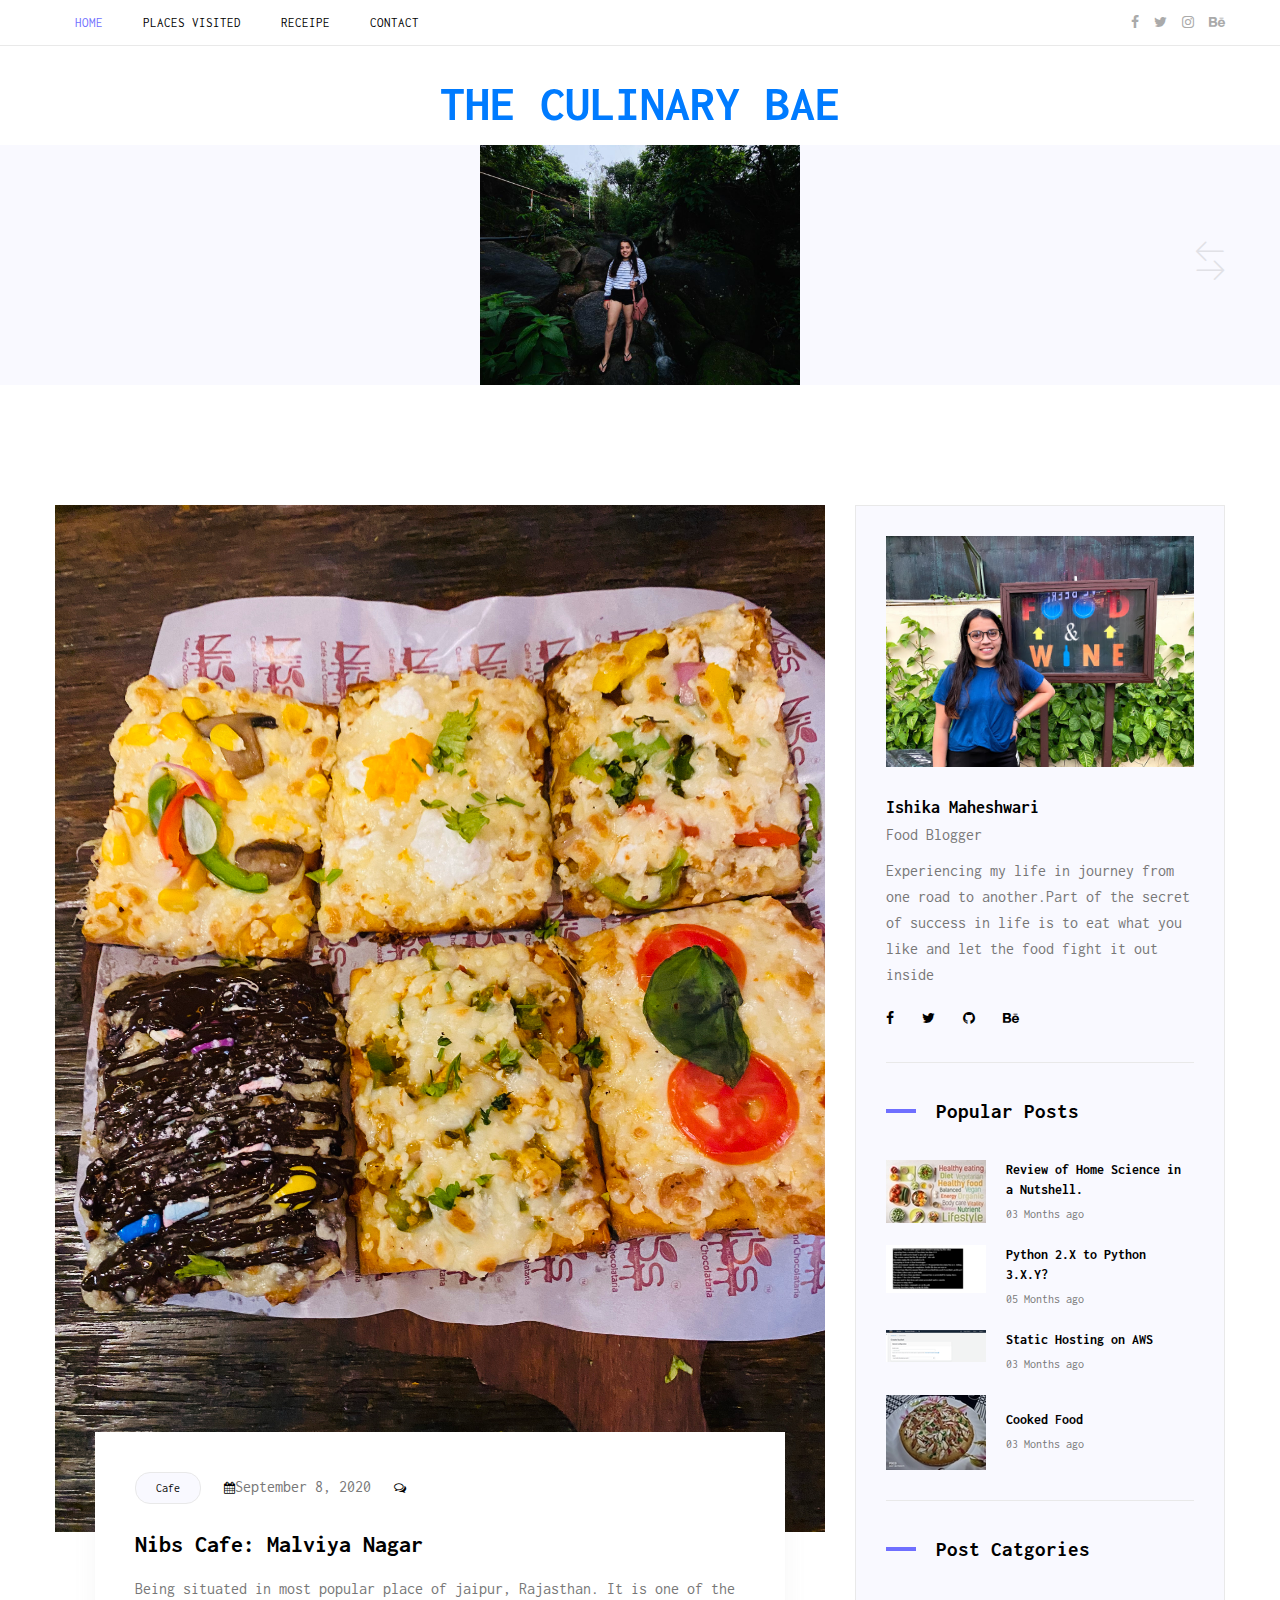
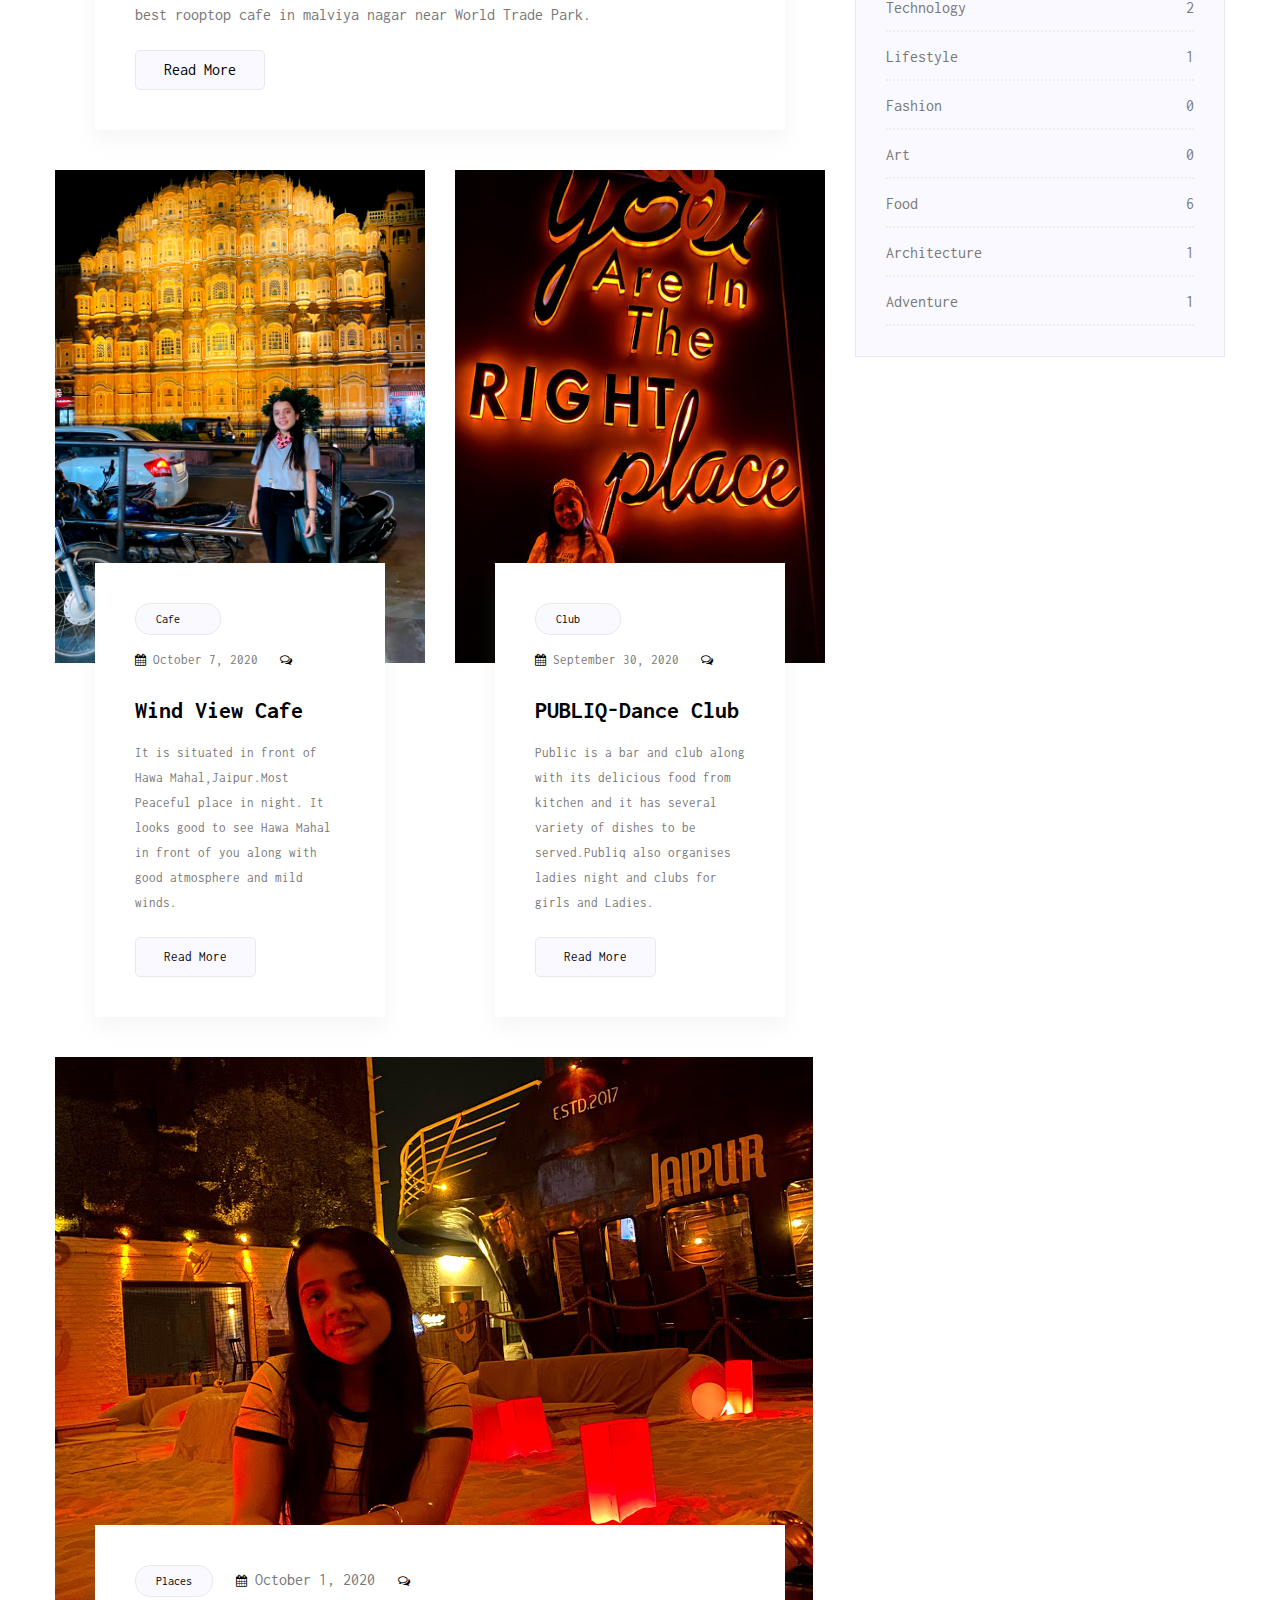
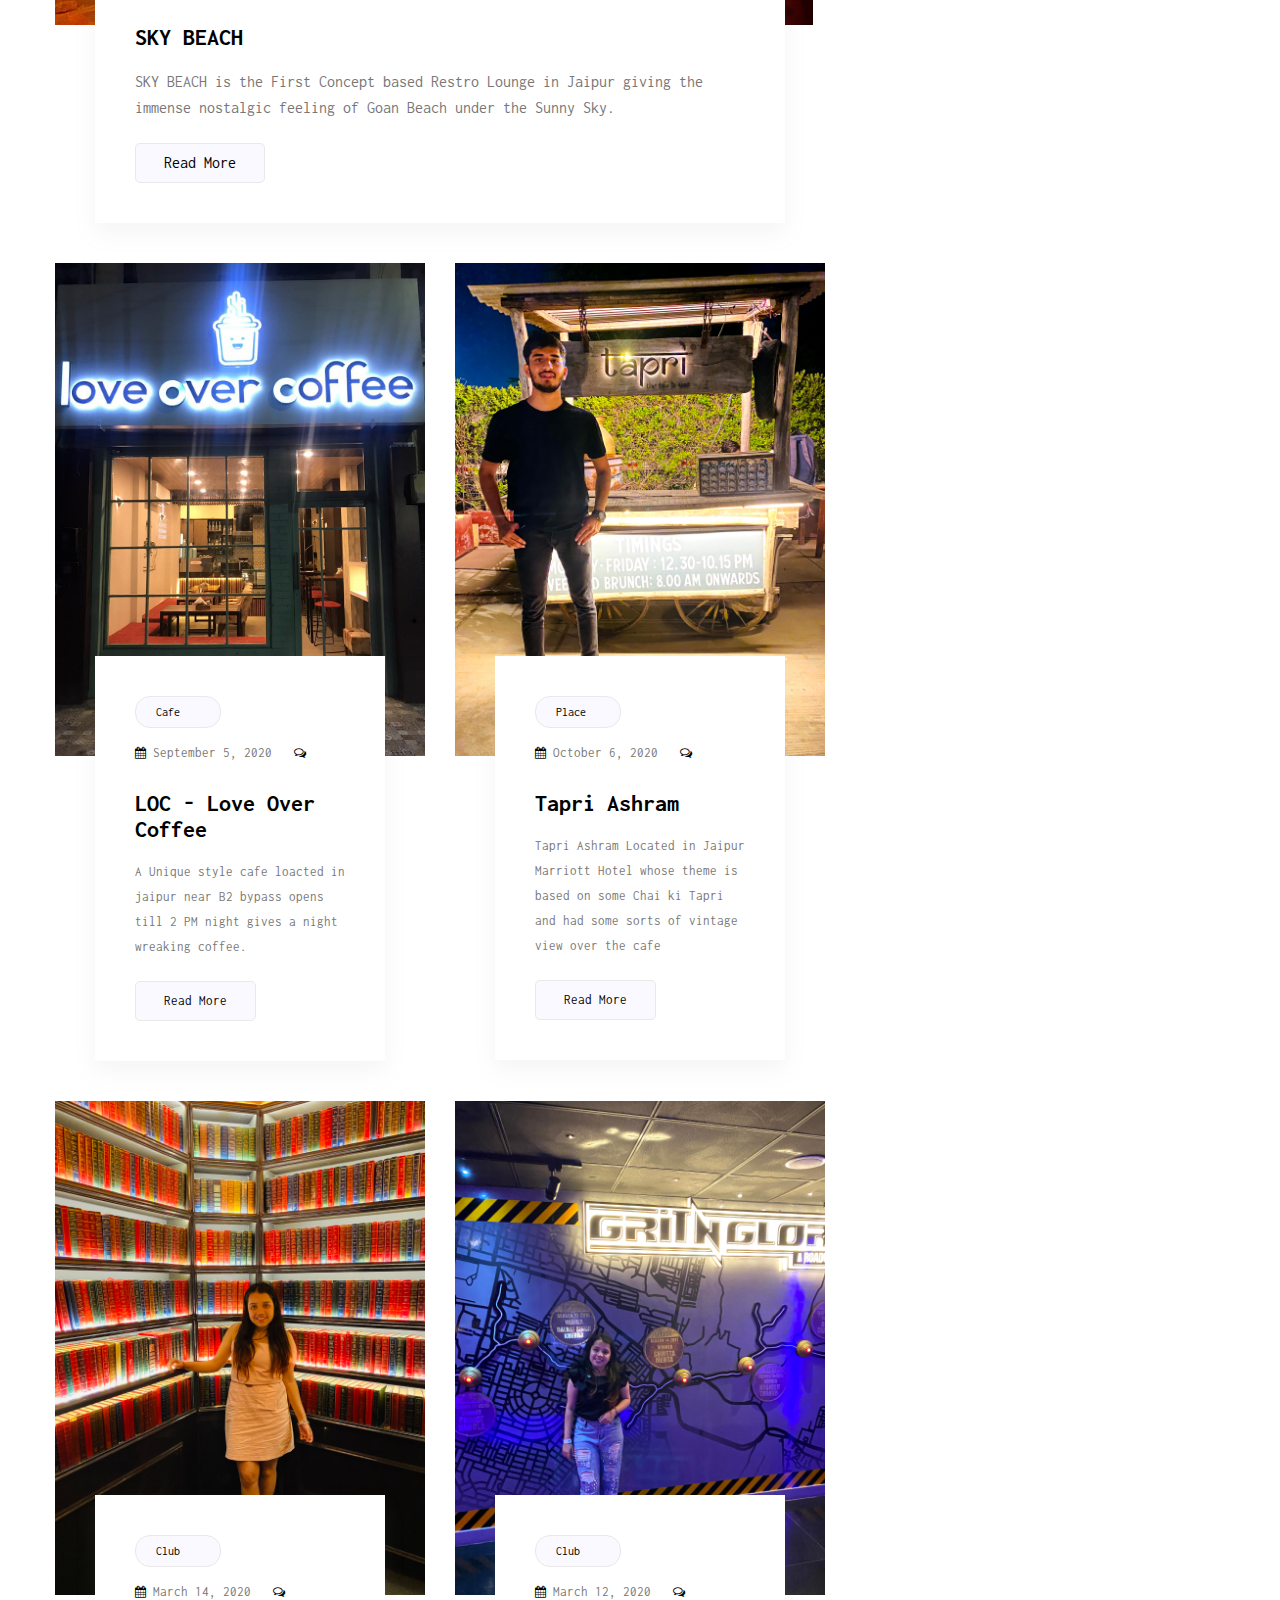
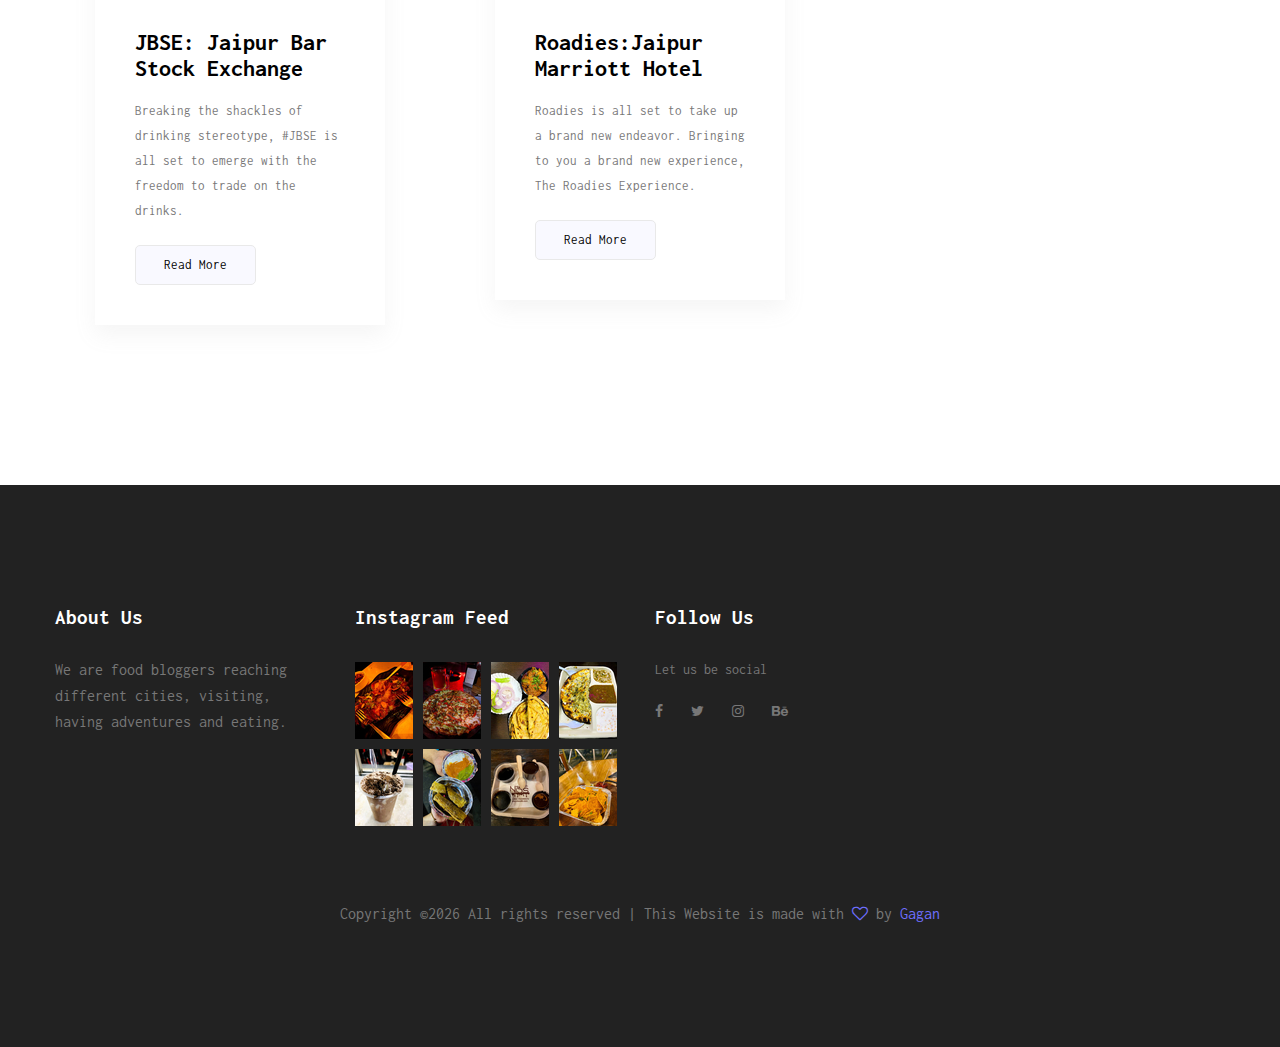
==== index.html @ 3cae285c "website added" ====
<!doctype html>
<html lang="en">
    <head>
        <!-- Required meta tags -->
        <meta charset="utf-8">
        <meta name="viewport" content="width=device-width, initial-scale=1, shrink-to-fit=no">
        <link rel="icon" href="img/favicon.ico" type="image/ico">
        <title>The Culinary Bae</title>
        <!-- Bootstrap CSS -->
        <link rel="stylesheet" href="css/bootstrap.css">
        <link rel="stylesheet" href="vendors/linericon/style.css">
        <link rel="stylesheet" href="css/font-awesome.min.css">
        <link rel="stylesheet" href="vendors/owl-carousel/owl.carousel.min.css">
        <link rel="stylesheet" href="vendors/lightbox/simpleLightbox.css">
        <link rel="stylesheet" href="vendors/nice-select/css/nice-select.css">
        <link rel="stylesheet" href="vendors/animate-css/animate.css">
        <link rel="stylesheet" href="vendors/jquery-ui/jquery-ui.css">
        <!-- main css -->
        <link rel="stylesheet" href="css/style.css">
        <link rel="stylesheet" href="css/responsive.css">
        <link rel="apple-touch-icon" sizes="57x57" href="/apple-icon-57x57.png">
<link rel="apple-touch-icon" sizes="60x60" href="/apple-icon-60x60.png">
<link rel="apple-touch-icon" sizes="72x72" href="/apple-icon-72x72.png">
<link rel="apple-touch-icon" sizes="76x76" href="/apple-icon-76x76.png">
<link rel="apple-touch-icon" sizes="114x114" href="/apple-icon-114x114.png">
<link rel="apple-touch-icon" sizes="120x120" href="/apple-icon-120x120.png">
<link rel="apple-touch-icon" sizes="144x144" href="/apple-icon-144x144.png">
<link rel="apple-touch-icon" sizes="152x152" href="/apple-icon-152x152.png">
<link rel="apple-touch-icon" sizes="180x180" href="/apple-icon-180x180.png">
<link rel="icon" type="image/png" sizes="192x192"  href="/android-icon-192x192.png">
<link rel="icon" type="image/png" sizes="32x32" href="/favicon-32x32.png">
<link rel="icon" type="image/png" sizes="96x96" href="/favicon-96x96.png">
<link rel="icon" type="image/png" sizes="16x16" href="/favicon-16x16.png">
<link rel="manifest" href="/manifest.json">
<meta name="msapplication-TileColor" content="#ffffff">
<meta name="msapplication-TileImage" content="/ms-icon-144x144.png">
<meta name="theme-color" content="#ffffff">
    </head>
    <body>
        
        <!--================Header Menu Area =================-->
        <header class="header_area">
			<div class="main_menu">
				<nav class="navbar navbar-expand-lg navbar-light">
					<div class="container box_1620">
						<!-- Brand and toggle get grouped for better mobile display -->
						<a class="navbar-brand logo_h" href="index.html"><img src="img/logo.png" alt=""></a>
						<button class="navbar-toggler" type="button" data-toggle="collapse" data-target="#navbarSupportedContent" aria-controls="navbarSupportedContent" aria-expanded="false" aria-label="Toggle navigation">
							<span class="icon-bar"></span>
							<span class="icon-bar"></span>
							<span class="icon-bar"></span>
						</button>
						<!-- Collect the nav links, forms, and other content for toggling -->
						<div class="collapse navbar-collapse offset" id="navbarSupportedContent">
							<ul class="nav navbar-nav menu_nav">
								<li class="nav-item active"><a class="nav-link" href="index.html">Home</a></li> 
								<li class="nav-item"><a class="nav-link" href="category.html">Places Visited</a></li>
								<li class="nav-item"><a class="nav-link" href="Receipe.html">Receipe</a></li>
							<!-- 	<li class="nav-item submenu dropdown">
									<a href="#" class="nav-link dropdown-toggle" data-toggle="dropdown" role="button" aria-haspopup="true" aria-expanded="false">Pages</a>
									<ul class="dropdown-menu">
										<li class="nav-item"><a class="nav-link" href="single-blog.html">Single Blog</a></li>
									
									</ul>
								</li>  -->
								<li class="nav-item"><a class="nav-link" href="contact.html">Contact</a></li>
							</ul>
							<ul class="nav navbar-nav navbar-right header_social ml-auto">
								<li class="nav-item"><a href="https://www.facebook.com/The-Culinary-Bae-111430020740034"><i class="fa fa-facebook"></i></a></li>
								<li class="nav-item"><a href="#"><i class="fa fa-twitter"></i></a></li>
								<li class="nav-item"><a href="https://www.instagram.com/theculinarybae/"><i class="fa fa-instagram"></i></a></li>
								<li class="nav-item"><a href="https://www.behance.net/theculinarybae"><i class="fa fa-behance"></i></a></li>
							</ul>
						</div> 
					</div>
				</nav>
			</div>
			<div class="logo_part">
				<div class="container">
					<a class="logo" href="https://www.instagram.com/theculinarybae/"><h1>THE CULINARY BAE</h1></a> 
				</div>
			</div>
        </header>
        <!--================Header Menu Area =================-->
        
        <!--================Home Banner Area =================-->
        <section class="home_banner_area">
        	<div class="container">
				<div class="row">
					<div class="col-lg-5"></div>
					<div class="col-lg-7">
						<div class="blog_text_slider owl-carousel">
							<!-- <div class="item">
								<div class="blog_text">
									<div class="cat">
										<a class="cat_btn" href="#">Places</a>
										<a href="#"><i class="fa fa-calendar" aria-hidden="true"></i> September 2, 2020</a>
										<a href="#"><i class="fa fa-comments-o" aria-hidden="true"></i> </a>
									</div>
									<a href="#"><h4>Rocks: Perfect Weather + Perfect Destination</h4></a>
									<p>Mountains</p>
									<a class="blog_btn" href="https://en.wikipedia.org/wiki/Mount_Abu">Read More</a> 
								</div>
							</div>
							<div class="item">
								<div class="blog_text">
									<div class="cat">
										<a class="cat_btn" href="#">Cafe</a>
										<a href="#"><i class="fa fa-calendar" aria-hidden="true"></i> September  9, 2020</a>
										<a href="#"><i class="fa fa-comments-o" aria-hidden="true"></i> </a>
									</div>
									<a href="#"><h4>Nibs Cafe: Malviya Nagar</h4></a>
									<p>Being situated in most popular place of jaipur, Rajasthan. It is one of the best rooptop cafe in malviya nagar near World Trade Park.</p>
									<a class="blog_btn" href="https://www.instagram.com/nibscafemalviyanagar/?hl=en">Read More</a>
								</div>
							</div>
							<div class="item">
								<div class="blog_text">
									<div class="cat">
										<a class="cat_btn" href="#">Cafe</a>
										<a href="#"><i class="fa fa-calendar" aria-hidden="true"></i> October 7, 2020</a>
										<a href="#"><i class="fa fa-comments-o" aria-hidden="true"></i></a>
									</div>
									<a href="#"><h4>Wind View Cafe</h4></a>
									<p>It is situated in front of Hawa Mahal,Jaipur.Most Peaceful place in night. It looks good to see Hawa Mahal in front of you along with good atmosphere and mild winds.</p>
									<a class="blog_btn" href="https://en.wikipedia.org/wiki/Hawa_Mahal">Read More</a>
								</div>
							</div> -->
						</div> 
					</div>
				</div>
        	</div>
        </section>
        <!--================End Home Banner Area =================-->
        
        <!--================Blog Area =================-->
        <section class="blog_area p_120">
            <div class="container">
                <div class="row">
                    <div class="col-lg-8">
                        <div class="blog_left_sidebar">
                            <article class="blog_style1">
                            	<div class="blog_img">
                            		<img class="img-fluid" src="img/home-blog/blog-1.jpg" alt="">
                            	</div>
                            	<div class="blog_text">
									<div class="blog_text_inner">
										<div class="cat">
											<a class="cat_btn" href="#">Cafe</a>
											<a href="#"><i class="fa fa-calendar" aria-hidden="true"></i>September 8, 2020</a>
											<a href="#"><i class="fa fa-comments-o" aria-hidden="true"></i> </a>
										</div>
										<a href="#"><h4>Nibs Cafe: Malviya Nagar</h4></a>
										<p>Being situated in most popular place of jaipur, Rajasthan. It is one of the best rooptop cafe in malviya nagar near World Trade Park.</p>
										<a class="blog_btn" href="#">Read More</a>
									</div>
								</div>
                            </article>
                            <div class="row">
                            	<div class="col-md-6">
                            		<article class="blog_style1 small">
										<div class="blog_img">
											<img class="img-fluid" src="img/home-blog/blog-small-1.jpg" alt="">
										</div>
										<div class="blog_text">
											<div class="blog_text_inner">
												<div class="cat">
													<a class="cat_btn" href="#">Cafe</a>
													<a href="#"><i class="fa fa-calendar" aria-hidden="true"></i> October 7, 2020</a>
													<a href="#"><i class="fa fa-comments-o" aria-hidden="true"></i></a>
												</div>
												<a href="single-blog.html"><h4>Wind View Cafe</h4></a>
												<p>It is situated in front of Hawa Mahal,Jaipur.Most Peaceful place in night. It looks good to see Hawa Mahal in front of you along with good atmosphere and mild winds.</p>
												<a class="blog_btn" href="https://www.zomato.com/jaipur/wind-view-cafe-pink-city">Read More</a>
											</div>
										</div>
									</article>
                            	</div>
                            	<div class="col-md-6">
                            		<article class="blog_style1 small">
										<div class="blog_img">
											<img class="img-fluid" src="img/home-blog/blog-small-2.jpg" alt="">
										</div>
										<div class="blog_text">
											<div class="blog_text_inner">
												<div class="cat">
													<a class="cat_btn" href="#">Club</a>
													<a href="#"><i class="fa fa-calendar" aria-hidden="true"></i> September 30, 2020</a>
													<a href="#"><i class="fa fa-comments-o" aria-hidden="true"></i></a>
												</div>
												<a href="single-blog.html"><h4>PUBLIQ-Dance Club</h4></a><p>Public is a bar and club along with its delicious food from kitchen and it has several variety of dishes to be served.Publiq also organises ladies night and clubs for girls and Ladies.</p>
												<a class="blog_btn" href="https://www.facebook.com/publiqclub/">Read More</a>	
											</div>
										</div>
									</article>
                            	</div>
                            </div>
                            <article class="blog_style1">
                            	<div class="blog_img">
                            		<img class="img-fluid" src="img/home-blog/blog-2.jpg" alt="">
                            	</div>
                            	<div class="blog_text">
									<div class="blog_text_inner">
										<div class="cat">
											<a class="cat_btn" href="#">Places</a>
											<a href="#"><i class="fa fa-calendar" aria-hidden="true"></i> October 1, 2020</a>
											<a href="#"><i class="fa fa-comments-o" aria-hidden="true"></i> </a>
										</div>
										<a href="single-blog.html"><h4>SKY BEACH</h4></a>
										<p>SKY BEACH is the First Concept based Restro Lounge in Jaipur giving the immense nostalgic feeling of Goan Beach under the Sunny Sky.</p>
										<a class="blog_btn" href="https://www.facebook.com/skybeachjaipur/">Read More</a>
									</div>
								</div>
                            </article>
                            <div class="row">
                            	<div class="col-md-6">
                            		<article class="blog_style1 small">
										<div class="blog_img">
											<img class="img-fluid" src="img/home-blog/blog-small-3.jpg" alt="">
										</div>
										<div class="blog_text">
											<div class="blog_text_inner">
												<div class="cat">
													<a class="cat_btn" href="#">Cafe</a>
													<a href="#"><i class="fa fa-calendar" aria-hidden="true"></i> September 5, 2020</a>
													<a href="#"><i class="fa fa-comments-o" aria-hidden="true"></i> </a>
												</div>
												<a href="single-blog.html"><h4>LOC - Love Over Coffee</h4></a>
												<p>A Unique style cafe loacted in jaipur near B2 bypass opens till 2 PM night gives a night wreaking coffee.</p>
												<a class="blog_btn" href="https://www.swiggy.com/restaurants/love-over-coffee-tonk-road-malviya-nagar-jaipur-68918">Read More</a>
											</div>
										</div>
									</article>
                            	</div>
                            	<div class="col-md-6">
                            		<article class="blog_style1 small">
										<div class="blog_img">
											<img class="img-fluid" src="img/home-blog/blog-small-4.jpg" alt="">
										</div>
										<div class="blog_text">
											<div class="blog_text_inner">
												<div class="cat">
													<a class="cat_btn" href="#">Place</a>
													<a href="#"><i class="fa fa-calendar" aria-hidden="true"></i> October 6, 2020</a>
													<a href="#"><i class="fa fa-comments-o" aria-hidden="true"></i> </a>
												</div>
												<a href="single-blog.html"><h4>Tapri Ashram</h4></a>
												<p>Tapri Ashram Located in Jaipur Marriott Hotel whose theme is based on some Chai ki Tapri and had some sorts of vintage view over the cafe</p>
												<a class="blog_btn" href="https://www.zomato.com/jaipur/tapri-ashram-durgapura">Read More</a>
											</div>
										</div>
									</article>
                            	</div>
                            </div>
                            <div class="row">
                            	<div class="col-md-6">
                            		<article class="blog_style1 small">
										<div class="blog_img">
											<img class="img-fluid" src="img/home-blog/blog-small-5.jpg" alt="">
										</div>
										<div class="blog_text">
											<div class="blog_text_inner">
												<div class="cat">
													<a class="cat_btn" href="#">Club</a>
													<a href="#"><i class="fa fa-calendar" aria-hidden="true"></i> March 14, 2020</a>
													<a href="#"><i class="fa fa-comments-o" aria-hidden="true"></i> </a>
												</div>
												<a href="single-blog.html"><h4>JBSE: Jaipur Bar Stock Exchange</h4></a>
												<p>Breaking the shackles of drinking stereotype, #JBSE is all set to emerge with the freedom to trade on the drinks.</p>
												<a class="blog_btn" href="https://www.facebook.com/JaipurBSE/">Read More</a>
											</div>
										</div>
									</article>
                            	</div>
                            	<div class="col-md-6">
                            		<article class="blog_style1 small">
										<div class="blog_img">
											<img class="img-fluid" src="img/home-blog/blog-small-6.jpg" alt="">
										</div>
										<div class="blog_text">
											<div class="blog_text_inner">
												<div class="cat">
													<a class="cat_btn" href="#">Club</a>
													<a href="#"><i class="fa fa-calendar" aria-hidden="true"></i> March 12, 2020</a>
													<a href="#"><i class="fa fa-comments-o" aria-hidden="true"></i> </a>
												</div>
												<a href="single-blog.html"><h4>Roadies:Jaipur Marriott Hotel</h4></a>
												<p>Roadies is all set to take up a brand new endeavor. Bringing to you a brand new experience, The Roadies Experience.</p>
												<a class="blog_btn" href="https://www.facebook.com/ClubRoadiesJaipur/">Read More</a>
											</div>
										</div>
									</article>
                            	</div>
                            </div>
                           <!--  <nav class="blog-pagination justify-content-center d-flex">
		                        <ul class="pagination">
		                            <li class="page-item">
		                                <a href="#" class="page-link" aria-label="Previous">
		                                    <span aria-hidden="true">
		                                        <span class="lnr lnr-chevron-left"></span>
		                                    </span>
		                                </a>
		                            </li>
		                            <li class="page-item"><a href="#" class="page-link">01</a></li>
		                            <li class="page-item active"><a href="#" class="page-link">02</a></li>
		                            <li class="page-item"><a href="#" class="page-link">03</a></li>
		                            <li class="page-item"><a href="#" class="page-link">04</a></li>
		                            <li class="page-item"><a href="#" class="page-link">09</a></li>
		                            <li class="page-item">
		                                <a href="#" class="page-link" aria-label="Next">
		                                    <span aria-hidden="true">
		                                        <span class="lnr lnr-chevron-right"></span>
		                                    </span>
		                                </a>
		                            </li>
		                        </ul>
		                    </nav> -->
                        </div>
                    </div>
                    <div class="col-lg-4">
                        <div class="blog_right_sidebar">
                            <!-- <aside class="single_sidebar_widget search_widget">
                                <div class="input-group">
                                    <input type="text" class="form-control" placeholder="Search Posts">
                                    <span class="input-group-btn">
                                        <button class="btn btn-default" type="button"><i class="lnr lnr-magnifier"></i></button>
                                    </span>
                                </div>
                                <div class="br"></div>
                            </aside> -->
                            <aside class="single_sidebar_widget author_widget">
                                <img class="author_img img-fluid" src="img/blog/author.jpg" alt="">
                                <h4>Ishika Maheshwari</h4>
                                <p>Food Blogger</p>
                                <p>Experiencing my life in journey from one road to another.Part of the secret of success in life is to eat what you like and let the food fight it out inside</p>
                                <div class="social_icon">
                                    <a href="https://www.facebook.com/ishika.maheshwari.77770"><i class="fa fa-facebook"></i></a>
                                    <a href="https://twitter.com/IshikaMaheshwa7"><i class="fa fa-twitter"></i></a>
                                    <a href="https://github.com/gaganbaheti2000"><i class="fa fa-github"></i></a>
                                    <a href=""><i class="fa fa-behance"></i></a>
                                </div>
                                <div class="br"></div>
                            </aside>
                            <aside class="single_sidebar_widget popular_post_widget">
                                <h3 class="widget_title">Popular Posts</h3>
                                <div class="media post_item">
                                    <img src="img/blog/popular-post/post1.jpg" alt="post">
                                    <div class="media-body">
                                        <a href="https://link.medium.com/LdnjlBvpwab"><h3>Review of Home Science in a Nutshell.</h3></a>
                                        <p>03 Months ago</p>
                                    </div>
                                </div>
                                <div class="media post_item">
                                    <img src="img/blog/popular-post/post2.jpg" alt="post">
                                    <div class="media-body">
                                        <a href="https://link.medium.com/r7Vv7vYpwab"><h3>Python 2.X to Python 3.X.Y?</h3></a>
                                        <p>05 Months ago</p>
                                    </div>
                                </div>
                                <div class="media post_item">
                                    <img src="img/blog/popular-post/post3.jpg" alt="post">
                                    <div class="media-body">
                                        <a href="https://link.medium.com/alN6cVsqwab"><h3>Static Hosting on AWS</h3></a>
                                        <p>03 Months ago</p>
                                    </div>
                                </div>
                                <div class="media post_item">
                                    <img src="img/blog/popular-post/post4.jpg" alt="post">
                                    <div class="media-body">
                                        <a href="https://qr.ae/pNMAi0"><h3>Cooked Food</h3></a>
                                        <p>03 Months ago</p>
                                    </div>
                                </div>
                                <div class="br"></div>
                            </aside>
                            <!-- <aside class="single-sidebar-widget newsletter_widget">
                                <h4 class="widget_title">Newsletter</h4>
                                <div class="form-group d-flex flex-row">
                                    <div class="input-group">
                                        <input type="text" class="form-control" id="inlineFormInputGroup" placeholder="Enter email" onfocus="this.placeholder = ''" onblur="this.placeholder = 'Enter email'">
                                    </div>
                                    <a href="#" class="bbtns"><i class="lnr lnr-arrow-right"></i></a>
                                </div>	
                                <div class="br"></div>							
                            </aside> -->
                            <aside class="single_sidebar_widget post_category_widget">
                                <h4 class="widget_title">Post Catgories</h4>
                                <ul class="list cat-list">
                                    <li>
                                        <a href="category.html" class="d-flex justify-content-between">
                                            <p>Technology</p>
                                            <p>2</p>
                                        </a>
                                    </li>
                                    <li>
                                        <a href="category.html" class="d-flex justify-content-between">
                                            <p>Lifestyle</p>
                                            <p>1</p>
                                        </a>
                                    </li>
                                    <li>
                                        <a href="category.html" class="d-flex justify-content-between">
                                            <p>Fashion</p>
                                            <p>0</p>
                                        </a>
                                    </li>
                                    <li>
                                        <a href="category.html" class="d-flex justify-content-between">
                                            <p>Art</p>
                                            <p>0</p>
                                        </a>
                                    </li>
                                    <li>
                                        <a href="category.html" class="d-flex justify-content-between">
                                            <p>Food</p>
                                            <p>6</p>
                                        </a>
                                    </li>
                                    <li>
                                        <a href="category.html" class="d-flex justify-content-between">
                                            <p>Architecture</p>
                                            <p>1</p>
                                        </a>
                                    </li>
                                    <li>
                                        <a href="category.html" class="d-flex justify-content-between">
                                            <p>Adventure</p>
                                            <p>1</p>
                                        </a>
                                    </li>															
                                </ul>
                            </aside>
                        </div>
                    </div>
                </div>
            </div>
        </section>
        <!--================Blog Area =================-->
        
        <!--================ start footer Area  =================-->	
        <footer class="footer-area p_120">
            <div class="container">
                <div class="row">
                    <div class="col-lg-3  col-md-6 col-sm-6">
                        <div class="single-footer-widget">
                            <h6 class="footer_title">About Us</h6>
                            <p>We are food bloggers reaching different cities, visiting, having adventures and eating.</p>
                        </div>
                    </div>
                   <!--  <div class="col-lg-4 col-md-6 col-sm-6">
                        <div class="single-footer-widget">
                            <h6 class="footer_title">Newsletter</h6>
                            <p>Stay updated with our latest trends</p>		
                            <div id="mc_embed_signup">
                                <form target="_blank" action="https://spondonit.us12.list-manage.com/subscribe/post?u=1462626880ade1ac87bd9c93a&amp;id=92a4423d01" method="get" class="subscribe_form relative">
                                    <div class="input-group d-flex flex-row">
                                        <input name="EMAIL" placeholder="Email Address" onfocus="this.placeholder = ''" onblur="this.placeholder = 'Email Address '" required="" type="email">
                                        <button class="btn sub-btn"><span class="lnr lnr-arrow-right"></span></button>		
                                    </div>									
                                    <div class="mt-10 info"></div>
                                </form>
                            </div>
                        </div>
                    </div> -->
                    <div class="col-lg-3 col-md-6 col-sm-6">
                        <div class="single-footer-widget instafeed">
                            <h6 class="footer_title">Instagram Feed</h6>
                            <ul class="list instafeed d-flex flex-wrap">
                                <li><img src="img/instagram/Image-01.jpg" alt=""></li>
                                <li><img src="img/instagram/Image-02.jpg" alt=""></li>
                                <li><img src="img/instagram/Image-03.jpg" alt=""></li>
                                <li><img src="img/instagram/Image-04.jpg" alt=""></li>
                                <li><img src="img/instagram/Image-05.jpg" alt=""></li>
                                <li><img src="img/instagram/Image-06.jpg" alt=""></li>
                                <li><img src="img/instagram/Image-07.jpg" alt=""></li>
                                <li><img src="img/instagram/Image-08.jpg" alt=""></li>
                            </ul>
                        </div>
                    </div>	
                    <div class="col-lg-2 col-md-6 col-sm-6">
                        <div class="single-footer-widget f_social_wd">
                            <h6 class="footer_title">Follow Us</h6>
                            <p>Let us be social</p>
                            <div class="f_social">
                            	<a href="https://www.facebook.com/The-Culinary-Bae-111430020740034"><i class="fa fa-facebook"></i></a>
								<a href="#"><i class="fa fa-twitter"></i></a>
								<a href="https://www.instagram.com/theculinarybae/"><i class="fa fa-instagram"></i></a>
								<a href="https://www.behance.net/theculinarybae"><i class="fa fa-behance"></i></a>
                            </div>
                        </div>
                    </div>						
                </div>
                <div class="row footer-bottom d-flex justify-content-between align-items-center">
                    <p class="col-lg-12 footer-text text-center">
Copyright &copy;<script>document.write(new Date().getFullYear());</script> All rights reserved | This Website is made with <i class="fa fa-heart-o" aria-hidden="true"></i> by <a href="https://www.gaganbaheti.me" target="_blank">Gagan</a>

</p>
                </div>
            </div>
        </footer>
		<!--================ End footer Area  =================-->
        
        
        
        
        <!-- Optional JavaScript -->
        <!-- jQuery first, then Popper.js, then Bootstrap JS -->
        <script src="js/jquery-3.2.1.min.js"></script>
        <script src="js/popper.js"></script>
        <script src="js/bootstrap.min.js"></script>
        <script src="js/stellar.js"></script>
        <script src="vendors/lightbox/simpleLightbox.min.js"></script>
        <script src="vendors/nice-select/js/jquery.nice-select.min.js"></script>
        <script src="vendors/isotope/imagesloaded.pkgd.min.js"></script>
        <script src="vendors/isotope/isotope-min.js"></script>
        <script src="vendors/owl-carousel/owl.carousel.min.js"></script>
        <script src="vendors/jquery-ui/jquery-ui.js"></script>
        <script src="js/jquery.ajaxchimp.min.js"></script>
        <script src="js/mail-script.js"></script>
        <script src="js/theme.js"></script>
    </body>
</html>
---- vendors/linericon/style.css ----
@font-face {
	font-family: 'Linearicons-Free';
	src:url('fonts/Linearicons-Free.eot?w118d');
	src:url('fonts/Linearicons-Free.eot?#iefixw118d') format('embedded-opentype'),
		url('fonts/Linearicons-Free.woff2?w118d') format('woff2'),
		url('fonts/Linearicons-Free.woff?w118d') format('woff'),
		url('fonts/Linearicons-Free.ttf?w118d') format('truetype'),
		url('fonts/Linearicons-Free.svg?w118d#Linearicons-Free') format('svg');
	font-weight: normal;
	font-style: normal;
}

.lnr {
	font-family: 'Linearicons-Free';
	speak: none;
	font-style: normal;
	font-weight: normal;
	font-variant: normal;
	text-transform: none;
	line-height: 1;

	/* Better Font Rendering =========== */
	-webkit-font-smoothing: antialiased;
	-moz-osx-font-smoothing: grayscale;
}

.lnr-home:before {
	content: "\e800";
}
.lnr-apartment:before {
	content: "\e801";
}
.lnr-pencil:before {
	content: "\e802";
}
.lnr-magic-wand:before {
	content: "\e803";
}
.lnr-drop:before {
	content: "\e804";
}
.lnr-lighter:before {
	content: "\e805";
}
.lnr-poop:before {
	content: "\e806";
}
.lnr-sun:before {
	content: "\e807";
}
.lnr-moon:before {
	content: "\e808";
}
.lnr-cloud:before {
	content: "\e809";
}
.lnr-cloud-upload:before {
	content: "\e80a";
}
.lnr-cloud-download:before {
	content: "\e80b";
}
.lnr-cloud-sync:before {
	content: "\e80c";
}
.lnr-cloud-check:before {
	content: "\e80d";
}
.lnr-database:before {
	content: "\e80e";
}
.lnr-lock:before {
	content: "\e80f";
}
.lnr-cog:before {
	content: "\e810";
}
.lnr-trash:before {
	content: "\e811";
}
.lnr-dice:before {
	content: "\e812";
}
.lnr-heart:before {
	content: "\e813";
}
.lnr-star:before {
	content: "\e814";
}
.lnr-star-half:before {
	content: "\e815";
}
.lnr-star-empty:before {
	content: "\e816";
}
.lnr-flag:before {
	content: "\e817";
}
.lnr-envelope:before {
	content: "\e818";
}
.lnr-paperclip:before {
	content: "\e819";
}
.lnr-inbox:before {
	content: "\e81a";
}
.lnr-eye:before {
	content: "\e81b";
}
.lnr-printer:before {
	content: "\e81c";
}
.lnr-file-empty:before {
	content: "\e81d";
}
.lnr-file-add:before {
	content: "\e81e";
}
.lnr-enter:before {
	content: "\e81f";
}
.lnr-exit:before {
	content: "\e820";
}
.lnr-graduation-hat:before {
	content: "\e821";
}
.lnr-license:before {
	content: "\e822";
}
.lnr-music-note:before {
	content: "\e823";
}
.lnr-film-play:before {
	content: "\e824";
}
.lnr-camera-video:before {
	content: "\e825";
}
.lnr-camera:before {
	content: "\e826";
}
.lnr-picture:before {
	content: "\e827";
}
.lnr-book:before {
	content: "\e828";
}
.lnr-bookmark:before {
	content: "\e829";
}
.lnr-user:before {
	content: "\e82a";
}
.lnr-users:before {
	content: "\e82b";
}
.lnr-shirt:before {
	content: "\e82c";
}
.lnr-store:before {
	content: "\e82d";
}
.lnr-cart:before {
	content: "\e82e";
}
.lnr-tag:before {
	content: "\e82f";
}
.lnr-phone-handset:before {
	content: "\e830";
}
.lnr-phone:before {
	content: "\e831";
}
.lnr-pushpin:before {
	content: "\e832";
}
.lnr-map-marker:before {
	content: "\e833";
}
.lnr-map:before {
	content: "\e834";
}
.lnr-location:before {
	content: "\e835";
}
.lnr-calendar-full:before {
	content: "\e836";
}
.lnr-keyboard:before {
	content: "\e837";
}
.lnr-spell-check:before {
	content: "\e838";
}
.lnr-screen:before {
	content: "\e839";
}
.lnr-smartphone:before {
	content: "\e83a";
}
.lnr-tablet:before {
	content: "\e83b";
}
.lnr-laptop:before {
	content: "\e83c";
}
.lnr-laptop-phone:before {
	content: "\e83d";
}
.lnr-power-switch:before {
	content: "\e83e";
}
.lnr-bubble:before {
	content: "\e83f";
}
.lnr-heart-pulse:before {
	content: "\e840";
}
.lnr-construction:before {
	content: "\e841";
}
.lnr-pie-chart:before {
	content: "\e842";
}
.lnr-chart-bars:before {
	content: "\e843";
}
.lnr-gift:before {
	content: "\e844";
}
.lnr-diamond:before {
	content: "\e845";
}
.lnr-linearicons:before {
	content: "\e846";
}
.lnr-dinner:before {
	content: "\e847";
}
.lnr-coffee-cup:before {
	content: "\e848";
}
.lnr-leaf:before {
	content: "\e849";
}
.lnr-paw:before {
	content: "\e84a";
}
.lnr-rocket:before {
	content: "\e84b";
}
.lnr-briefcase:before {
	content: "\e84c";
}
.lnr-bus:before {
	content: "\e84d";
}
.lnr-car:before {
	content: "\e84e";
}
.lnr-train:before {
	content: "\e84f";
}
.lnr-bicycle:before {
	content: "\e850";
}
.lnr-wheelchair:before {
	content: "\e851";
}
.lnr-select:before {
	content: "\e852";
}
.lnr-earth:before {
	content: "\e853";
}
.lnr-smile:before {
	content: "\e854";
}
.lnr-sad:before {
	content: "\e855";
}
.lnr-neutral:before {
	content: "\e856";
}
.lnr-mustache:before {
	content: "\e857";
}
.lnr-alarm:before {
	content: "\e858";
}
.lnr-bullhorn:before {
	content: "\e859";
}
.lnr-volume-high:before {
	content: "\e85a";
}
.lnr-volume-medium:before {
	content: "\e85b";
}
.lnr-volume-low:before {
	content: "\e85c";
}
.lnr-volume:before {
	content: "\e85d";
}
.lnr-mic:before {
	content: "\e85e";
}
.lnr-hourglass:before {
	content: "\e85f";
}
.lnr-undo:before {
	content: "\e860";
}
.lnr-redo:before {
	content: "\e861";
}
.lnr-sync:before {
	content: "\e862";
}
.lnr-history:before {
	content: "\e863";
}
.lnr-clock:before {
	content: "\e864";
}
.lnr-download:before {
	content: "\e865";
}
.lnr-upload:before {
	content: "\e866";
}
.lnr-enter-down:before {
	content: "\e867";
}
.lnr-exit-up:before {
	content: "\e868";
}
.lnr-bug:before {
	content: "\e869";
}
.lnr-code:before {
	content: "\e86a";
}
.lnr-link:before {
	content: "\e86b";
}
.lnr-unlink:before {
	content: "\e86c";
}
.lnr-thumbs-up:before {
	content: "\e86d";
}
.lnr-thumbs-down:before {
	content: "\e86e";
}
.lnr-magnifier:before {
	content: "\e86f";
}
.lnr-cross:before {
	content: "\e870";
}
.lnr-menu:before {
	content: "\e871";
}
.lnr-list:before {
	content: "\e872";
}
.lnr-chevron-up:before {
	content: "\e873";
}
.lnr-chevron-down:before {
	content: "\e874";
}
.lnr-chevron-left:before {
	content: "\e875";
}
.lnr-chevron-right:before {
	content: "\e876";
}
.lnr-arrow-up:before {
	content: "\e877";
}
.lnr-arrow-down:before {
	content: "\e878";
}
.lnr-arrow-left:before {
	content: "\e879";
}
.lnr-arrow-right:before {
	content: "\e87a";
}
.lnr-move:before {
	content: "\e87b";
}
.lnr-warning:before {
	content: "\e87c";
}
.lnr-question-circle:before {
	content: "\e87d";
}
.lnr-menu-circle:before {
	content: "\e87e";
}
.lnr-checkmark-circle:before {
	content: "\e87f";
}
.lnr-cross-circle:before {
	content: "\e880";
}
.lnr-plus-circle:before {
	content: "\e881";
}
.lnr-circle-minus:before {
	content: "\e882";
}
.lnr-arrow-up-circle:before {
	content: "\e883";
}
.lnr-arrow-down-circle:before {
	content: "\e884";
}
.lnr-arrow-left-circle:before {
	content: "\e885";
}
.lnr-arrow-right-circle:before {
	content: "\e886";
}
.lnr-chevron-up-circle:before {
	content: "\e887";
}
.lnr-chevron-down-circle:before {
	content: "\e888";
}
.lnr-chevron-left-circle:before {
	content: "\e889";
}
.lnr-chevron-right-circle:before {
	content: "\e88a";
}
.lnr-crop:before {
	content: "\e88b";
}
.lnr-frame-expand:before {
	content: "\e88c";
}
.lnr-frame-contract:before {
	content: "\e88d";
}
.lnr-layers:before {
	content: "\e88e";
}
.lnr-funnel:before {
	content: "\e88f";
}
.lnr-text-format:before {
	content: "\e890";
}
.lnr-text-format-remove:before {
	content: "\e891";
}
.lnr-text-size:before {
	content: "\e892";
}
.lnr-bold:before {
	content: "\e893";
}
.lnr-italic:before {
	content: "\e894";
}
.lnr-underline:before {
	content: "\e895";
}
.lnr-strikethrough:before {
	content: "\e896";
}
.lnr-highlight:before {
	content: "\e897";
}
.lnr-text-align-left:before {
	content: "\e898";
}
.lnr-text-align-center:before {
	content: "\e899";
}
.lnr-text-align-right:before {
	content: "\e89a";
}
.lnr-text-align-justify:before {
	content: "\e89b";
}
.lnr-line-spacing:before {
	content: "\e89c";
}
.lnr-indent-increase:before {
	content: "\e89d";
}
.lnr-indent-decrease:before {
	content: "\e89e";
}
.lnr-pilcrow:before {
	content: "\e89f";
}
.lnr-direction-ltr:before {
	content: "\e8a0";
}
.lnr-direction-rtl:before {
	content: "\e8a1";
}
.lnr-page-break:before {
	content: "\e8a2";
}
.lnr-sort-alpha-asc:before {
	content: "\e8a3";
}
.lnr-sort-amount-asc:before {
	content: "\e8a4";
}
.lnr-hand:before {
	content: "\e8a5";
}
.lnr-pointer-up:before {
	content: "\e8a6";
}
.lnr-pointer-right:before {
	content: "\e8a7";
}
.lnr-pointer-down:before {
	content: "\e8a8";
}
.lnr-pointer-left:before {
	content: "\e8a9";
}
---- vendors/lightbox/simpleLightbox.css ----
.slbOverlay, .slbWrapOuter, .slbWrap {
  position: fixed;
  top: 0;
  right: 0;
  bottom: 0;
  left: 0;
}

.slbOverlay {
  overflow: hidden;
  z-index: 2000;
  background-color: #000;
  opacity: 0.7;
  filter: alpha(opacity=70);
  -webkit-animation: slbOverlay 0.5s;
  -moz-animation: slbOverlay 0.5s;
  animation: slbOverlay 0.5s;
}

.slbWrapOuter {
  overflow-x: hidden;
  overflow-y: auto;
  z-index: 2010;
}

.slbWrap {
  position: absolute;
  text-align: center;
}

.slbWrap:before {
  content: "";
  display: inline-block;
  height: 100%;
  vertical-align: middle;
}

.slbContentOuter {
  display: inline-block;
  vertical-align: middle;
  margin: 0px auto;
  padding: 0 1em;
  box-sizing: border-box;
  z-index: 2020;
  text-align: left;
  max-width: 100%;
}

.slbContentEl .slbContentOuter {
  padding: 5em 1em;
}

.slbContent {
  position: relative;
}

.slbContentEl .slbContent {
  -webkit-animation: slbEnter 0.3s;
  -moz-animation: slbEnter 0.3s;
  animation: slbEnter 0.3s;
  background-color: #fff;
  box-shadow: 0 0.2em 1em rgba(0, 0, 0, 0.4);
}

.slbImageWrap {
  -webkit-animation: slbEnter 0.3s;
  -moz-animation: slbEnter 0.3s;
  animation: slbEnter 0.3s;
  position: relative;
}

.slbImageWrap:after {
  content: "";
  position: absolute;
  left: 0;
  right: 0;
  top: 5em;
  bottom: 5em;
  display: block;
  z-index: -1;
  box-shadow: 0 0.2em 1em rgba(0, 0, 0, 0.6);
  background-color: #FFF;
}

.slbImage {
  width: auto;
  max-width: 100%;
  height: auto;
  display: block;
  line-height: 0;
  box-sizing: border-box;
  padding: 5em 0;
  margin: 0 auto;
}

.slbCaption {
  display: inline-block;
  max-width: 100%;
  overflow: hidden;
  text-overflow: ellipsis;
  white-space: nowrap;
  word-wrap: normal;
  font-size: 1.4em;
  position: absolute;
  left: 0;
  right: 0;
  bottom: 0;
  padding: 0.71429em 0;
  color: #fff;
  color: rgba(255, 255, 255, 0.7);
  text-align: center;
}

.slbCloseBtn, .slbArrow {
  margin: 0;
  padding: 0;
  border: 0;
  cursor: pointer;
  background: none;
}

.slbCloseBtn::-moz-focus-inner, .slbArrow::-moz-focus-inner {
  padding: 0;
  border: 0;
}

.slbCloseBtn:hover, .slbArrow:hover {
  opacity: 0.5;
}

.slbCloseBtn:active, .slbArrow:active {
  opacity: 0.8;
}

.slbCloseBtn {
  -webkit-animation: slbEnter 0.3s;
  -moz-animation: slbEnter 0.3s;
  animation: slbEnter 0.3s;
  font-size: 3em;
  width: 1.66667em;
  height: 1.66667em;
  line-height: 1.66667em;
  position: absolute;
  right: -0.33333em;
  top: 0;
  color: #fff;
  color: rgba(255, 255, 255, 0.7);
  text-align: center;
    outline: none;
    box-shadow: none;
}

.slbLoading .slbCloseBtn {
  display: none;
}

.slbLoadingText {
  font-size: 1.4em;
  color: #fff;
  color: rgba(255, 255, 255, 0.9);
}

.slbArrows {
  position: fixed;
  top: 50%;
  left: 0;
  right: 0;
}

.slbLoading .slbArrows {
  display: none;
}

.slbArrow {
  position: absolute;
  top: 50%;
  margin-top: -5em;
  width: 5em;
  height: 10em;
  opacity: 0.7;
  text-indent: -999em;
  overflow: hidden;
    outline: none;
    box-shadow: none;
}

.slbArrow:before {
  content: "";
  position: absolute;
  top: 50%;
  left: 50%;
  margin: -0.8em 0 0 -0.8em;
  border: 0.8em solid transparent;
}

.slbArrow.next {
  right: 0;
}

.slbArrow.next:before {
  border-left-color: #fff;
}

.slbArrow.prev {
  left: 0;
}

.slbArrow.prev:before {
  border-right-color: #fff;
}

.slbIframeCont {
  width: 80em;
  height: 0;
  overflow: hidden;
  padding-top: 56.25%;
  margin: 5em 0;
}

.slbIframe {
  position: absolute;
  top: 0;
  left: 0;
  width: 100%;
  height: 100%;
  box-shadow: 0 0.2em 1em rgba(0, 0, 0, 0.6);
  background: #000;
}

@-webkit-keyframes slbOverlay {
  from {
    opacity: 0;
  }
  to {
    opacity: 0.7;
  }
}

@-moz-keyframes slbOverlay {
  from {
    opacity: 0;
  }
  to {
    opacity: 0.7;
  }
}

@keyframes slbOverlay {
  from {
    opacity: 0;
  }
  to {
    opacity: 0.7;
  }
}

@-webkit-keyframes slbEnter {
  from {
    opacity: 0;
    -webkit-transform: translate3d(0, -1em, 0);
  }
  to {
    opacity: 1;
    -webkit-transform: translate3d(0, 0, 0);
  }
}

@-moz-keyframes slbEnter {
  from {
    opacity: 0;
    -moz-transform: translate3d(0, -1em, 0);
  }
  to {
    opacity: 1;
    -moz-transform: translate3d(0, 0, 0);
  }
}

@keyframes slbEnter {
  from {
    opacity: 0;
    -webkit-transform: translate3d(0, -1em, 0);
    -moz-transform: translate3d(0, -1em, 0);
    -ms-transform: translate3d(0, -1em, 0);
    -o-transform: translate3d(0, -1em, 0);
    transform: translate3d(0, -1em, 0);
  }
  to {
    opacity: 1;
    -webkit-transform: translate3d(0, 0, 0);
    -moz-transform: translate3d(0, 0, 0);
    -ms-transform: translate3d(0, 0, 0);
    -o-transform: translate3d(0, 0, 0);
    transform: translate3d(0, 0, 0);
  }
}
---- vendors/nice-select/css/nice-select.css ----
.nice-select {
  -webkit-tap-highlight-color: transparent;
  background-color: #fff;
  border-radius: 5px;
  border: solid 1px #e8e8e8;
  box-sizing: border-box;
  clear: both;
  cursor: pointer;
  display: block;
  float: left;
  font-family: inherit;
  font-size: 14px;
  font-weight: normal;
  height: 42px;
  line-height: 40px;
  outline: none;
  padding-left: 18px;
  padding-right: 30px;
  position: relative;
  text-align: left !important;
  -webkit-transition: all 0.2s ease-in-out;
  transition: all 0.2s ease-in-out;
  -webkit-user-select: none;
     -moz-user-select: none;
      -ms-user-select: none;
          user-select: none;
  white-space: nowrap;
  width: auto; }
  .nice-select:hover {
    border-color: #dbdbdb; }
  .nice-select:active, .nice-select.open, .nice-select:focus {
    border-color: #999; }
  .nice-select:after {
    border-bottom: 2px solid #999;
    border-right: 2px solid #999;
    content: '';
    display: block;
    height: 5px;
    margin-top: -4px;
    pointer-events: none;
    position: absolute;
    right: 12px;
    top: 50%;
    -webkit-transform-origin: 66% 66%;
        -ms-transform-origin: 66% 66%;
            transform-origin: 66% 66%;
    -webkit-transform: rotate(45deg);
        -ms-transform: rotate(45deg);
            transform: rotate(45deg);
    -webkit-transition: all 0.15s ease-in-out;
    transition: all 0.15s ease-in-out;
    width: 5px; }
  .nice-select.open:after {
    -webkit-transform: rotate(-135deg);
        -ms-transform: rotate(-135deg);
            transform: rotate(-135deg); }
  .nice-select.open .list {
    opacity: 1;
    pointer-events: auto;
    -webkit-transform: scale(1) translateY(0);
        -ms-transform: scale(1) translateY(0);
            transform: scale(1) translateY(0); }
  .nice-select.disabled {
    border-color: #ededed;
    color: #999;
    pointer-events: none; }
    .nice-select.disabled:after {
      border-color: #cccccc; }
  .nice-select.wide {
    width: 100%; }
    .nice-select.wide .list {
      left: 0 !important;
      right: 0 !important; }
  .nice-select.right {
    float: right; }
    .nice-select.right .list {
      left: auto;
      right: 0; }
  .nice-select.small {
    font-size: 12px;
    height: 36px;
    line-height: 34px; }
    .nice-select.small:after {
      height: 4px;
      width: 4px; }
    .nice-select.small .option {
      line-height: 34px;
      min-height: 34px; }
  .nice-select .list {
    background-color: #fff;
    border-radius: 5px;
    box-shadow: 0 0 0 1px rgba(68, 68, 68, 0.11);
    box-sizing: border-box;
    margin-top: 4px;
    opacity: 0;
    overflow: hidden;
    padding: 0;
    pointer-events: none;
    position: absolute;
    top: 100%;
    left: 0;
    -webkit-transform-origin: 50% 0;
        -ms-transform-origin: 50% 0;
            transform-origin: 50% 0;
    -webkit-transform: scale(0.75) translateY(-21px);
        -ms-transform: scale(0.75) translateY(-21px);
            transform: scale(0.75) translateY(-21px);
    -webkit-transition: all 0.2s cubic-bezier(0.5, 0, 0, 1.25), opacity 0.15s ease-out;
    transition: all 0.2s cubic-bezier(0.5, 0, 0, 1.25), opacity 0.15s ease-out;
    z-index: 9; }
    .nice-select .list:hover .option:not(:hover) {
      background-color: transparent !important; }
  .nice-select .option {
    cursor: pointer;
    font-weight: 400;
    line-height: 40px;
    list-style: none;
    min-height: 40px;
    outline: none;
    padding-left: 18px;
    padding-right: 29px;
    text-align: left;
    -webkit-transition: all 0.2s;
    transition: all 0.2s; }
    .nice-select .option:hover, .nice-select .option.focus, .nice-select .option.selected.focus {
      background-color: #f6f6f6; }
    .nice-select .option.selected {
      font-weight: bold; }
    .nice-select .option.disabled {
      background-color: transparent;
      color: #999;
      cursor: default; }

.no-csspointerevents .nice-select .list {
  display: none; }

.no-csspointerevents .nice-select.open .list {
  display: block; }
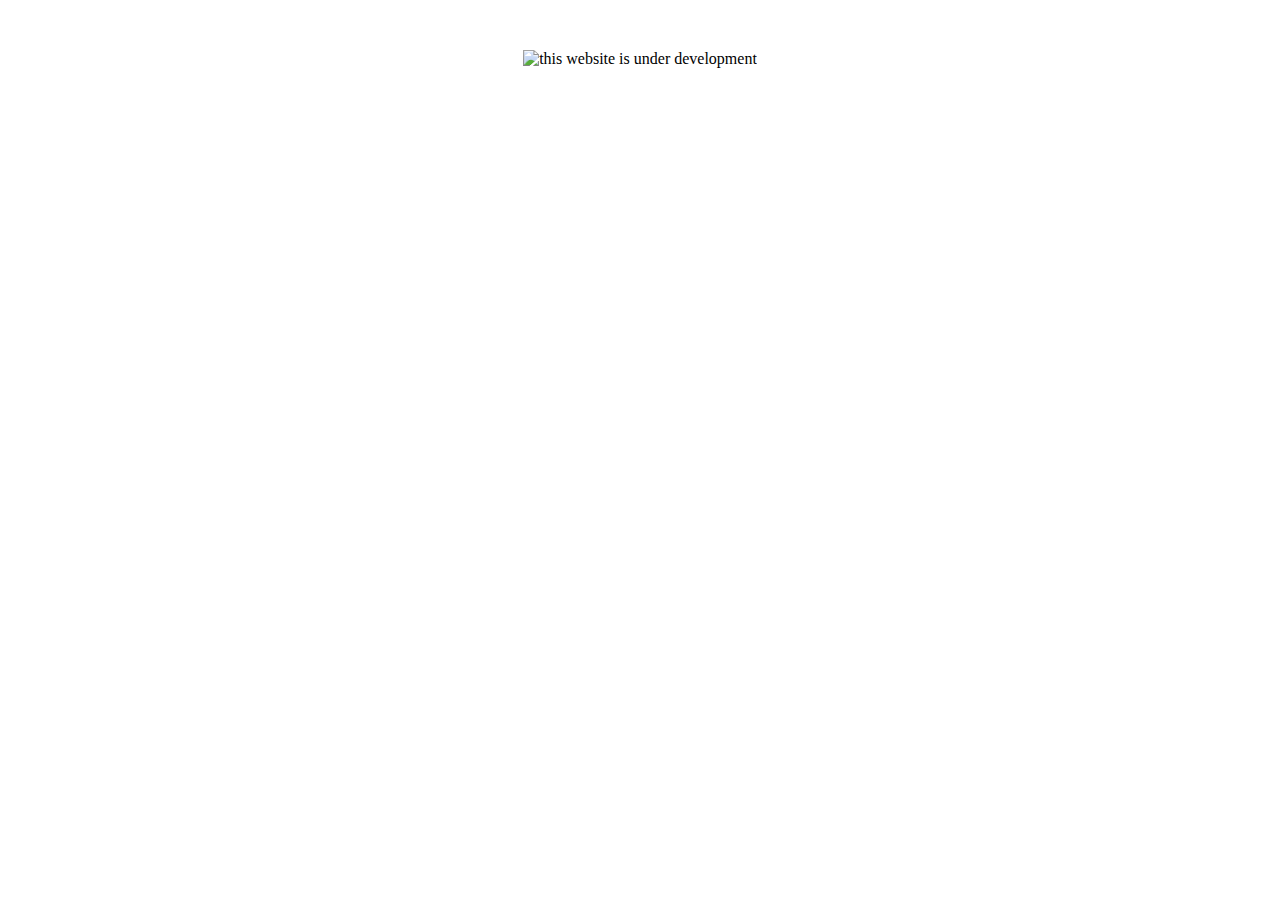
==== commit 76bbd644: "Rename idex.html to index.html" ====
--- a/index.html
+++ b/index.html
@@ -1,522 +1,14 @@
-<!doctype html>
-<html lang="en">
-    <head>
-        <!-- Required meta tags -->
-        <meta charset="utf-8">
-        <meta name="viewport" content="width=device-width, initial-scale=1, shrink-to-fit=no">
-        <link rel="icon" href="img/favicon.ico" type="image/ico">
-        <title>The Culinary Bae</title>
-        <!-- Bootstrap CSS -->
-        <link rel="stylesheet" href="css/bootstrap.css">
-        <link rel="stylesheet" href="vendors/linericon/style.css">
-        <link rel="stylesheet" href="css/font-awesome.min.css">
-        <link rel="stylesheet" href="vendors/owl-carousel/owl.carousel.min.css">
-        <link rel="stylesheet" href="vendors/lightbox/simpleLightbox.css">
-        <link rel="stylesheet" href="vendors/nice-select/css/nice-select.css">
-        <link rel="stylesheet" href="vendors/animate-css/animate.css">
-        <link rel="stylesheet" href="vendors/jquery-ui/jquery-ui.css">
-        <!-- main css -->
-        <link rel="stylesheet" href="css/style.css">
-        <link rel="stylesheet" href="css/responsive.css">
-        <link rel="apple-touch-icon" sizes="57x57" href="/apple-icon-57x57.png">
-<link rel="apple-touch-icon" sizes="60x60" href="/apple-icon-60x60.png">
-<link rel="apple-touch-icon" sizes="72x72" href="/apple-icon-72x72.png">
-<link rel="apple-touch-icon" sizes="76x76" href="/apple-icon-76x76.png">
-<link rel="apple-touch-icon" sizes="114x114" href="/apple-icon-114x114.png">
-<link rel="apple-touch-icon" sizes="120x120" href="/apple-icon-120x120.png">
-<link rel="apple-touch-icon" sizes="144x144" href="/apple-icon-144x144.png">
-<link rel="apple-touch-icon" sizes="152x152" href="/apple-icon-152x152.png">
-<link rel="apple-touch-icon" sizes="180x180" href="/apple-icon-180x180.png">
-<link rel="icon" type="image/png" sizes="192x192"  href="/android-icon-192x192.png">
-<link rel="icon" type="image/png" sizes="32x32" href="/favicon-32x32.png">
-<link rel="icon" type="image/png" sizes="96x96" href="/favicon-96x96.png">
-<link rel="icon" type="image/png" sizes="16x16" href="/favicon-16x16.png">
-<link rel="manifest" href="/manifest.json">
-<meta name="msapplication-TileColor" content="#ffffff">
-<meta name="msapplication-TileImage" content="/ms-icon-144x144.png">
-<meta name="theme-color" content="#ffffff">
-    </head>
-    <body>
-        
-        <!--================Header Menu Area =================-->
-        <header class="header_area">
-			<div class="main_menu">
-				<nav class="navbar navbar-expand-lg navbar-light">
-					<div class="container box_1620">
-						<!-- Brand and toggle get grouped for better mobile display -->
-						<a class="navbar-brand logo_h" href="index.html"><img src="img/logo.png" alt=""></a>
-						<button class="navbar-toggler" type="button" data-toggle="collapse" data-target="#navbarSupportedContent" aria-controls="navbarSupportedContent" aria-expanded="false" aria-label="Toggle navigation">
-							<span class="icon-bar"></span>
-							<span class="icon-bar"></span>
-							<span class="icon-bar"></span>
-						</button>
-						<!-- Collect the nav links, forms, and other content for toggling -->
-						<div class="collapse navbar-collapse offset" id="navbarSupportedContent">
-							<ul class="nav navbar-nav menu_nav">
-								<li class="nav-item active"><a class="nav-link" href="index.html">Home</a></li> 
-								<li class="nav-item"><a class="nav-link" href="category.html">Places Visited</a></li>
-								<li class="nav-item"><a class="nav-link" href="Receipe.html">Receipe</a></li>
-							<!-- 	<li class="nav-item submenu dropdown">
-									<a href="#" class="nav-link dropdown-toggle" data-toggle="dropdown" role="button" aria-haspopup="true" aria-expanded="false">Pages</a>
-									<ul class="dropdown-menu">
-										<li class="nav-item"><a class="nav-link" href="single-blog.html">Single Blog</a></li>
-									
-									</ul>
-								</li>  -->
-								<li class="nav-item"><a class="nav-link" href="contact.html">Contact</a></li>
-							</ul>
-							<ul class="nav navbar-nav navbar-right header_social ml-auto">
-								<li class="nav-item"><a href="https://www.facebook.com/The-Culinary-Bae-111430020740034"><i class="fa fa-facebook"></i></a></li>
-								<li class="nav-item"><a href="#"><i class="fa fa-twitter"></i></a></li>
-								<li class="nav-item"><a href="https://www.instagram.com/theculinarybae/"><i class="fa fa-instagram"></i></a></li>
-								<li class="nav-item"><a href="https://www.behance.net/theculinarybae"><i class="fa fa-behance"></i></a></li>
-							</ul>
-						</div> 
-					</div>
-				</nav>
-			</div>
-			<div class="logo_part">
-				<div class="container">
-					<a class="logo" href="https://www.instagram.com/theculinarybae/"><h1>THE CULINARY BAE</h1></a> 
-				</div>
-			</div>
-        </header>
-        <!--================Header Menu Area =================-->
-        
-        <!--================Home Banner Area =================-->
-        <section class="home_banner_area">
-        	<div class="container">
-				<div class="row">
-					<div class="col-lg-5"></div>
-					<div class="col-lg-7">
-						<div class="blog_text_slider owl-carousel">
-							<!-- <div class="item">
-								<div class="blog_text">
-									<div class="cat">
-										<a class="cat_btn" href="#">Places</a>
-										<a href="#"><i class="fa fa-calendar" aria-hidden="true"></i> September 2, 2020</a>
-										<a href="#"><i class="fa fa-comments-o" aria-hidden="true"></i> </a>
-									</div>
-									<a href="#"><h4>Rocks: Perfect Weather + Perfect Destination</h4></a>
-									<p>Mountains</p>
-									<a class="blog_btn" href="https://en.wikipedia.org/wiki/Mount_Abu">Read More</a> 
-								</div>
-							</div>
-							<div class="item">
-								<div class="blog_text">
-									<div class="cat">
-										<a class="cat_btn" href="#">Cafe</a>
-										<a href="#"><i class="fa fa-calendar" aria-hidden="true"></i> September  9, 2020</a>
-										<a href="#"><i class="fa fa-comments-o" aria-hidden="true"></i> </a>
-									</div>
-									<a href="#"><h4>Nibs Cafe: Malviya Nagar</h4></a>
-									<p>Being situated in most popular place of jaipur, Rajasthan. It is one of the best rooptop cafe in malviya nagar near World Trade Park.</p>
-									<a class="blog_btn" href="https://www.instagram.com/nibscafemalviyanagar/?hl=en">Read More</a>
-								</div>
-							</div>
-							<div class="item">
-								<div class="blog_text">
-									<div class="cat">
-										<a class="cat_btn" href="#">Cafe</a>
-										<a href="#"><i class="fa fa-calendar" aria-hidden="true"></i> October 7, 2020</a>
-										<a href="#"><i class="fa fa-comments-o" aria-hidden="true"></i></a>
-									</div>
-									<a href="#"><h4>Wind View Cafe</h4></a>
-									<p>It is situated in front of Hawa Mahal,Jaipur.Most Peaceful place in night. It looks good to see Hawa Mahal in front of you along with good atmosphere and mild winds.</p>
-									<a class="blog_btn" href="https://en.wikipedia.org/wiki/Hawa_Mahal">Read More</a>
-								</div>
-							</div> -->
-						</div> 
-					</div>
-				</div>
-        	</div>
-        </section>
-        <!--================End Home Banner Area =================-->
-        
-        <!--================Blog Area =================-->
-        <section class="blog_area p_120">
-            <div class="container">
-                <div class="row">
-                    <div class="col-lg-8">
-                        <div class="blog_left_sidebar">
-                            <article class="blog_style1">
-                            	<div class="blog_img">
-                            		<img class="img-fluid" src="img/home-blog/blog-1.jpg" alt="">
-                            	</div>
-                            	<div class="blog_text">
-									<div class="blog_text_inner">
-										<div class="cat">
-											<a class="cat_btn" href="#">Cafe</a>
-											<a href="#"><i class="fa fa-calendar" aria-hidden="true"></i>September 8, 2020</a>
-											<a href="#"><i class="fa fa-comments-o" aria-hidden="true"></i> </a>
-										</div>
-										<a href="#"><h4>Nibs Cafe: Malviya Nagar</h4></a>
-										<p>Being situated in most popular place of jaipur, Rajasthan. It is one of the best rooptop cafe in malviya nagar near World Trade Park.</p>
-										<a class="blog_btn" href="#">Read More</a>
-									</div>
-								</div>
-                            </article>
-                            <div class="row">
-                            	<div class="col-md-6">
-                            		<article class="blog_style1 small">
-										<div class="blog_img">
-											<img class="img-fluid" src="img/home-blog/blog-small-1.jpg" alt="">
-										</div>
-										<div class="blog_text">
-											<div class="blog_text_inner">
-												<div class="cat">
-													<a class="cat_btn" href="#">Cafe</a>
-													<a href="#"><i class="fa fa-calendar" aria-hidden="true"></i> October 7, 2020</a>
-													<a href="#"><i class="fa fa-comments-o" aria-hidden="true"></i></a>
-												</div>
-												<a href="single-blog.html"><h4>Wind View Cafe</h4></a>
-												<p>It is situated in front of Hawa Mahal,Jaipur.Most Peaceful place in night. It looks good to see Hawa Mahal in front of you along with good atmosphere and mild winds.</p>
-												<a class="blog_btn" href="https://www.zomato.com/jaipur/wind-view-cafe-pink-city">Read More</a>
-											</div>
-										</div>
-									</article>
-                            	</div>
-                            	<div class="col-md-6">
-                            		<article class="blog_style1 small">
-										<div class="blog_img">
-											<img class="img-fluid" src="img/home-blog/blog-small-2.jpg" alt="">
-										</div>
-										<div class="blog_text">
-											<div class="blog_text_inner">
-												<div class="cat">
-													<a class="cat_btn" href="#">Club</a>
-													<a href="#"><i class="fa fa-calendar" aria-hidden="true"></i> September 30, 2020</a>
-													<a href="#"><i class="fa fa-comments-o" aria-hidden="true"></i></a>
-												</div>
-												<a href="single-blog.html"><h4>PUBLIQ-Dance Club</h4></a><p>Public is a bar and club along with its delicious food from kitchen and it has several variety of dishes to be served.Publiq also organises ladies night and clubs for girls and Ladies.</p>
-												<a class="blog_btn" href="https://www.facebook.com/publiqclub/">Read More</a>	
-											</div>
-										</div>
-									</article>
-                            	</div>
-                            </div>
-                            <article class="blog_style1">
-                            	<div class="blog_img">
-                            		<img class="img-fluid" src="img/home-blog/blog-2.jpg" alt="">
-                            	</div>
-                            	<div class="blog_text">
-									<div class="blog_text_inner">
-										<div class="cat">
-											<a class="cat_btn" href="#">Places</a>
-											<a href="#"><i class="fa fa-calendar" aria-hidden="true"></i> October 1, 2020</a>
-											<a href="#"><i class="fa fa-comments-o" aria-hidden="true"></i> </a>
-										</div>
-										<a href="single-blog.html"><h4>SKY BEACH</h4></a>
-										<p>SKY BEACH is the First Concept based Restro Lounge in Jaipur giving the immense nostalgic feeling of Goan Beach under the Sunny Sky.</p>
-										<a class="blog_btn" href="https://www.facebook.com/skybeachjaipur/">Read More</a>
-									</div>
-								</div>
-                            </article>
-                            <div class="row">
-                            	<div class="col-md-6">
-                            		<article class="blog_style1 small">
-										<div class="blog_img">
-											<img class="img-fluid" src="img/home-blog/blog-small-3.jpg" alt="">
-										</div>
-										<div class="blog_text">
-											<div class="blog_text_inner">
-												<div class="cat">
-													<a class="cat_btn" href="#">Cafe</a>
-													<a href="#"><i class="fa fa-calendar" aria-hidden="true"></i> September 5, 2020</a>
-													<a href="#"><i class="fa fa-comments-o" aria-hidden="true"></i> </a>
-												</div>
-												<a href="single-blog.html"><h4>LOC - Love Over Coffee</h4></a>
-												<p>A Unique style cafe loacted in jaipur near B2 bypass opens till 2 PM night gives a night wreaking coffee.</p>
-												<a class="blog_btn" href="https://www.swiggy.com/restaurants/love-over-coffee-tonk-road-malviya-nagar-jaipur-68918">Read More</a>
-											</div>
-										</div>
-									</article>
-                            	</div>
-                            	<div class="col-md-6">
-                            		<article class="blog_style1 small">
-										<div class="blog_img">
-											<img class="img-fluid" src="img/home-blog/blog-small-4.jpg" alt="">
-										</div>
-										<div class="blog_text">
-											<div class="blog_text_inner">
-												<div class="cat">
-													<a class="cat_btn" href="#">Place</a>
-													<a href="#"><i class="fa fa-calendar" aria-hidden="true"></i> October 6, 2020</a>
-													<a href="#"><i class="fa fa-comments-o" aria-hidden="true"></i> </a>
-												</div>
-												<a href="single-blog.html"><h4>Tapri Ashram</h4></a>
-												<p>Tapri Ashram Located in Jaipur Marriott Hotel whose theme is based on some Chai ki Tapri and had some sorts of vintage view over the cafe</p>
-												<a class="blog_btn" href="https://www.zomato.com/jaipur/tapri-ashram-durgapura">Read More</a>
-											</div>
-										</div>
-									</article>
-                            	</div>
-                            </div>
-                            <div class="row">
-                            	<div class="col-md-6">
-                            		<article class="blog_style1 small">
-										<div class="blog_img">
-											<img class="img-fluid" src="img/home-blog/blog-small-5.jpg" alt="">
-										</div>
-										<div class="blog_text">
-											<div class="blog_text_inner">
-												<div class="cat">
-													<a class="cat_btn" href="#">Club</a>
-													<a href="#"><i class="fa fa-calendar" aria-hidden="true"></i> March 14, 2020</a>
-													<a href="#"><i class="fa fa-comments-o" aria-hidden="true"></i> </a>
-												</div>
-												<a href="single-blog.html"><h4>JBSE: Jaipur Bar Stock Exchange</h4></a>
-												<p>Breaking the shackles of drinking stereotype, #JBSE is all set to emerge with the freedom to trade on the drinks.</p>
-												<a class="blog_btn" href="https://www.facebook.com/JaipurBSE/">Read More</a>
-											</div>
-										</div>
-									</article>
-                            	</div>
-                            	<div class="col-md-6">
-                            		<article class="blog_style1 small">
-										<div class="blog_img">
-											<img class="img-fluid" src="img/home-blog/blog-small-6.jpg" alt="">
-										</div>
-										<div class="blog_text">
-											<div class="blog_text_inner">
-												<div class="cat">
-													<a class="cat_btn" href="#">Club</a>
-													<a href="#"><i class="fa fa-calendar" aria-hidden="true"></i> March 12, 2020</a>
-													<a href="#"><i class="fa fa-comments-o" aria-hidden="true"></i> </a>
-												</div>
-												<a href="single-blog.html"><h4>Roadies:Jaipur Marriott Hotel</h4></a>
-												<p>Roadies is all set to take up a brand new endeavor. Bringing to you a brand new experience, The Roadies Experience.</p>
-												<a class="blog_btn" href="https://www.facebook.com/ClubRoadiesJaipur/">Read More</a>
-											</div>
-										</div>
-									</article>
-                            	</div>
-                            </div>
-                           <!--  <nav class="blog-pagination justify-content-center d-flex">
-		                        <ul class="pagination">
-		                            <li class="page-item">
-		                                <a href="#" class="page-link" aria-label="Previous">
-		                                    <span aria-hidden="true">
-		                                        <span class="lnr lnr-chevron-left"></span>
-		                                    </span>
-		                                </a>
-		                            </li>
-		                            <li class="page-item"><a href="#" class="page-link">01</a></li>
-		                            <li class="page-item active"><a href="#" class="page-link">02</a></li>
-		                            <li class="page-item"><a href="#" class="page-link">03</a></li>
-		                            <li class="page-item"><a href="#" class="page-link">04</a></li>
-		                            <li class="page-item"><a href="#" class="page-link">09</a></li>
-		                            <li class="page-item">
-		                                <a href="#" class="page-link" aria-label="Next">
-		                                    <span aria-hidden="true">
-		                                        <span class="lnr lnr-chevron-right"></span>
-		                                    </span>
-		                                </a>
-		                            </li>
-		                        </ul>
-		                    </nav> -->
-                        </div>
-                    </div>
-                    <div class="col-lg-4">
-                        <div class="blog_right_sidebar">
-                            <!-- <aside class="single_sidebar_widget search_widget">
-                                <div class="input-group">
-                                    <input type="text" class="form-control" placeholder="Search Posts">
-                                    <span class="input-group-btn">
-                                        <button class="btn btn-default" type="button"><i class="lnr lnr-magnifier"></i></button>
-                                    </span>
-                                </div>
-                                <div class="br"></div>
-                            </aside> -->
-                            <aside class="single_sidebar_widget author_widget">
-                                <img class="author_img img-fluid" src="img/blog/author.jpg" alt="">
-                                <h4>Ishika Maheshwari</h4>
-                                <p>Food Blogger</p>
-                                <p>Experiencing my life in journey from one road to another.Part of the secret of success in life is to eat what you like and let the food fight it out inside</p>
-                                <div class="social_icon">
-                                    <a href="https://www.facebook.com/ishika.maheshwari.77770"><i class="fa fa-facebook"></i></a>
-                                    <a href="https://twitter.com/IshikaMaheshwa7"><i class="fa fa-twitter"></i></a>
-                                    <a href="https://github.com/gaganbaheti2000"><i class="fa fa-github"></i></a>
-                                    <a href=""><i class="fa fa-behance"></i></a>
-                                </div>
-                                <div class="br"></div>
-                            </aside>
-                            <aside class="single_sidebar_widget popular_post_widget">
-                                <h3 class="widget_title">Popular Posts</h3>
-                                <div class="media post_item">
-                                    <img src="img/blog/popular-post/post1.jpg" alt="post">
-                                    <div class="media-body">
-                                        <a href="https://link.medium.com/LdnjlBvpwab"><h3>Review of Home Science in a Nutshell.</h3></a>
-                                        <p>03 Months ago</p>
-                                    </div>
-                                </div>
-                                <div class="media post_item">
-                                    <img src="img/blog/popular-post/post2.jpg" alt="post">
-                                    <div class="media-body">
-                                        <a href="https://link.medium.com/r7Vv7vYpwab"><h3>Python 2.X to Python 3.X.Y?</h3></a>
-                                        <p>05 Months ago</p>
-                                    </div>
-                                </div>
-                                <div class="media post_item">
-                                    <img src="img/blog/popular-post/post3.jpg" alt="post">
-                                    <div class="media-body">
-                                        <a href="https://link.medium.com/alN6cVsqwab"><h3>Static Hosting on AWS</h3></a>
-                                        <p>03 Months ago</p>
-                                    </div>
-                                </div>
-                                <div class="media post_item">
-                                    <img src="img/blog/popular-post/post4.jpg" alt="post">
-                                    <div class="media-body">
-                                        <a href="https://qr.ae/pNMAi0"><h3>Cooked Food</h3></a>
-                                        <p>03 Months ago</p>
-                                    </div>
-                                </div>
-                                <div class="br"></div>
-                            </aside>
-                            <!-- <aside class="single-sidebar-widget newsletter_widget">
-                                <h4 class="widget_title">Newsletter</h4>
-                                <div class="form-group d-flex flex-row">
-                                    <div class="input-group">
-                                        <input type="text" class="form-control" id="inlineFormInputGroup" placeholder="Enter email" onfocus="this.placeholder = ''" onblur="this.placeholder = 'Enter email'">
-                                    </div>
-                                    <a href="#" class="bbtns"><i class="lnr lnr-arrow-right"></i></a>
-                                </div>	
-                                <div class="br"></div>							
-                            </aside> -->
-                            <aside class="single_sidebar_widget post_category_widget">
-                                <h4 class="widget_title">Post Catgories</h4>
-                                <ul class="list cat-list">
-                                    <li>
-                                        <a href="category.html" class="d-flex justify-content-between">
-                                            <p>Technology</p>
-                                            <p>2</p>
-                                        </a>
-                                    </li>
-                                    <li>
-                                        <a href="category.html" class="d-flex justify-content-between">
-                                            <p>Lifestyle</p>
-                                            <p>1</p>
-                                        </a>
-                                    </li>
-                                    <li>
-                                        <a href="category.html" class="d-flex justify-content-between">
-                                            <p>Fashion</p>
-                                            <p>0</p>
-                                        </a>
-                                    </li>
-                                    <li>
-                                        <a href="category.html" class="d-flex justify-content-between">
-                                            <p>Art</p>
-                                            <p>0</p>
-                                        </a>
-                                    </li>
-                                    <li>
-                                        <a href="category.html" class="d-flex justify-content-between">
-                                            <p>Food</p>
-                                            <p>6</p>
-                                        </a>
-                                    </li>
-                                    <li>
-                                        <a href="category.html" class="d-flex justify-content-between">
-                                            <p>Architecture</p>
-                                            <p>1</p>
-                                        </a>
-                                    </li>
-                                    <li>
-                                        <a href="category.html" class="d-flex justify-content-between">
-                                            <p>Adventure</p>
-                                            <p>1</p>
-                                        </a>
-                                    </li>															
-                                </ul>
-                            </aside>
-                        </div>
-                    </div>
-                </div>
-            </div>
-        </section>
-        <!--================Blog Area =================-->
-        
-        <!--================ start footer Area  =================-->	
-        <footer class="footer-area p_120">
-            <div class="container">
-                <div class="row">
-                    <div class="col-lg-3  col-md-6 col-sm-6">
-                        <div class="single-footer-widget">
-                            <h6 class="footer_title">About Us</h6>
-                            <p>We are food bloggers reaching different cities, visiting, having adventures and eating.</p>
-                        </div>
-                    </div>
-                   <!--  <div class="col-lg-4 col-md-6 col-sm-6">
-                        <div class="single-footer-widget">
-                            <h6 class="footer_title">Newsletter</h6>
-                            <p>Stay updated with our latest trends</p>		
-                            <div id="mc_embed_signup">
-                                <form target="_blank" action="https://spondonit.us12.list-manage.com/subscribe/post?u=1462626880ade1ac87bd9c93a&amp;id=92a4423d01" method="get" class="subscribe_form relative">
-                                    <div class="input-group d-flex flex-row">
-                                        <input name="EMAIL" placeholder="Email Address" onfocus="this.placeholder = ''" onblur="this.placeholder = 'Email Address '" required="" type="email">
-                                        <button class="btn sub-btn"><span class="lnr lnr-arrow-right"></span></button>		
-                                    </div>									
-                                    <div class="mt-10 info"></div>
-                                </form>
-                            </div>
-                        </div>
-                    </div> -->
-                    <div class="col-lg-3 col-md-6 col-sm-6">
-                        <div class="single-footer-widget instafeed">
-                            <h6 class="footer_title">Instagram Feed</h6>
-                            <ul class="list instafeed d-flex flex-wrap">
-                                <li><img src="img/instagram/Image-01.jpg" alt=""></li>
-                                <li><img src="img/instagram/Image-02.jpg" alt=""></li>
-                                <li><img src="img/instagram/Image-03.jpg" alt=""></li>
-                                <li><img src="img/instagram/Image-04.jpg" alt=""></li>
-                                <li><img src="img/instagram/Image-05.jpg" alt=""></li>
-                                <li><img src="img/instagram/Image-06.jpg" alt=""></li>
-                                <li><img src="img/instagram/Image-07.jpg" alt=""></li>
-                                <li><img src="img/instagram/Image-08.jpg" alt=""></li>
-                            </ul>
-                        </div>
-                    </div>	
-                    <div class="col-lg-2 col-md-6 col-sm-6">
-                        <div class="single-footer-widget f_social_wd">
-                            <h6 class="footer_title">Follow Us</h6>
-                            <p>Let us be social</p>
-                            <div class="f_social">
-                            	<a href="https://www.facebook.com/The-Culinary-Bae-111430020740034"><i class="fa fa-facebook"></i></a>
-								<a href="#"><i class="fa fa-twitter"></i></a>
-								<a href="https://www.instagram.com/theculinarybae/"><i class="fa fa-instagram"></i></a>
-								<a href="https://www.behance.net/theculinarybae"><i class="fa fa-behance"></i></a>
-                            </div>
-                        </div>
-                    </div>						
-                </div>
-                <div class="row footer-bottom d-flex justify-content-between align-items-center">
-                    <p class="col-lg-12 footer-text text-center">
-Copyright &copy;<script>document.write(new Date().getFullYear());</script> All rights reserved | This Website is made with <i class="fa fa-heart-o" aria-hidden="true"></i> by <a href="https://www.gaganbaheti.me" target="_blank">Gagan</a>
+<!DOCTYPE html PUBLIC "-//W3C//DTD XHTML 1.0 Transitional//EN" "http://www.w3.org/TR/xhtml1/DTD/xhtml1-transitional.dtd">
+<html xmlns="http://www.w3.org/1999/xhtml">
+<head>
+<meta http-equiv="Content-Type" content="text/html; charset=UTF-8" />
+<title>This Website Is Under Development</title>
+</head>
 
-</p>
-                </div>
-            </div>
-        </footer>
-		<!--================ End footer Area  =================-->
-        
-        
-        
-        
-        <!-- Optional JavaScript -->
-        <!-- jQuery first, then Popper.js, then Bootstrap JS -->
-        <script src="js/jquery-3.2.1.min.js"></script>
-        <script src="js/popper.js"></script>
-        <script src="js/bootstrap.min.js"></script>
-        <script src="js/stellar.js"></script>
-        <script src="vendors/lightbox/simpleLightbox.min.js"></script>
-        <script src="vendors/nice-select/js/jquery.nice-select.min.js"></script>
-        <script src="vendors/isotope/imagesloaded.pkgd.min.js"></script>
-        <script src="vendors/isotope/isotope-min.js"></script>
-        <script src="vendors/owl-carousel/owl.carousel.min.js"></script>
-        <script src="vendors/jquery-ui/jquery-ui.js"></script>
-        <script src="js/jquery.ajaxchimp.min.js"></script>
-        <script src="js/mail-script.js"></script>
-        <script src="js/theme.js"></script>
-    </body>
-</html>+<body>
+<div align="center">
+  <p>&nbsp;</p>
+  <p><img src="holdingpage.jpg" alt="this website is under development" width="397" height="370" /></p>
+</div>
+</body>
+</html>
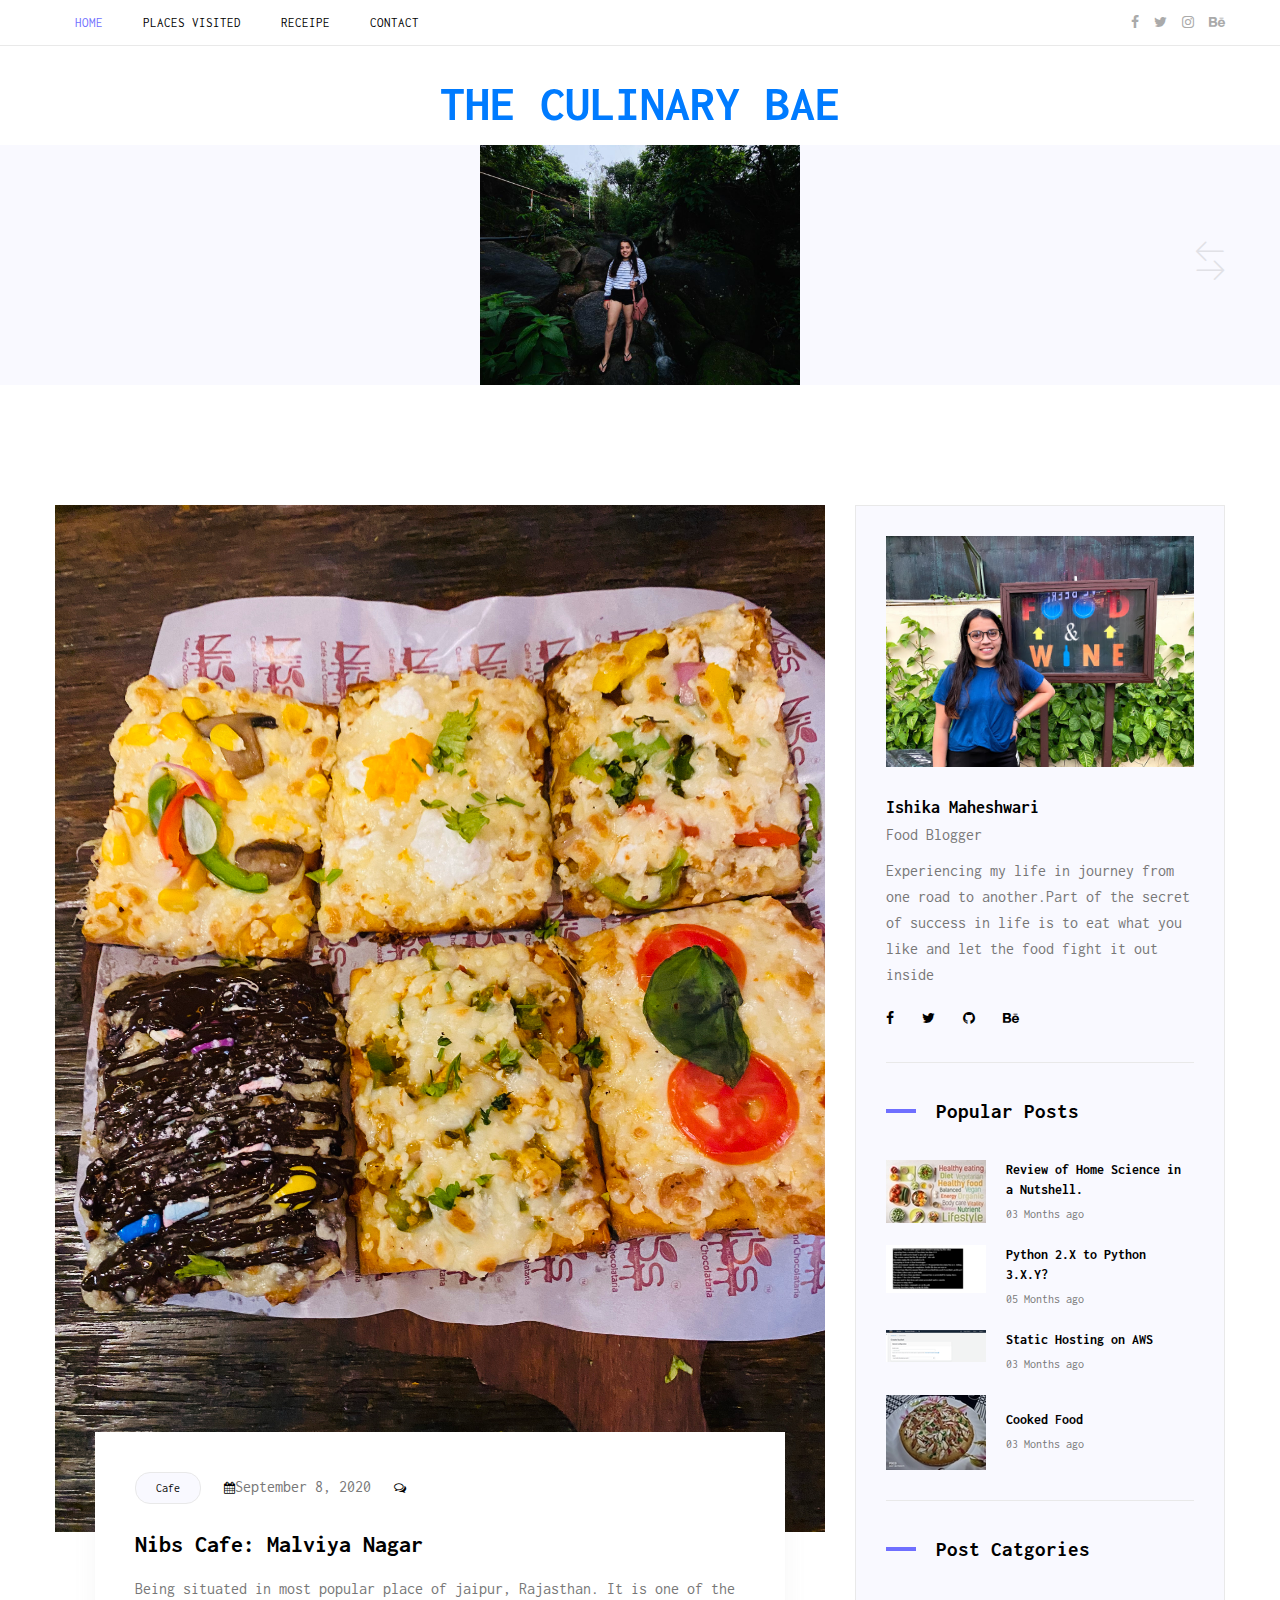
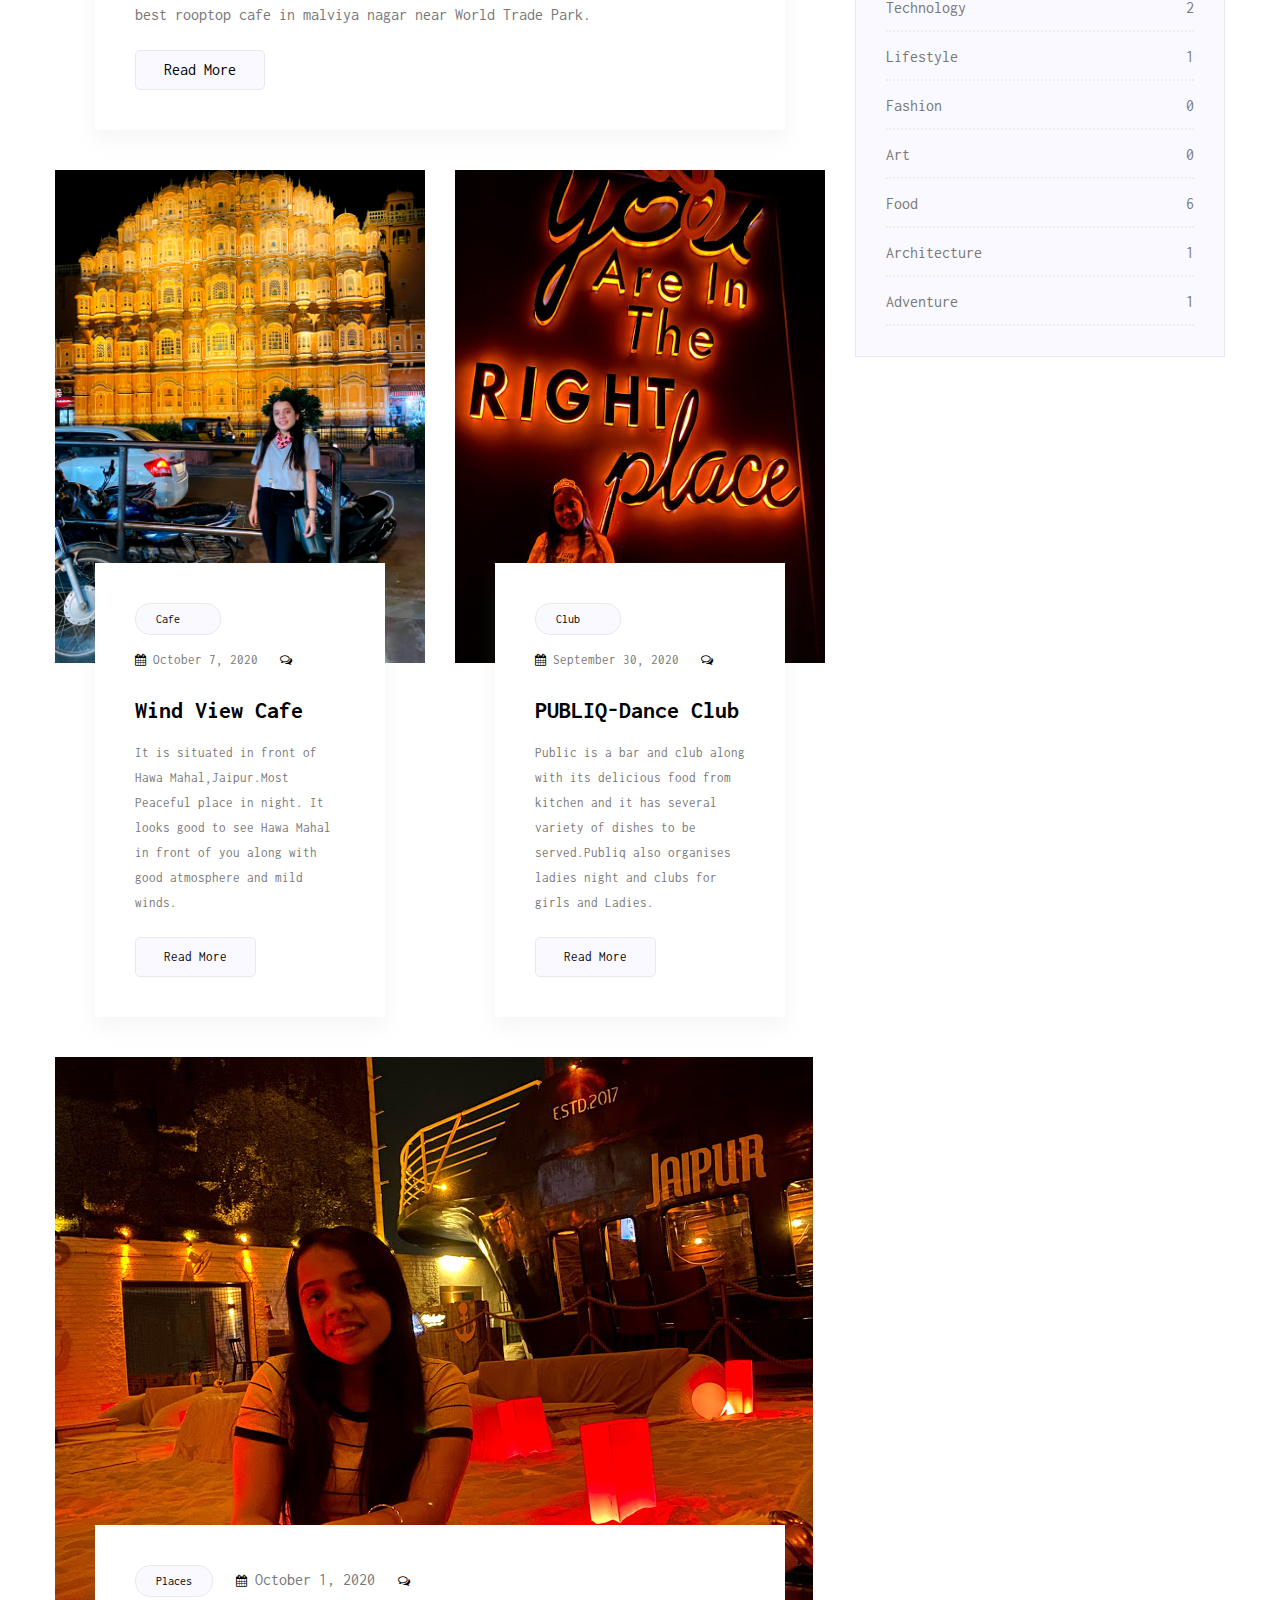
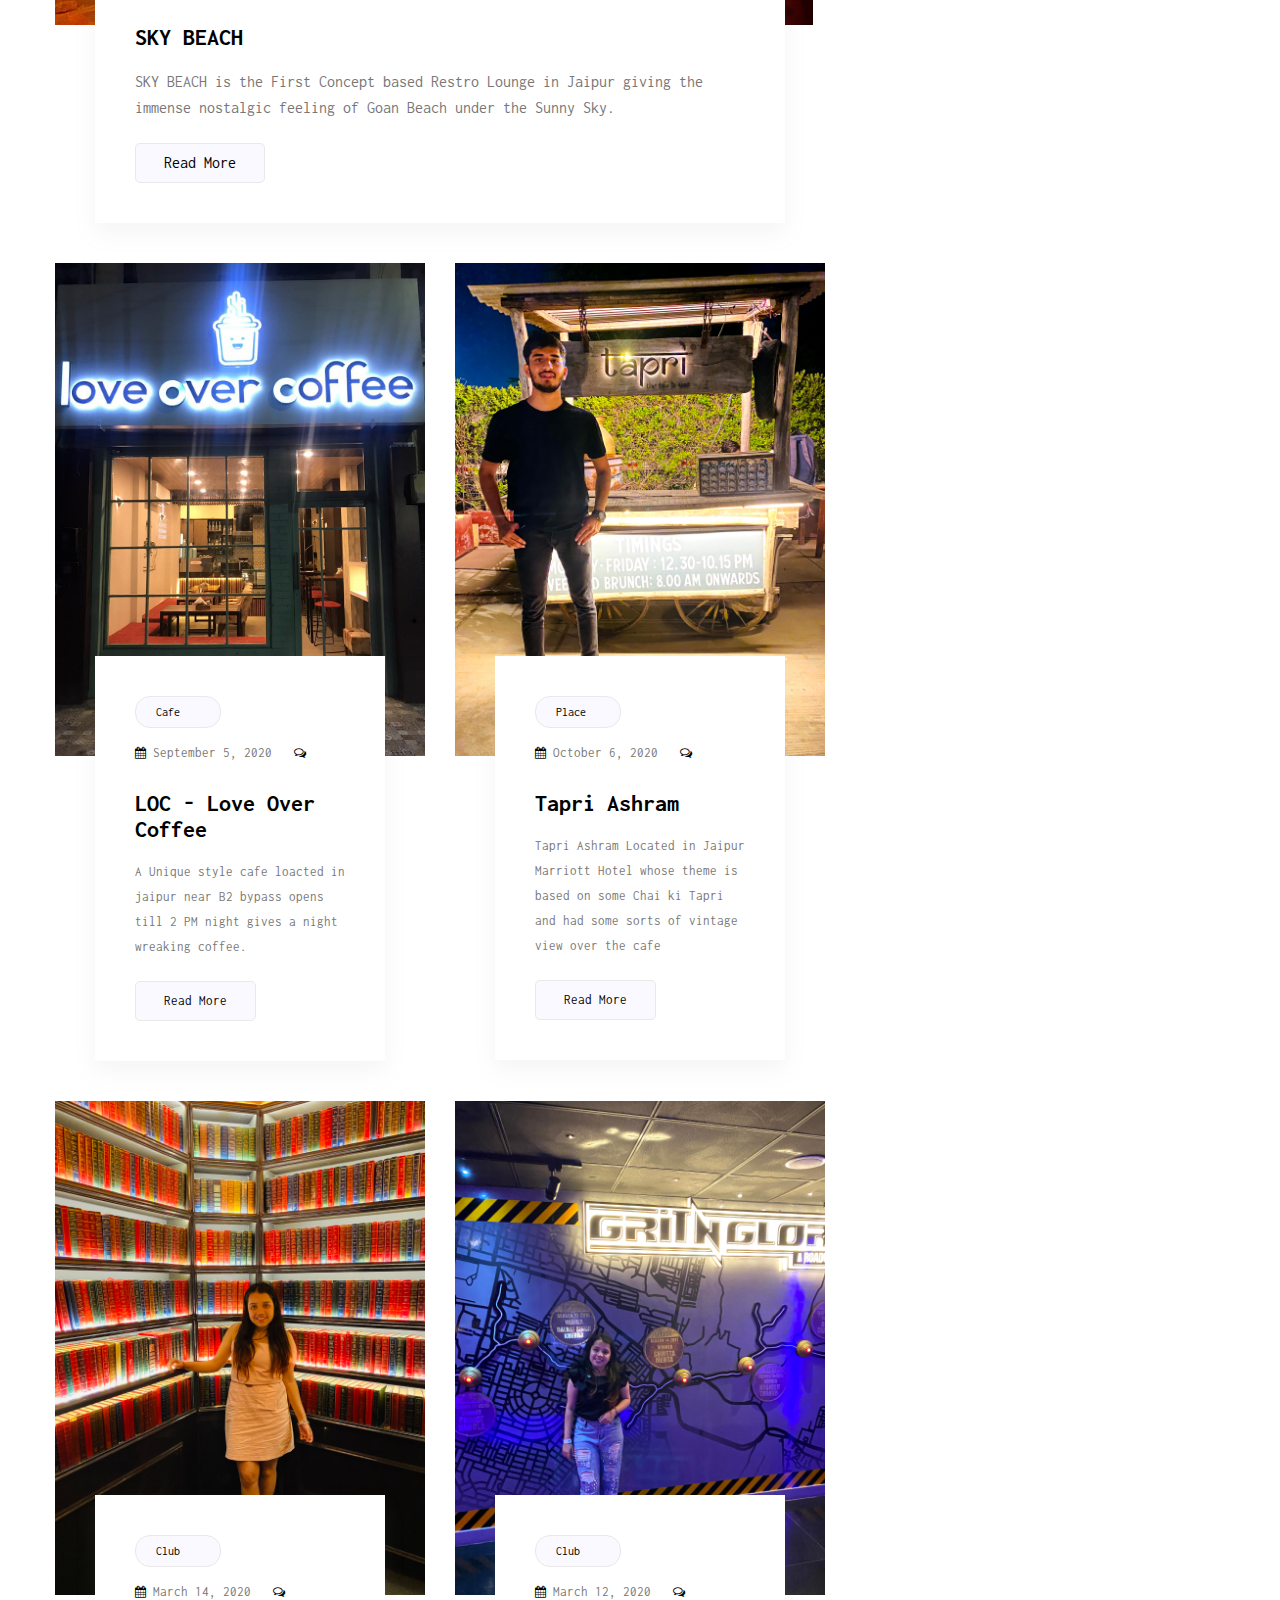
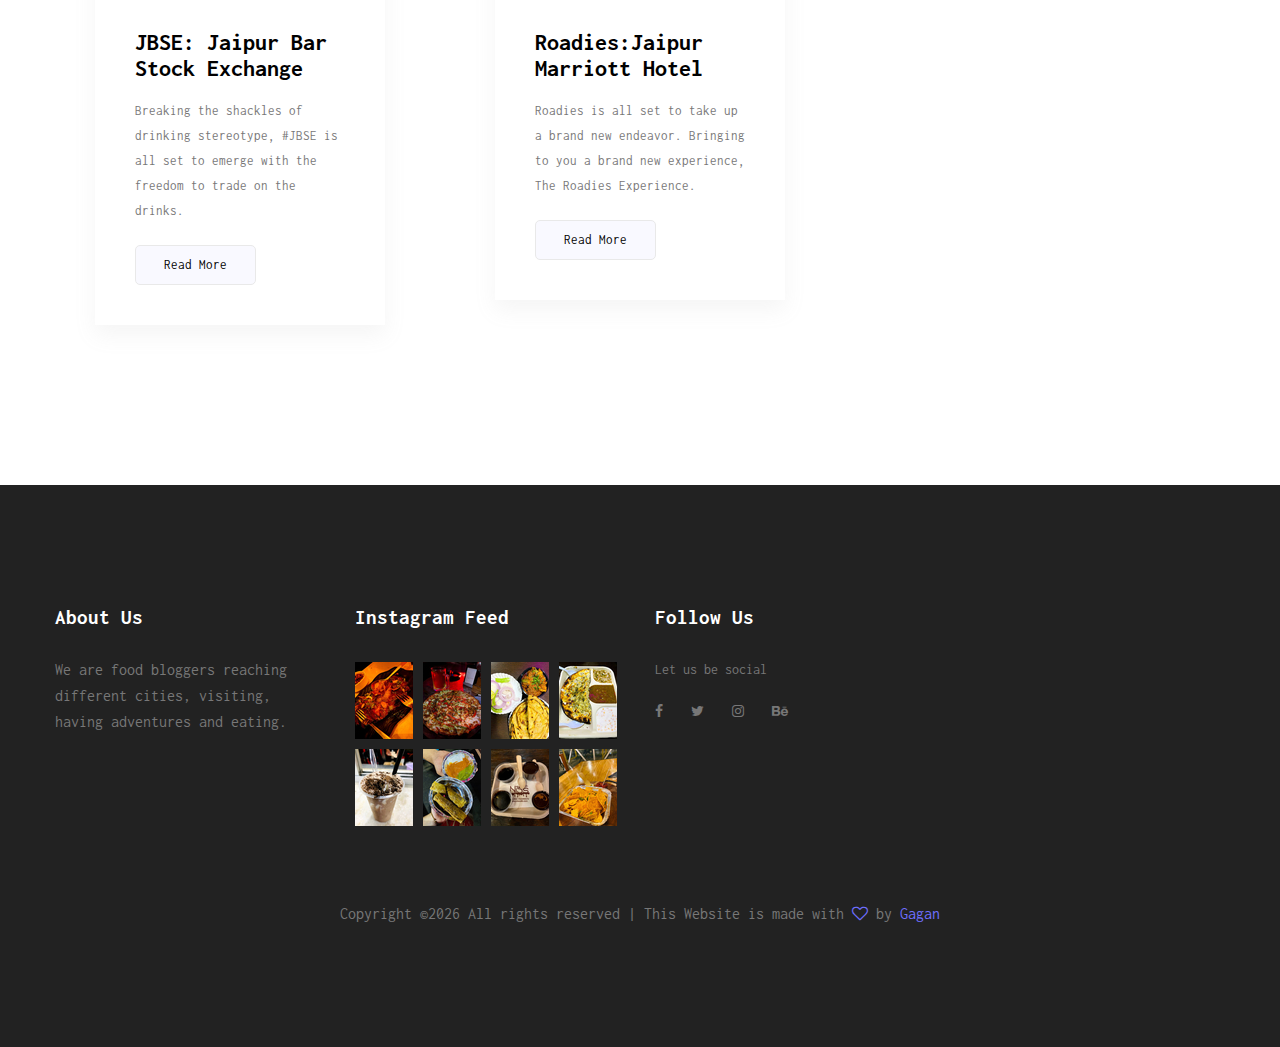
==== commit 5fda932d: "Rename iex.html to index.html" ====
--- a/index.html
+++ b/index.html
@@ -1,14 +1,522 @@
-<!DOCTYPE html PUBLIC "-//W3C//DTD XHTML 1.0 Transitional//EN" "http://www.w3.org/TR/xhtml1/DTD/xhtml1-transitional.dtd">
-<html xmlns="http://www.w3.org/1999/xhtml">
-<head>
-<meta http-equiv="Content-Type" content="text/html; charset=UTF-8" />
-<title>This Website Is Under Development</title>
-</head>
+<!doctype html>
+<html lang="en">
+    <head>
+        <!-- Required meta tags -->
+        <meta charset="utf-8">
+        <meta name="viewport" content="width=device-width, initial-scale=1, shrink-to-fit=no">
+        <link rel="icon" href="img/favicon.ico" type="image/ico">
+        <title>The Culinary Bae</title>
+        <!-- Bootstrap CSS -->
+        <link rel="stylesheet" href="css/bootstrap.css">
+        <link rel="stylesheet" href="vendors/linericon/style.css">
+        <link rel="stylesheet" href="css/font-awesome.min.css">
+        <link rel="stylesheet" href="vendors/owl-carousel/owl.carousel.min.css">
+        <link rel="stylesheet" href="vendors/lightbox/simpleLightbox.css">
+        <link rel="stylesheet" href="vendors/nice-select/css/nice-select.css">
+        <link rel="stylesheet" href="vendors/animate-css/animate.css">
+        <link rel="stylesheet" href="vendors/jquery-ui/jquery-ui.css">
+        <!-- main css -->
+        <link rel="stylesheet" href="css/style.css">
+        <link rel="stylesheet" href="css/responsive.css">
+        <link rel="apple-touch-icon" sizes="57x57" href="/apple-icon-57x57.png">
+<link rel="apple-touch-icon" sizes="60x60" href="/apple-icon-60x60.png">
+<link rel="apple-touch-icon" sizes="72x72" href="/apple-icon-72x72.png">
+<link rel="apple-touch-icon" sizes="76x76" href="/apple-icon-76x76.png">
+<link rel="apple-touch-icon" sizes="114x114" href="/apple-icon-114x114.png">
+<link rel="apple-touch-icon" sizes="120x120" href="/apple-icon-120x120.png">
+<link rel="apple-touch-icon" sizes="144x144" href="/apple-icon-144x144.png">
+<link rel="apple-touch-icon" sizes="152x152" href="/apple-icon-152x152.png">
+<link rel="apple-touch-icon" sizes="180x180" href="/apple-icon-180x180.png">
+<link rel="icon" type="image/png" sizes="192x192"  href="/android-icon-192x192.png">
+<link rel="icon" type="image/png" sizes="32x32" href="/favicon-32x32.png">
+<link rel="icon" type="image/png" sizes="96x96" href="/favicon-96x96.png">
+<link rel="icon" type="image/png" sizes="16x16" href="/favicon-16x16.png">
+<link rel="manifest" href="/manifest.json">
+<meta name="msapplication-TileColor" content="#ffffff">
+<meta name="msapplication-TileImage" content="/ms-icon-144x144.png">
+<meta name="theme-color" content="#ffffff">
+    </head>
+    <body>
+        
+        <!--================Header Menu Area =================-->
+        <header class="header_area">
+			<div class="main_menu">
+				<nav class="navbar navbar-expand-lg navbar-light">
+					<div class="container box_1620">
+						<!-- Brand and toggle get grouped for better mobile display -->
+						<a class="navbar-brand logo_h" href="index.html"><img src="img/logo.png" alt=""></a>
+						<button class="navbar-toggler" type="button" data-toggle="collapse" data-target="#navbarSupportedContent" aria-controls="navbarSupportedContent" aria-expanded="false" aria-label="Toggle navigation">
+							<span class="icon-bar"></span>
+							<span class="icon-bar"></span>
+							<span class="icon-bar"></span>
+						</button>
+						<!-- Collect the nav links, forms, and other content for toggling -->
+						<div class="collapse navbar-collapse offset" id="navbarSupportedContent">
+							<ul class="nav navbar-nav menu_nav">
+								<li class="nav-item active"><a class="nav-link" href="index.html">Home</a></li> 
+								<li class="nav-item"><a class="nav-link" href="category.html">Places Visited</a></li>
+								<li class="nav-item"><a class="nav-link" href="Receipe.html">Receipe</a></li>
+							<!-- 	<li class="nav-item submenu dropdown">
+									<a href="#" class="nav-link dropdown-toggle" data-toggle="dropdown" role="button" aria-haspopup="true" aria-expanded="false">Pages</a>
+									<ul class="dropdown-menu">
+										<li class="nav-item"><a class="nav-link" href="single-blog.html">Single Blog</a></li>
+									
+									</ul>
+								</li>  -->
+								<li class="nav-item"><a class="nav-link" href="contact.html">Contact</a></li>
+							</ul>
+							<ul class="nav navbar-nav navbar-right header_social ml-auto">
+								<li class="nav-item"><a href="https://www.facebook.com/The-Culinary-Bae-111430020740034"><i class="fa fa-facebook"></i></a></li>
+								<li class="nav-item"><a href="#"><i class="fa fa-twitter"></i></a></li>
+								<li class="nav-item"><a href="https://www.instagram.com/theculinarybae/"><i class="fa fa-instagram"></i></a></li>
+								<li class="nav-item"><a href="https://www.behance.net/theculinarybae"><i class="fa fa-behance"></i></a></li>
+							</ul>
+						</div> 
+					</div>
+				</nav>
+			</div>
+			<div class="logo_part">
+				<div class="container">
+					<a class="logo" href="https://www.instagram.com/theculinarybae/"><h1>THE CULINARY BAE</h1></a> 
+				</div>
+			</div>
+        </header>
+        <!--================Header Menu Area =================-->
+        
+        <!--================Home Banner Area =================-->
+        <section class="home_banner_area">
+        	<div class="container">
+				<div class="row">
+					<div class="col-lg-5"></div>
+					<div class="col-lg-7">
+						<div class="blog_text_slider owl-carousel">
+							<!-- <div class="item">
+								<div class="blog_text">
+									<div class="cat">
+										<a class="cat_btn" href="#">Places</a>
+										<a href="#"><i class="fa fa-calendar" aria-hidden="true"></i> September 2, 2020</a>
+										<a href="#"><i class="fa fa-comments-o" aria-hidden="true"></i> </a>
+									</div>
+									<a href="#"><h4>Rocks: Perfect Weather + Perfect Destination</h4></a>
+									<p>Mountains</p>
+									<a class="blog_btn" href="https://en.wikipedia.org/wiki/Mount_Abu">Read More</a> 
+								</div>
+							</div>
+							<div class="item">
+								<div class="blog_text">
+									<div class="cat">
+										<a class="cat_btn" href="#">Cafe</a>
+										<a href="#"><i class="fa fa-calendar" aria-hidden="true"></i> September  9, 2020</a>
+										<a href="#"><i class="fa fa-comments-o" aria-hidden="true"></i> </a>
+									</div>
+									<a href="#"><h4>Nibs Cafe: Malviya Nagar</h4></a>
+									<p>Being situated in most popular place of jaipur, Rajasthan. It is one of the best rooptop cafe in malviya nagar near World Trade Park.</p>
+									<a class="blog_btn" href="https://www.instagram.com/nibscafemalviyanagar/?hl=en">Read More</a>
+								</div>
+							</div>
+							<div class="item">
+								<div class="blog_text">
+									<div class="cat">
+										<a class="cat_btn" href="#">Cafe</a>
+										<a href="#"><i class="fa fa-calendar" aria-hidden="true"></i> October 7, 2020</a>
+										<a href="#"><i class="fa fa-comments-o" aria-hidden="true"></i></a>
+									</div>
+									<a href="#"><h4>Wind View Cafe</h4></a>
+									<p>It is situated in front of Hawa Mahal,Jaipur.Most Peaceful place in night. It looks good to see Hawa Mahal in front of you along with good atmosphere and mild winds.</p>
+									<a class="blog_btn" href="https://en.wikipedia.org/wiki/Hawa_Mahal">Read More</a>
+								</div>
+							</div> -->
+						</div> 
+					</div>
+				</div>
+        	</div>
+        </section>
+        <!--================End Home Banner Area =================-->
+        
+        <!--================Blog Area =================-->
+        <section class="blog_area p_120">
+            <div class="container">
+                <div class="row">
+                    <div class="col-lg-8">
+                        <div class="blog_left_sidebar">
+                            <article class="blog_style1">
+                            	<div class="blog_img">
+                            		<img class="img-fluid" src="img/home-blog/blog-1.jpg" alt="">
+                            	</div>
+                            	<div class="blog_text">
+									<div class="blog_text_inner">
+										<div class="cat">
+											<a class="cat_btn" href="#">Cafe</a>
+											<a href="#"><i class="fa fa-calendar" aria-hidden="true"></i>September 8, 2020</a>
+											<a href="#"><i class="fa fa-comments-o" aria-hidden="true"></i> </a>
+										</div>
+										<a href="#"><h4>Nibs Cafe: Malviya Nagar</h4></a>
+										<p>Being situated in most popular place of jaipur, Rajasthan. It is one of the best rooptop cafe in malviya nagar near World Trade Park.</p>
+										<a class="blog_btn" href="#">Read More</a>
+									</div>
+								</div>
+                            </article>
+                            <div class="row">
+                            	<div class="col-md-6">
+                            		<article class="blog_style1 small">
+										<div class="blog_img">
+											<img class="img-fluid" src="img/home-blog/blog-small-1.jpg" alt="">
+										</div>
+										<div class="blog_text">
+											<div class="blog_text_inner">
+												<div class="cat">
+													<a class="cat_btn" href="#">Cafe</a>
+													<a href="#"><i class="fa fa-calendar" aria-hidden="true"></i> October 7, 2020</a>
+													<a href="#"><i class="fa fa-comments-o" aria-hidden="true"></i></a>
+												</div>
+												<a href="single-blog.html"><h4>Wind View Cafe</h4></a>
+												<p>It is situated in front of Hawa Mahal,Jaipur.Most Peaceful place in night. It looks good to see Hawa Mahal in front of you along with good atmosphere and mild winds.</p>
+												<a class="blog_btn" href="https://www.zomato.com/jaipur/wind-view-cafe-pink-city">Read More</a>
+											</div>
+										</div>
+									</article>
+                            	</div>
+                            	<div class="col-md-6">
+                            		<article class="blog_style1 small">
+										<div class="blog_img">
+											<img class="img-fluid" src="img/home-blog/blog-small-2.jpg" alt="">
+										</div>
+										<div class="blog_text">
+											<div class="blog_text_inner">
+												<div class="cat">
+													<a class="cat_btn" href="#">Club</a>
+													<a href="#"><i class="fa fa-calendar" aria-hidden="true"></i> September 30, 2020</a>
+													<a href="#"><i class="fa fa-comments-o" aria-hidden="true"></i></a>
+												</div>
+												<a href="single-blog.html"><h4>PUBLIQ-Dance Club</h4></a><p>Public is a bar and club along with its delicious food from kitchen and it has several variety of dishes to be served.Publiq also organises ladies night and clubs for girls and Ladies.</p>
+												<a class="blog_btn" href="https://www.facebook.com/publiqclub/">Read More</a>	
+											</div>
+										</div>
+									</article>
+                            	</div>
+                            </div>
+                            <article class="blog_style1">
+                            	<div class="blog_img">
+                            		<img class="img-fluid" src="img/home-blog/blog-2.jpg" alt="">
+                            	</div>
+                            	<div class="blog_text">
+									<div class="blog_text_inner">
+										<div class="cat">
+											<a class="cat_btn" href="#">Places</a>
+											<a href="#"><i class="fa fa-calendar" aria-hidden="true"></i> October 1, 2020</a>
+											<a href="#"><i class="fa fa-comments-o" aria-hidden="true"></i> </a>
+										</div>
+										<a href="single-blog.html"><h4>SKY BEACH</h4></a>
+										<p>SKY BEACH is the First Concept based Restro Lounge in Jaipur giving the immense nostalgic feeling of Goan Beach under the Sunny Sky.</p>
+										<a class="blog_btn" href="https://www.facebook.com/skybeachjaipur/">Read More</a>
+									</div>
+								</div>
+                            </article>
+                            <div class="row">
+                            	<div class="col-md-6">
+                            		<article class="blog_style1 small">
+										<div class="blog_img">
+											<img class="img-fluid" src="img/home-blog/blog-small-3.jpg" alt="">
+										</div>
+										<div class="blog_text">
+											<div class="blog_text_inner">
+												<div class="cat">
+													<a class="cat_btn" href="#">Cafe</a>
+													<a href="#"><i class="fa fa-calendar" aria-hidden="true"></i> September 5, 2020</a>
+													<a href="#"><i class="fa fa-comments-o" aria-hidden="true"></i> </a>
+												</div>
+												<a href="single-blog.html"><h4>LOC - Love Over Coffee</h4></a>
+												<p>A Unique style cafe loacted in jaipur near B2 bypass opens till 2 PM night gives a night wreaking coffee.</p>
+												<a class="blog_btn" href="https://www.swiggy.com/restaurants/love-over-coffee-tonk-road-malviya-nagar-jaipur-68918">Read More</a>
+											</div>
+										</div>
+									</article>
+                            	</div>
+                            	<div class="col-md-6">
+                            		<article class="blog_style1 small">
+										<div class="blog_img">
+											<img class="img-fluid" src="img/home-blog/blog-small-4.jpg" alt="">
+										</div>
+										<div class="blog_text">
+											<div class="blog_text_inner">
+												<div class="cat">
+													<a class="cat_btn" href="#">Place</a>
+													<a href="#"><i class="fa fa-calendar" aria-hidden="true"></i> October 6, 2020</a>
+													<a href="#"><i class="fa fa-comments-o" aria-hidden="true"></i> </a>
+												</div>
+												<a href="single-blog.html"><h4>Tapri Ashram</h4></a>
+												<p>Tapri Ashram Located in Jaipur Marriott Hotel whose theme is based on some Chai ki Tapri and had some sorts of vintage view over the cafe</p>
+												<a class="blog_btn" href="https://www.zomato.com/jaipur/tapri-ashram-durgapura">Read More</a>
+											</div>
+										</div>
+									</article>
+                            	</div>
+                            </div>
+                            <div class="row">
+                            	<div class="col-md-6">
+                            		<article class="blog_style1 small">
+										<div class="blog_img">
+											<img class="img-fluid" src="img/home-blog/blog-small-5.jpg" alt="">
+										</div>
+										<div class="blog_text">
+											<div class="blog_text_inner">
+												<div class="cat">
+													<a class="cat_btn" href="#">Club</a>
+													<a href="#"><i class="fa fa-calendar" aria-hidden="true"></i> March 14, 2020</a>
+													<a href="#"><i class="fa fa-comments-o" aria-hidden="true"></i> </a>
+												</div>
+												<a href="single-blog.html"><h4>JBSE: Jaipur Bar Stock Exchange</h4></a>
+												<p>Breaking the shackles of drinking stereotype, #JBSE is all set to emerge with the freedom to trade on the drinks.</p>
+												<a class="blog_btn" href="https://www.facebook.com/JaipurBSE/">Read More</a>
+											</div>
+										</div>
+									</article>
+                            	</div>
+                            	<div class="col-md-6">
+                            		<article class="blog_style1 small">
+										<div class="blog_img">
+											<img class="img-fluid" src="img/home-blog/blog-small-6.jpg" alt="">
+										</div>
+										<div class="blog_text">
+											<div class="blog_text_inner">
+												<div class="cat">
+													<a class="cat_btn" href="#">Club</a>
+													<a href="#"><i class="fa fa-calendar" aria-hidden="true"></i> March 12, 2020</a>
+													<a href="#"><i class="fa fa-comments-o" aria-hidden="true"></i> </a>
+												</div>
+												<a href="single-blog.html"><h4>Roadies:Jaipur Marriott Hotel</h4></a>
+												<p>Roadies is all set to take up a brand new endeavor. Bringing to you a brand new experience, The Roadies Experience.</p>
+												<a class="blog_btn" href="https://www.facebook.com/ClubRoadiesJaipur/">Read More</a>
+											</div>
+										</div>
+									</article>
+                            	</div>
+                            </div>
+                           <!--  <nav class="blog-pagination justify-content-center d-flex">
+		                        <ul class="pagination">
+		                            <li class="page-item">
+		                                <a href="#" class="page-link" aria-label="Previous">
+		                                    <span aria-hidden="true">
+		                                        <span class="lnr lnr-chevron-left"></span>
+		                                    </span>
+		                                </a>
+		                            </li>
+		                            <li class="page-item"><a href="#" class="page-link">01</a></li>
+		                            <li class="page-item active"><a href="#" class="page-link">02</a></li>
+		                            <li class="page-item"><a href="#" class="page-link">03</a></li>
+		                            <li class="page-item"><a href="#" class="page-link">04</a></li>
+		                            <li class="page-item"><a href="#" class="page-link">09</a></li>
+		                            <li class="page-item">
+		                                <a href="#" class="page-link" aria-label="Next">
+		                                    <span aria-hidden="true">
+		                                        <span class="lnr lnr-chevron-right"></span>
+		                                    </span>
+		                                </a>
+		                            </li>
+		                        </ul>
+		                    </nav> -->
+                        </div>
+                    </div>
+                    <div class="col-lg-4">
+                        <div class="blog_right_sidebar">
+                            <!-- <aside class="single_sidebar_widget search_widget">
+                                <div class="input-group">
+                                    <input type="text" class="form-control" placeholder="Search Posts">
+                                    <span class="input-group-btn">
+                                        <button class="btn btn-default" type="button"><i class="lnr lnr-magnifier"></i></button>
+                                    </span>
+                                </div>
+                                <div class="br"></div>
+                            </aside> -->
+                            <aside class="single_sidebar_widget author_widget">
+                                <img class="author_img img-fluid" src="img/blog/author.jpg" alt="">
+                                <h4>Ishika Maheshwari</h4>
+                                <p>Food Blogger</p>
+                                <p>Experiencing my life in journey from one road to another.Part of the secret of success in life is to eat what you like and let the food fight it out inside</p>
+                                <div class="social_icon">
+                                    <a href="https://www.facebook.com/ishika.maheshwari.77770"><i class="fa fa-facebook"></i></a>
+                                    <a href="https://twitter.com/IshikaMaheshwa7"><i class="fa fa-twitter"></i></a>
+                                    <a href="https://github.com/gaganbaheti2000"><i class="fa fa-github"></i></a>
+                                    <a href=""><i class="fa fa-behance"></i></a>
+                                </div>
+                                <div class="br"></div>
+                            </aside>
+                            <aside class="single_sidebar_widget popular_post_widget">
+                                <h3 class="widget_title">Popular Posts</h3>
+                                <div class="media post_item">
+                                    <img src="img/blog/popular-post/post1.jpg" alt="post">
+                                    <div class="media-body">
+                                        <a href="https://link.medium.com/LdnjlBvpwab"><h3>Review of Home Science in a Nutshell.</h3></a>
+                                        <p>03 Months ago</p>
+                                    </div>
+                                </div>
+                                <div class="media post_item">
+                                    <img src="img/blog/popular-post/post2.jpg" alt="post">
+                                    <div class="media-body">
+                                        <a href="https://link.medium.com/r7Vv7vYpwab"><h3>Python 2.X to Python 3.X.Y?</h3></a>
+                                        <p>05 Months ago</p>
+                                    </div>
+                                </div>
+                                <div class="media post_item">
+                                    <img src="img/blog/popular-post/post3.jpg" alt="post">
+                                    <div class="media-body">
+                                        <a href="https://link.medium.com/alN6cVsqwab"><h3>Static Hosting on AWS</h3></a>
+                                        <p>03 Months ago</p>
+                                    </div>
+                                </div>
+                                <div class="media post_item">
+                                    <img src="img/blog/popular-post/post4.jpg" alt="post">
+                                    <div class="media-body">
+                                        <a href="https://qr.ae/pNMAi0"><h3>Cooked Food</h3></a>
+                                        <p>03 Months ago</p>
+                                    </div>
+                                </div>
+                                <div class="br"></div>
+                            </aside>
+                            <!-- <aside class="single-sidebar-widget newsletter_widget">
+                                <h4 class="widget_title">Newsletter</h4>
+                                <div class="form-group d-flex flex-row">
+                                    <div class="input-group">
+                                        <input type="text" class="form-control" id="inlineFormInputGroup" placeholder="Enter email" onfocus="this.placeholder = ''" onblur="this.placeholder = 'Enter email'">
+                                    </div>
+                                    <a href="#" class="bbtns"><i class="lnr lnr-arrow-right"></i></a>
+                                </div>	
+                                <div class="br"></div>							
+                            </aside> -->
+                            <aside class="single_sidebar_widget post_category_widget">
+                                <h4 class="widget_title">Post Catgories</h4>
+                                <ul class="list cat-list">
+                                    <li>
+                                        <a href="category.html" class="d-flex justify-content-between">
+                                            <p>Technology</p>
+                                            <p>2</p>
+                                        </a>
+                                    </li>
+                                    <li>
+                                        <a href="category.html" class="d-flex justify-content-between">
+                                            <p>Lifestyle</p>
+                                            <p>1</p>
+                                        </a>
+                                    </li>
+                                    <li>
+                                        <a href="category.html" class="d-flex justify-content-between">
+                                            <p>Fashion</p>
+                                            <p>0</p>
+                                        </a>
+                                    </li>
+                                    <li>
+                                        <a href="category.html" class="d-flex justify-content-between">
+                                            <p>Art</p>
+                                            <p>0</p>
+                                        </a>
+                                    </li>
+                                    <li>
+                                        <a href="category.html" class="d-flex justify-content-between">
+                                            <p>Food</p>
+                                            <p>6</p>
+                                        </a>
+                                    </li>
+                                    <li>
+                                        <a href="category.html" class="d-flex justify-content-between">
+                                            <p>Architecture</p>
+                                            <p>1</p>
+                                        </a>
+                                    </li>
+                                    <li>
+                                        <a href="category.html" class="d-flex justify-content-between">
+                                            <p>Adventure</p>
+                                            <p>1</p>
+                                        </a>
+                                    </li>															
+                                </ul>
+                            </aside>
+                        </div>
+                    </div>
+                </div>
+            </div>
+        </section>
+        <!--================Blog Area =================-->
+        
+        <!--================ start footer Area  =================-->	
+        <footer class="footer-area p_120">
+            <div class="container">
+                <div class="row">
+                    <div class="col-lg-3  col-md-6 col-sm-6">
+                        <div class="single-footer-widget">
+                            <h6 class="footer_title">About Us</h6>
+                            <p>We are food bloggers reaching different cities, visiting, having adventures and eating.</p>
+                        </div>
+                    </div>
+                   <!--  <div class="col-lg-4 col-md-6 col-sm-6">
+                        <div class="single-footer-widget">
+                            <h6 class="footer_title">Newsletter</h6>
+                            <p>Stay updated with our latest trends</p>		
+                            <div id="mc_embed_signup">
+                                <form target="_blank" action="https://spondonit.us12.list-manage.com/subscribe/post?u=1462626880ade1ac87bd9c93a&amp;id=92a4423d01" method="get" class="subscribe_form relative">
+                                    <div class="input-group d-flex flex-row">
+                                        <input name="EMAIL" placeholder="Email Address" onfocus="this.placeholder = ''" onblur="this.placeholder = 'Email Address '" required="" type="email">
+                                        <button class="btn sub-btn"><span class="lnr lnr-arrow-right"></span></button>		
+                                    </div>									
+                                    <div class="mt-10 info"></div>
+                                </form>
+                            </div>
+                        </div>
+                    </div> -->
+                    <div class="col-lg-3 col-md-6 col-sm-6">
+                        <div class="single-footer-widget instafeed">
+                            <h6 class="footer_title">Instagram Feed</h6>
+                            <ul class="list instafeed d-flex flex-wrap">
+                                <li><img src="img/instagram/Image-01.jpg" alt=""></li>
+                                <li><img src="img/instagram/Image-02.jpg" alt=""></li>
+                                <li><img src="img/instagram/Image-03.jpg" alt=""></li>
+                                <li><img src="img/instagram/Image-04.jpg" alt=""></li>
+                                <li><img src="img/instagram/Image-05.jpg" alt=""></li>
+                                <li><img src="img/instagram/Image-06.jpg" alt=""></li>
+                                <li><img src="img/instagram/Image-07.jpg" alt=""></li>
+                                <li><img src="img/instagram/Image-08.jpg" alt=""></li>
+                            </ul>
+                        </div>
+                    </div>	
+                    <div class="col-lg-2 col-md-6 col-sm-6">
+                        <div class="single-footer-widget f_social_wd">
+                            <h6 class="footer_title">Follow Us</h6>
+                            <p>Let us be social</p>
+                            <div class="f_social">
+                            	<a href="https://www.facebook.com/The-Culinary-Bae-111430020740034"><i class="fa fa-facebook"></i></a>
+								<a href="#"><i class="fa fa-twitter"></i></a>
+								<a href="https://www.instagram.com/theculinarybae/"><i class="fa fa-instagram"></i></a>
+								<a href="https://www.behance.net/theculinarybae"><i class="fa fa-behance"></i></a>
+                            </div>
+                        </div>
+                    </div>						
+                </div>
+                <div class="row footer-bottom d-flex justify-content-between align-items-center">
+                    <p class="col-lg-12 footer-text text-center">
+Copyright &copy;<script>document.write(new Date().getFullYear());</script> All rights reserved | This Website is made with <i class="fa fa-heart-o" aria-hidden="true"></i> by <a href="https://www.gaganbaheti.me" target="_blank">Gagan</a>
 
-<body>
-<div align="center">
-  <p>&nbsp;</p>
-  <p><img src="holdingpage.jpg" alt="this website is under development" width="397" height="370" /></p>
-</div>
-</body>
+</p>
+                </div>
+            </div>
+        </footer>
+		<!--================ End footer Area  =================-->
+        
+        
+        
+        
+        <!-- Optional JavaScript -->
+        <!-- jQuery first, then Popper.js, then Bootstrap JS -->
+        <script src="js/jquery-3.2.1.min.js"></script>
+        <script src="js/popper.js"></script>
+        <script src="js/bootstrap.min.js"></script>
+        <script src="js/stellar.js"></script>
+        <script src="vendors/lightbox/simpleLightbox.min.js"></script>
+        <script src="vendors/nice-select/js/jquery.nice-select.min.js"></script>
+        <script src="vendors/isotope/imagesloaded.pkgd.min.js"></script>
+        <script src="vendors/isotope/isotope-min.js"></script>
+        <script src="vendors/owl-carousel/owl.carousel.min.js"></script>
+        <script src="vendors/jquery-ui/jquery-ui.js"></script>
+        <script src="js/jquery.ajaxchimp.min.js"></script>
+        <script src="js/mail-script.js"></script>
+        <script src="js/theme.js"></script>
+    </body>
 </html>
--- a/vendors/linericon/style.css
+++ b/vendors/linericon/style.css
@@ -0,0 +1,536 @@
+@font-face {
+	font-family: 'Linearicons-Free';
+	src:url('fonts/Linearicons-Free.eot?w118d');
+	src:url('fonts/Linearicons-Free.eot?#iefixw118d') format('embedded-opentype'),
+		url('fonts/Linearicons-Free.woff2?w118d') format('woff2'),
+		url('fonts/Linearicons-Free.woff?w118d') format('woff'),
+		url('fonts/Linearicons-Free.ttf?w118d') format('truetype'),
+		url('fonts/Linearicons-Free.svg?w118d#Linearicons-Free') format('svg');
+	font-weight: normal;
+	font-style: normal;
+}
+
+.lnr {
+	font-family: 'Linearicons-Free';
+	speak: none;
+	font-style: normal;
+	font-weight: normal;
+	font-variant: normal;
+	text-transform: none;
+	line-height: 1;
+
+	/* Better Font Rendering =========== */
+	-webkit-font-smoothing: antialiased;
+	-moz-osx-font-smoothing: grayscale;
+}
+
+.lnr-home:before {
+	content: "\e800";
+}
+.lnr-apartment:before {
+	content: "\e801";
+}
+.lnr-pencil:before {
+	content: "\e802";
+}
+.lnr-magic-wand:before {
+	content: "\e803";
+}
+.lnr-drop:before {
+	content: "\e804";
+}
+.lnr-lighter:before {
+	content: "\e805";
+}
+.lnr-poop:before {
+	content: "\e806";
+}
+.lnr-sun:before {
+	content: "\e807";
+}
+.lnr-moon:before {
+	content: "\e808";
+}
+.lnr-cloud:before {
+	content: "\e809";
+}
+.lnr-cloud-upload:before {
+	content: "\e80a";
+}
+.lnr-cloud-download:before {
+	content: "\e80b";
+}
+.lnr-cloud-sync:before {
+	content: "\e80c";
+}
+.lnr-cloud-check:before {
+	content: "\e80d";
+}
+.lnr-database:before {
+	content: "\e80e";
+}
+.lnr-lock:before {
+	content: "\e80f";
+}
+.lnr-cog:before {
+	content: "\e810";
+}
+.lnr-trash:before {
+	content: "\e811";
+}
+.lnr-dice:before {
+	content: "\e812";
+}
+.lnr-heart:before {
+	content: "\e813";
+}
+.lnr-star:before {
+	content: "\e814";
+}
+.lnr-star-half:before {
+	content: "\e815";
+}
+.lnr-star-empty:before {
+	content: "\e816";
+}
+.lnr-flag:before {
+	content: "\e817";
+}
+.lnr-envelope:before {
+	content: "\e818";
+}
+.lnr-paperclip:before {
+	content: "\e819";
+}
+.lnr-inbox:before {
+	content: "\e81a";
+}
+.lnr-eye:before {
+	content: "\e81b";
+}
+.lnr-printer:before {
+	content: "\e81c";
+}
+.lnr-file-empty:before {
+	content: "\e81d";
+}
+.lnr-file-add:before {
+	content: "\e81e";
+}
+.lnr-enter:before {
+	content: "\e81f";
+}
+.lnr-exit:before {
+	content: "\e820";
+}
+.lnr-graduation-hat:before {
+	content: "\e821";
+}
+.lnr-license:before {
+	content: "\e822";
+}
+.lnr-music-note:before {
+	content: "\e823";
+}
+.lnr-film-play:before {
+	content: "\e824";
+}
+.lnr-camera-video:before {
+	content: "\e825";
+}
+.lnr-camera:before {
+	content: "\e826";
+}
+.lnr-picture:before {
+	content: "\e827";
+}
+.lnr-book:before {
+	content: "\e828";
+}
+.lnr-bookmark:before {
+	content: "\e829";
+}
+.lnr-user:before {
+	content: "\e82a";
+}
+.lnr-users:before {
+	content: "\e82b";
+}
+.lnr-shirt:before {
+	content: "\e82c";
+}
+.lnr-store:before {
+	content: "\e82d";
+}
+.lnr-cart:before {
+	content: "\e82e";
+}
+.lnr-tag:before {
+	content: "\e82f";
+}
+.lnr-phone-handset:before {
+	content: "\e830";
+}
+.lnr-phone:before {
+	content: "\e831";
+}
+.lnr-pushpin:before {
+	content: "\e832";
+}
+.lnr-map-marker:before {
+	content: "\e833";
+}
+.lnr-map:before {
+	content: "\e834";
+}
+.lnr-location:before {
+	content: "\e835";
+}
+.lnr-calendar-full:before {
+	content: "\e836";
+}
+.lnr-keyboard:before {
+	content: "\e837";
+}
+.lnr-spell-check:before {
+	content: "\e838";
+}
+.lnr-screen:before {
+	content: "\e839";
+}
+.lnr-smartphone:before {
+	content: "\e83a";
+}
+.lnr-tablet:before {
+	content: "\e83b";
+}
+.lnr-laptop:before {
+	content: "\e83c";
+}
+.lnr-laptop-phone:before {
+	content: "\e83d";
+}
+.lnr-power-switch:before {
+	content: "\e83e";
+}
+.lnr-bubble:before {
+	content: "\e83f";
+}
+.lnr-heart-pulse:before {
+	content: "\e840";
+}
+.lnr-construction:before {
+	content: "\e841";
+}
+.lnr-pie-chart:before {
+	content: "\e842";
+}
+.lnr-chart-bars:before {
+	content: "\e843";
+}
+.lnr-gift:before {
+	content: "\e844";
+}
+.lnr-diamond:before {
+	content: "\e845";
+}
+.lnr-linearicons:before {
+	content: "\e846";
+}
+.lnr-dinner:before {
+	content: "\e847";
+}
+.lnr-coffee-cup:before {
+	content: "\e848";
+}
+.lnr-leaf:before {
+	content: "\e849";
+}
+.lnr-paw:before {
+	content: "\e84a";
+}
+.lnr-rocket:before {
+	content: "\e84b";
+}
+.lnr-briefcase:before {
+	content: "\e84c";
+}
+.lnr-bus:before {
+	content: "\e84d";
+}
+.lnr-car:before {
+	content: "\e84e";
+}
+.lnr-train:before {
+	content: "\e84f";
+}
+.lnr-bicycle:before {
+	content: "\e850";
+}
+.lnr-wheelchair:before {
+	content: "\e851";
+}
+.lnr-select:before {
+	content: "\e852";
+}
+.lnr-earth:before {
+	content: "\e853";
+}
+.lnr-smile:before {
+	content: "\e854";
+}
+.lnr-sad:before {
+	content: "\e855";
+}
+.lnr-neutral:before {
+	content: "\e856";
+}
+.lnr-mustache:before {
+	content: "\e857";
+}
+.lnr-alarm:before {
+	content: "\e858";
+}
+.lnr-bullhorn:before {
+	content: "\e859";
+}
+.lnr-volume-high:before {
+	content: "\e85a";
+}
+.lnr-volume-medium:before {
+	content: "\e85b";
+}
+.lnr-volume-low:before {
+	content: "\e85c";
+}
+.lnr-volume:before {
+	content: "\e85d";
+}
+.lnr-mic:before {
+	content: "\e85e";
+}
+.lnr-hourglass:before {
+	content: "\e85f";
+}
+.lnr-undo:before {
+	content: "\e860";
+}
+.lnr-redo:before {
+	content: "\e861";
+}
+.lnr-sync:before {
+	content: "\e862";
+}
+.lnr-history:before {
+	content: "\e863";
+}
+.lnr-clock:before {
+	content: "\e864";
+}
+.lnr-download:before {
+	content: "\e865";
+}
+.lnr-upload:before {
+	content: "\e866";
+}
+.lnr-enter-down:before {
+	content: "\e867";
+}
+.lnr-exit-up:before {
+	content: "\e868";
+}
+.lnr-bug:before {
+	content: "\e869";
+}
+.lnr-code:before {
+	content: "\e86a";
+}
+.lnr-link:before {
+	content: "\e86b";
+}
+.lnr-unlink:before {
+	content: "\e86c";
+}
+.lnr-thumbs-up:before {
+	content: "\e86d";
+}
+.lnr-thumbs-down:before {
+	content: "\e86e";
+}
+.lnr-magnifier:before {
+	content: "\e86f";
+}
+.lnr-cross:before {
+	content: "\e870";
+}
+.lnr-menu:before {
+	content: "\e871";
+}
+.lnr-list:before {
+	content: "\e872";
+}
+.lnr-chevron-up:before {
+	content: "\e873";
+}
+.lnr-chevron-down:before {
+	content: "\e874";
+}
+.lnr-chevron-left:before {
+	content: "\e875";
+}
+.lnr-chevron-right:before {
+	content: "\e876";
+}
+.lnr-arrow-up:before {
+	content: "\e877";
+}
+.lnr-arrow-down:before {
+	content: "\e878";
+}
+.lnr-arrow-left:before {
+	content: "\e879";
+}
+.lnr-arrow-right:before {
+	content: "\e87a";
+}
+.lnr-move:before {
+	content: "\e87b";
+}
+.lnr-warning:before {
+	content: "\e87c";
+}
+.lnr-question-circle:before {
+	content: "\e87d";
+}
+.lnr-menu-circle:before {
+	content: "\e87e";
+}
+.lnr-checkmark-circle:before {
+	content: "\e87f";
+}
+.lnr-cross-circle:before {
+	content: "\e880";
+}
+.lnr-plus-circle:before {
+	content: "\e881";
+}
+.lnr-circle-minus:before {
+	content: "\e882";
+}
+.lnr-arrow-up-circle:before {
+	content: "\e883";
+}
+.lnr-arrow-down-circle:before {
+	content: "\e884";
+}
+.lnr-arrow-left-circle:before {
+	content: "\e885";
+}
+.lnr-arrow-right-circle:before {
+	content: "\e886";
+}
+.lnr-chevron-up-circle:before {
+	content: "\e887";
+}
+.lnr-chevron-down-circle:before {
+	content: "\e888";
+}
+.lnr-chevron-left-circle:before {
+	content: "\e889";
+}
+.lnr-chevron-right-circle:before {
+	content: "\e88a";
+}
+.lnr-crop:before {
+	content: "\e88b";
+}
+.lnr-frame-expand:before {
+	content: "\e88c";
+}
+.lnr-frame-contract:before {
+	content: "\e88d";
+}
+.lnr-layers:before {
+	content: "\e88e";
+}
+.lnr-funnel:before {
+	content: "\e88f";
+}
+.lnr-text-format:before {
+	content: "\e890";
+}
+.lnr-text-format-remove:before {
+	content: "\e891";
+}
+.lnr-text-size:before {
+	content: "\e892";
+}
+.lnr-bold:before {
+	content: "\e893";
+}
+.lnr-italic:before {
+	content: "\e894";
+}
+.lnr-underline:before {
+	content: "\e895";
+}
+.lnr-strikethrough:before {
+	content: "\e896";
+}
+.lnr-highlight:before {
+	content: "\e897";
+}
+.lnr-text-align-left:before {
+	content: "\e898";
+}
+.lnr-text-align-center:before {
+	content: "\e899";
+}
+.lnr-text-align-right:before {
+	content: "\e89a";
+}
+.lnr-text-align-justify:before {
+	content: "\e89b";
+}
+.lnr-line-spacing:before {
+	content: "\e89c";
+}
+.lnr-indent-increase:before {
+	content: "\e89d";
+}
+.lnr-indent-decrease:before {
+	content: "\e89e";
+}
+.lnr-pilcrow:before {
+	content: "\e89f";
+}
+.lnr-direction-ltr:before {
+	content: "\e8a0";
+}
+.lnr-direction-rtl:before {
+	content: "\e8a1";
+}
+.lnr-page-break:before {
+	content: "\e8a2";
+}
+.lnr-sort-alpha-asc:before {
+	content: "\e8a3";
+}
+.lnr-sort-amount-asc:before {
+	content: "\e8a4";
+}
+.lnr-hand:before {
+	content: "\e8a5";
+}
+.lnr-pointer-up:before {
+	content: "\e8a6";
+}
+.lnr-pointer-right:before {
+	content: "\e8a7";
+}
+.lnr-pointer-down:before {
+	content: "\e8a8";
+}
+.lnr-pointer-left:before {
+	content: "\e8a9";
+}
--- a/vendors/lightbox/simpleLightbox.css
+++ b/vendors/lightbox/simpleLightbox.css
@@ -0,0 +1,296 @@
+.slbOverlay, .slbWrapOuter, .slbWrap {
+  position: fixed;
+  top: 0;
+  right: 0;
+  bottom: 0;
+  left: 0;
+}
+
+.slbOverlay {
+  overflow: hidden;
+  z-index: 2000;
+  background-color: #000;
+  opacity: 0.7;
+  filter: alpha(opacity=70);
+  -webkit-animation: slbOverlay 0.5s;
+  -moz-animation: slbOverlay 0.5s;
+  animation: slbOverlay 0.5s;
+}
+
+.slbWrapOuter {
+  overflow-x: hidden;
+  overflow-y: auto;
+  z-index: 2010;
+}
+
+.slbWrap {
+  position: absolute;
+  text-align: center;
+}
+
+.slbWrap:before {
+  content: "";
+  display: inline-block;
+  height: 100%;
+  vertical-align: middle;
+}
+
+.slbContentOuter {
+  display: inline-block;
+  vertical-align: middle;
+  margin: 0px auto;
+  padding: 0 1em;
+  box-sizing: border-box;
+  z-index: 2020;
+  text-align: left;
+  max-width: 100%;
+}
+
+.slbContentEl .slbContentOuter {
+  padding: 5em 1em;
+}
+
+.slbContent {
+  position: relative;
+}
+
+.slbContentEl .slbContent {
+  -webkit-animation: slbEnter 0.3s;
+  -moz-animation: slbEnter 0.3s;
+  animation: slbEnter 0.3s;
+  background-color: #fff;
+  box-shadow: 0 0.2em 1em rgba(0, 0, 0, 0.4);
+}
+
+.slbImageWrap {
+  -webkit-animation: slbEnter 0.3s;
+  -moz-animation: slbEnter 0.3s;
+  animation: slbEnter 0.3s;
+  position: relative;
+}
+
+.slbImageWrap:after {
+  content: "";
+  position: absolute;
+  left: 0;
+  right: 0;
+  top: 5em;
+  bottom: 5em;
+  display: block;
+  z-index: -1;
+  box-shadow: 0 0.2em 1em rgba(0, 0, 0, 0.6);
+  background-color: #FFF;
+}
+
+.slbImage {
+  width: auto;
+  max-width: 100%;
+  height: auto;
+  display: block;
+  line-height: 0;
+  box-sizing: border-box;
+  padding: 5em 0;
+  margin: 0 auto;
+}
+
+.slbCaption {
+  display: inline-block;
+  max-width: 100%;
+  overflow: hidden;
+  text-overflow: ellipsis;
+  white-space: nowrap;
+  word-wrap: normal;
+  font-size: 1.4em;
+  position: absolute;
+  left: 0;
+  right: 0;
+  bottom: 0;
+  padding: 0.71429em 0;
+  color: #fff;
+  color: rgba(255, 255, 255, 0.7);
+  text-align: center;
+}
+
+.slbCloseBtn, .slbArrow {
+  margin: 0;
+  padding: 0;
+  border: 0;
+  cursor: pointer;
+  background: none;
+}
+
+.slbCloseBtn::-moz-focus-inner, .slbArrow::-moz-focus-inner {
+  padding: 0;
+  border: 0;
+}
+
+.slbCloseBtn:hover, .slbArrow:hover {
+  opacity: 0.5;
+}
+
+.slbCloseBtn:active, .slbArrow:active {
+  opacity: 0.8;
+}
+
+.slbCloseBtn {
+  -webkit-animation: slbEnter 0.3s;
+  -moz-animation: slbEnter 0.3s;
+  animation: slbEnter 0.3s;
+  font-size: 3em;
+  width: 1.66667em;
+  height: 1.66667em;
+  line-height: 1.66667em;
+  position: absolute;
+  right: -0.33333em;
+  top: 0;
+  color: #fff;
+  color: rgba(255, 255, 255, 0.7);
+  text-align: center;
+    outline: none;
+    box-shadow: none;
+}
+
+.slbLoading .slbCloseBtn {
+  display: none;
+}
+
+.slbLoadingText {
+  font-size: 1.4em;
+  color: #fff;
+  color: rgba(255, 255, 255, 0.9);
+}
+
+.slbArrows {
+  position: fixed;
+  top: 50%;
+  left: 0;
+  right: 0;
+}
+
+.slbLoading .slbArrows {
+  display: none;
+}
+
+.slbArrow {
+  position: absolute;
+  top: 50%;
+  margin-top: -5em;
+  width: 5em;
+  height: 10em;
+  opacity: 0.7;
+  text-indent: -999em;
+  overflow: hidden;
+    outline: none;
+    box-shadow: none;
+}
+
+.slbArrow:before {
+  content: "";
+  position: absolute;
+  top: 50%;
+  left: 50%;
+  margin: -0.8em 0 0 -0.8em;
+  border: 0.8em solid transparent;
+}
+
+.slbArrow.next {
+  right: 0;
+}
+
+.slbArrow.next:before {
+  border-left-color: #fff;
+}
+
+.slbArrow.prev {
+  left: 0;
+}
+
+.slbArrow.prev:before {
+  border-right-color: #fff;
+}
+
+.slbIframeCont {
+  width: 80em;
+  height: 0;
+  overflow: hidden;
+  padding-top: 56.25%;
+  margin: 5em 0;
+}
+
+.slbIframe {
+  position: absolute;
+  top: 0;
+  left: 0;
+  width: 100%;
+  height: 100%;
+  box-shadow: 0 0.2em 1em rgba(0, 0, 0, 0.6);
+  background: #000;
+}
+
+@-webkit-keyframes slbOverlay {
+  from {
+    opacity: 0;
+  }
+  to {
+    opacity: 0.7;
+  }
+}
+
+@-moz-keyframes slbOverlay {
+  from {
+    opacity: 0;
+  }
+  to {
+    opacity: 0.7;
+  }
+}
+
+@keyframes slbOverlay {
+  from {
+    opacity: 0;
+  }
+  to {
+    opacity: 0.7;
+  }
+}
+
+@-webkit-keyframes slbEnter {
+  from {
+    opacity: 0;
+    -webkit-transform: translate3d(0, -1em, 0);
+  }
+  to {
+    opacity: 1;
+    -webkit-transform: translate3d(0, 0, 0);
+  }
+}
+
+@-moz-keyframes slbEnter {
+  from {
+    opacity: 0;
+    -moz-transform: translate3d(0, -1em, 0);
+  }
+  to {
+    opacity: 1;
+    -moz-transform: translate3d(0, 0, 0);
+  }
+}
+
+@keyframes slbEnter {
+  from {
+    opacity: 0;
+    -webkit-transform: translate3d(0, -1em, 0);
+    -moz-transform: translate3d(0, -1em, 0);
+    -ms-transform: translate3d(0, -1em, 0);
+    -o-transform: translate3d(0, -1em, 0);
+    transform: translate3d(0, -1em, 0);
+  }
+  to {
+    opacity: 1;
+    -webkit-transform: translate3d(0, 0, 0);
+    -moz-transform: translate3d(0, 0, 0);
+    -ms-transform: translate3d(0, 0, 0);
+    -o-transform: translate3d(0, 0, 0);
+    transform: translate3d(0, 0, 0);
+  }
+}
--- a/vendors/nice-select/css/nice-select.css
+++ b/vendors/nice-select/css/nice-select.css
@@ -0,0 +1,138 @@
+.nice-select {
+  -webkit-tap-highlight-color: transparent;
+  background-color: #fff;
+  border-radius: 5px;
+  border: solid 1px #e8e8e8;
+  box-sizing: border-box;
+  clear: both;
+  cursor: pointer;
+  display: block;
+  float: left;
+  font-family: inherit;
+  font-size: 14px;
+  font-weight: normal;
+  height: 42px;
+  line-height: 40px;
+  outline: none;
+  padding-left: 18px;
+  padding-right: 30px;
+  position: relative;
+  text-align: left !important;
+  -webkit-transition: all 0.2s ease-in-out;
+  transition: all 0.2s ease-in-out;
+  -webkit-user-select: none;
+     -moz-user-select: none;
+      -ms-user-select: none;
+          user-select: none;
+  white-space: nowrap;
+  width: auto; }
+  .nice-select:hover {
+    border-color: #dbdbdb; }
+  .nice-select:active, .nice-select.open, .nice-select:focus {
+    border-color: #999; }
+  .nice-select:after {
+    border-bottom: 2px solid #999;
+    border-right: 2px solid #999;
+    content: '';
+    display: block;
+    height: 5px;
+    margin-top: -4px;
+    pointer-events: none;
+    position: absolute;
+    right: 12px;
+    top: 50%;
+    -webkit-transform-origin: 66% 66%;
+        -ms-transform-origin: 66% 66%;
+            transform-origin: 66% 66%;
+    -webkit-transform: rotate(45deg);
+        -ms-transform: rotate(45deg);
+            transform: rotate(45deg);
+    -webkit-transition: all 0.15s ease-in-out;
+    transition: all 0.15s ease-in-out;
+    width: 5px; }
+  .nice-select.open:after {
+    -webkit-transform: rotate(-135deg);
+        -ms-transform: rotate(-135deg);
+            transform: rotate(-135deg); }
+  .nice-select.open .list {
+    opacity: 1;
+    pointer-events: auto;
+    -webkit-transform: scale(1) translateY(0);
+        -ms-transform: scale(1) translateY(0);
+            transform: scale(1) translateY(0); }
+  .nice-select.disabled {
+    border-color: #ededed;
+    color: #999;
+    pointer-events: none; }
+    .nice-select.disabled:after {
+      border-color: #cccccc; }
+  .nice-select.wide {
+    width: 100%; }
+    .nice-select.wide .list {
+      left: 0 !important;
+      right: 0 !important; }
+  .nice-select.right {
+    float: right; }
+    .nice-select.right .list {
+      left: auto;
+      right: 0; }
+  .nice-select.small {
+    font-size: 12px;
+    height: 36px;
+    line-height: 34px; }
+    .nice-select.small:after {
+      height: 4px;
+      width: 4px; }
+    .nice-select.small .option {
+      line-height: 34px;
+      min-height: 34px; }
+  .nice-select .list {
+    background-color: #fff;
+    border-radius: 5px;
+    box-shadow: 0 0 0 1px rgba(68, 68, 68, 0.11);
+    box-sizing: border-box;
+    margin-top: 4px;
+    opacity: 0;
+    overflow: hidden;
+    padding: 0;
+    pointer-events: none;
+    position: absolute;
+    top: 100%;
+    left: 0;
+    -webkit-transform-origin: 50% 0;
+        -ms-transform-origin: 50% 0;
+            transform-origin: 50% 0;
+    -webkit-transform: scale(0.75) translateY(-21px);
+        -ms-transform: scale(0.75) translateY(-21px);
+            transform: scale(0.75) translateY(-21px);
+    -webkit-transition: all 0.2s cubic-bezier(0.5, 0, 0, 1.25), opacity 0.15s ease-out;
+    transition: all 0.2s cubic-bezier(0.5, 0, 0, 1.25), opacity 0.15s ease-out;
+    z-index: 9; }
+    .nice-select .list:hover .option:not(:hover) {
+      background-color: transparent !important; }
+  .nice-select .option {
+    cursor: pointer;
+    font-weight: 400;
+    line-height: 40px;
+    list-style: none;
+    min-height: 40px;
+    outline: none;
+    padding-left: 18px;
+    padding-right: 29px;
+    text-align: left;
+    -webkit-transition: all 0.2s;
+    transition: all 0.2s; }
+    .nice-select .option:hover, .nice-select .option.focus, .nice-select .option.selected.focus {
+      background-color: #f6f6f6; }
+    .nice-select .option.selected {
+      font-weight: bold; }
+    .nice-select .option.disabled {
+      background-color: transparent;
+      color: #999;
+      cursor: default; }
+
+.no-csspointerevents .nice-select .list {
+  display: none; }
+
+.no-csspointerevents .nice-select.open .list {
+  display: block; }
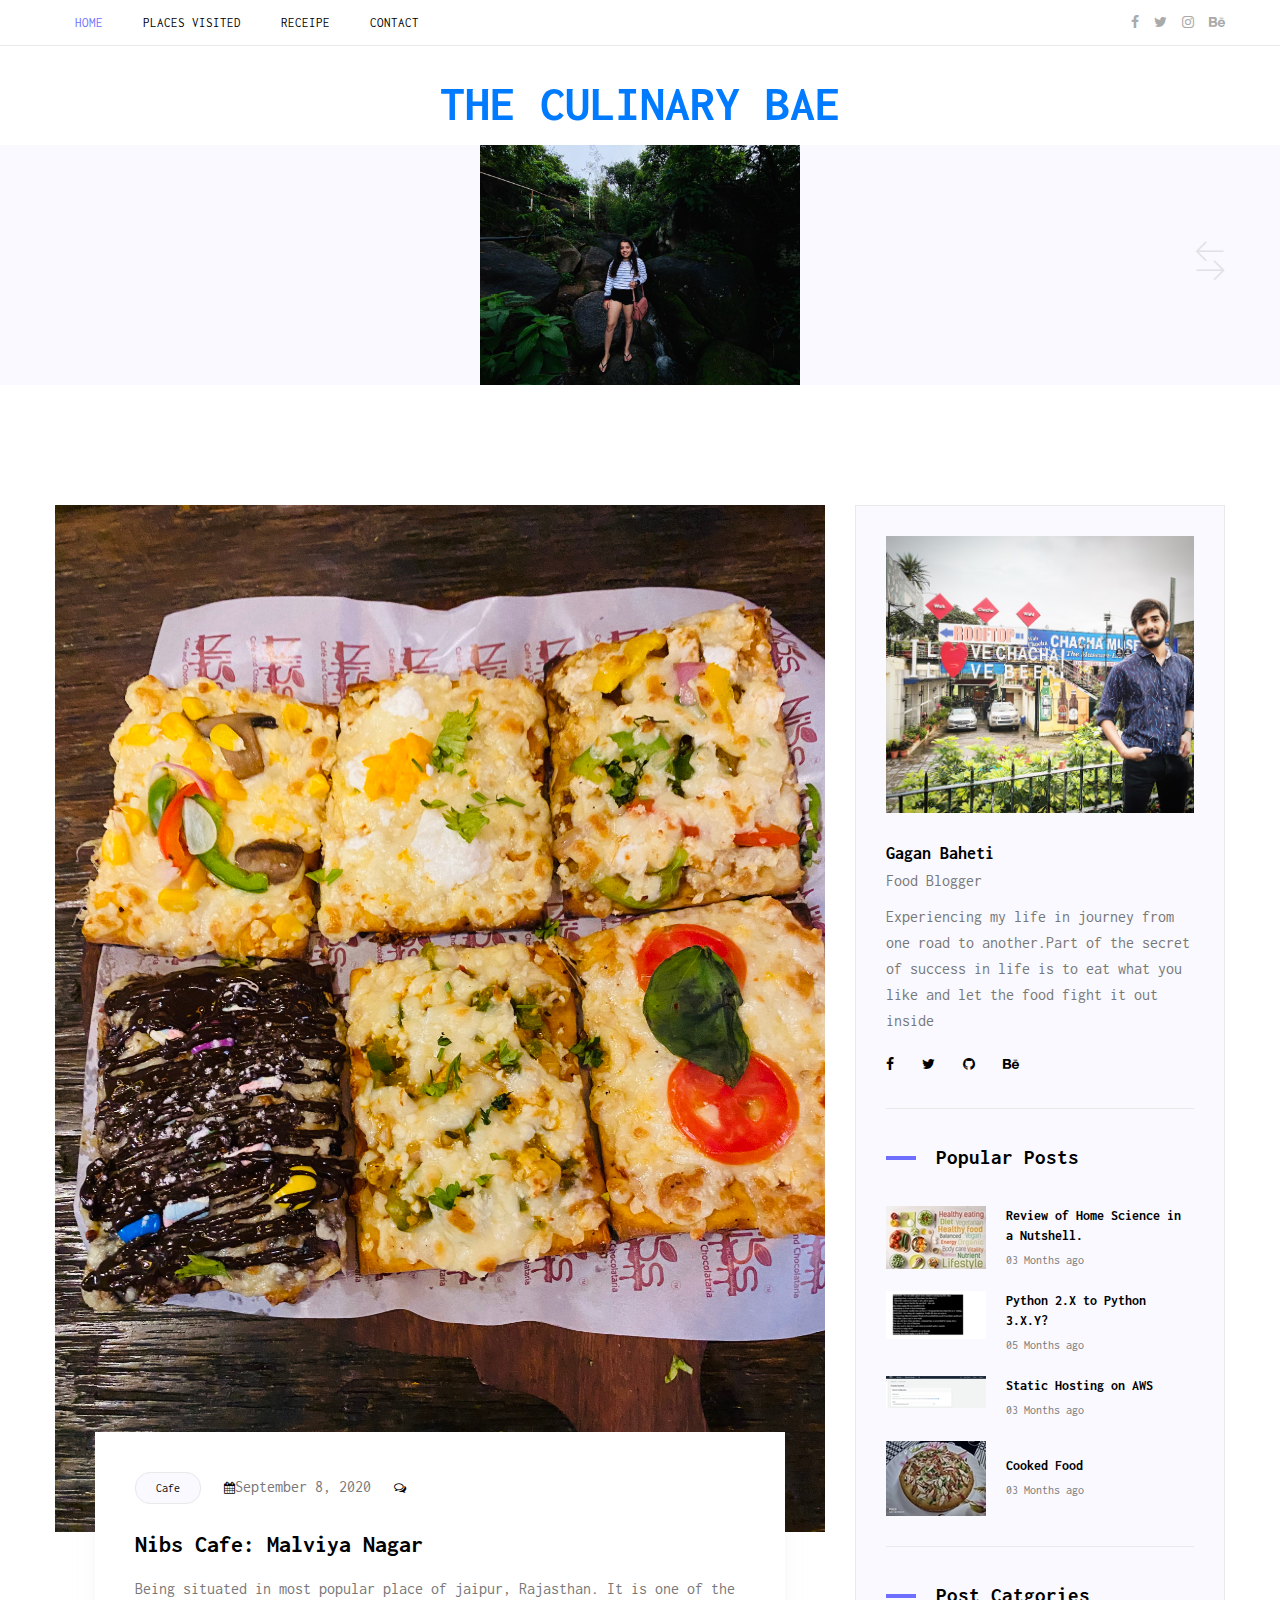
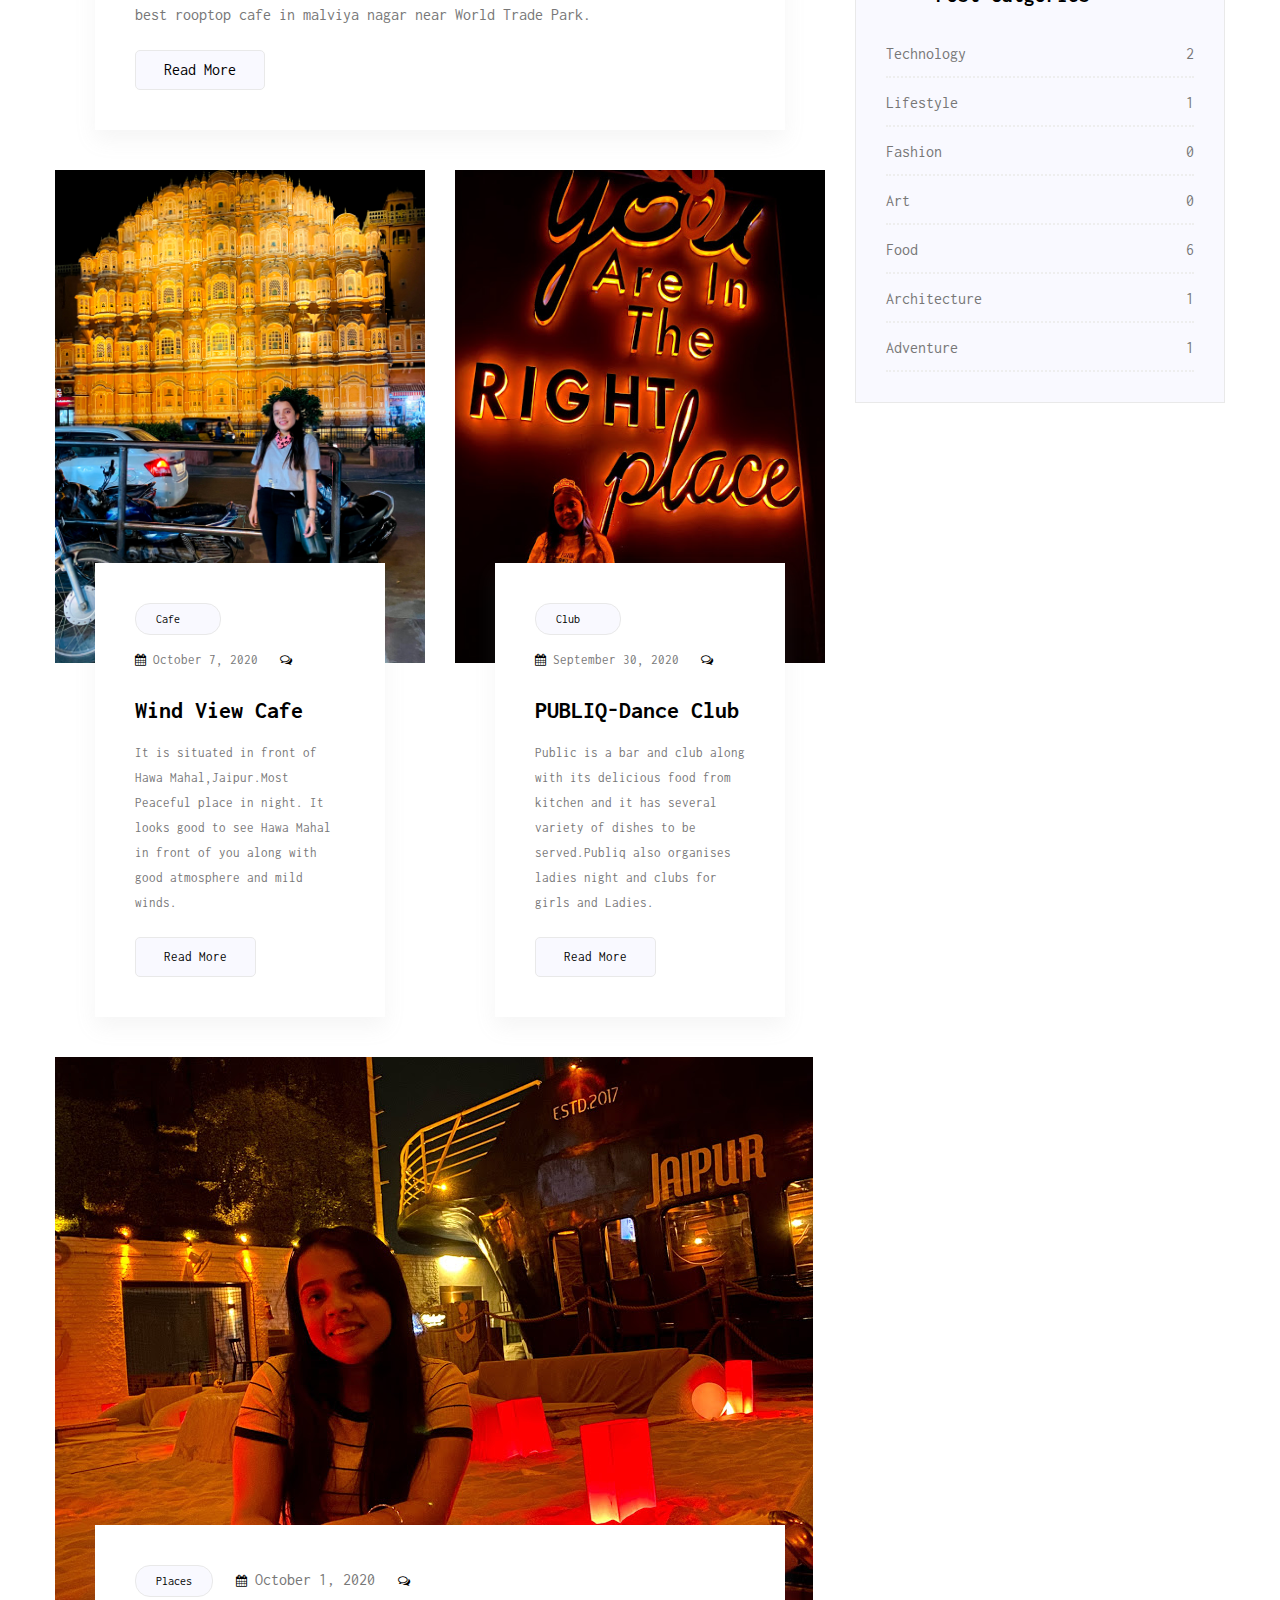
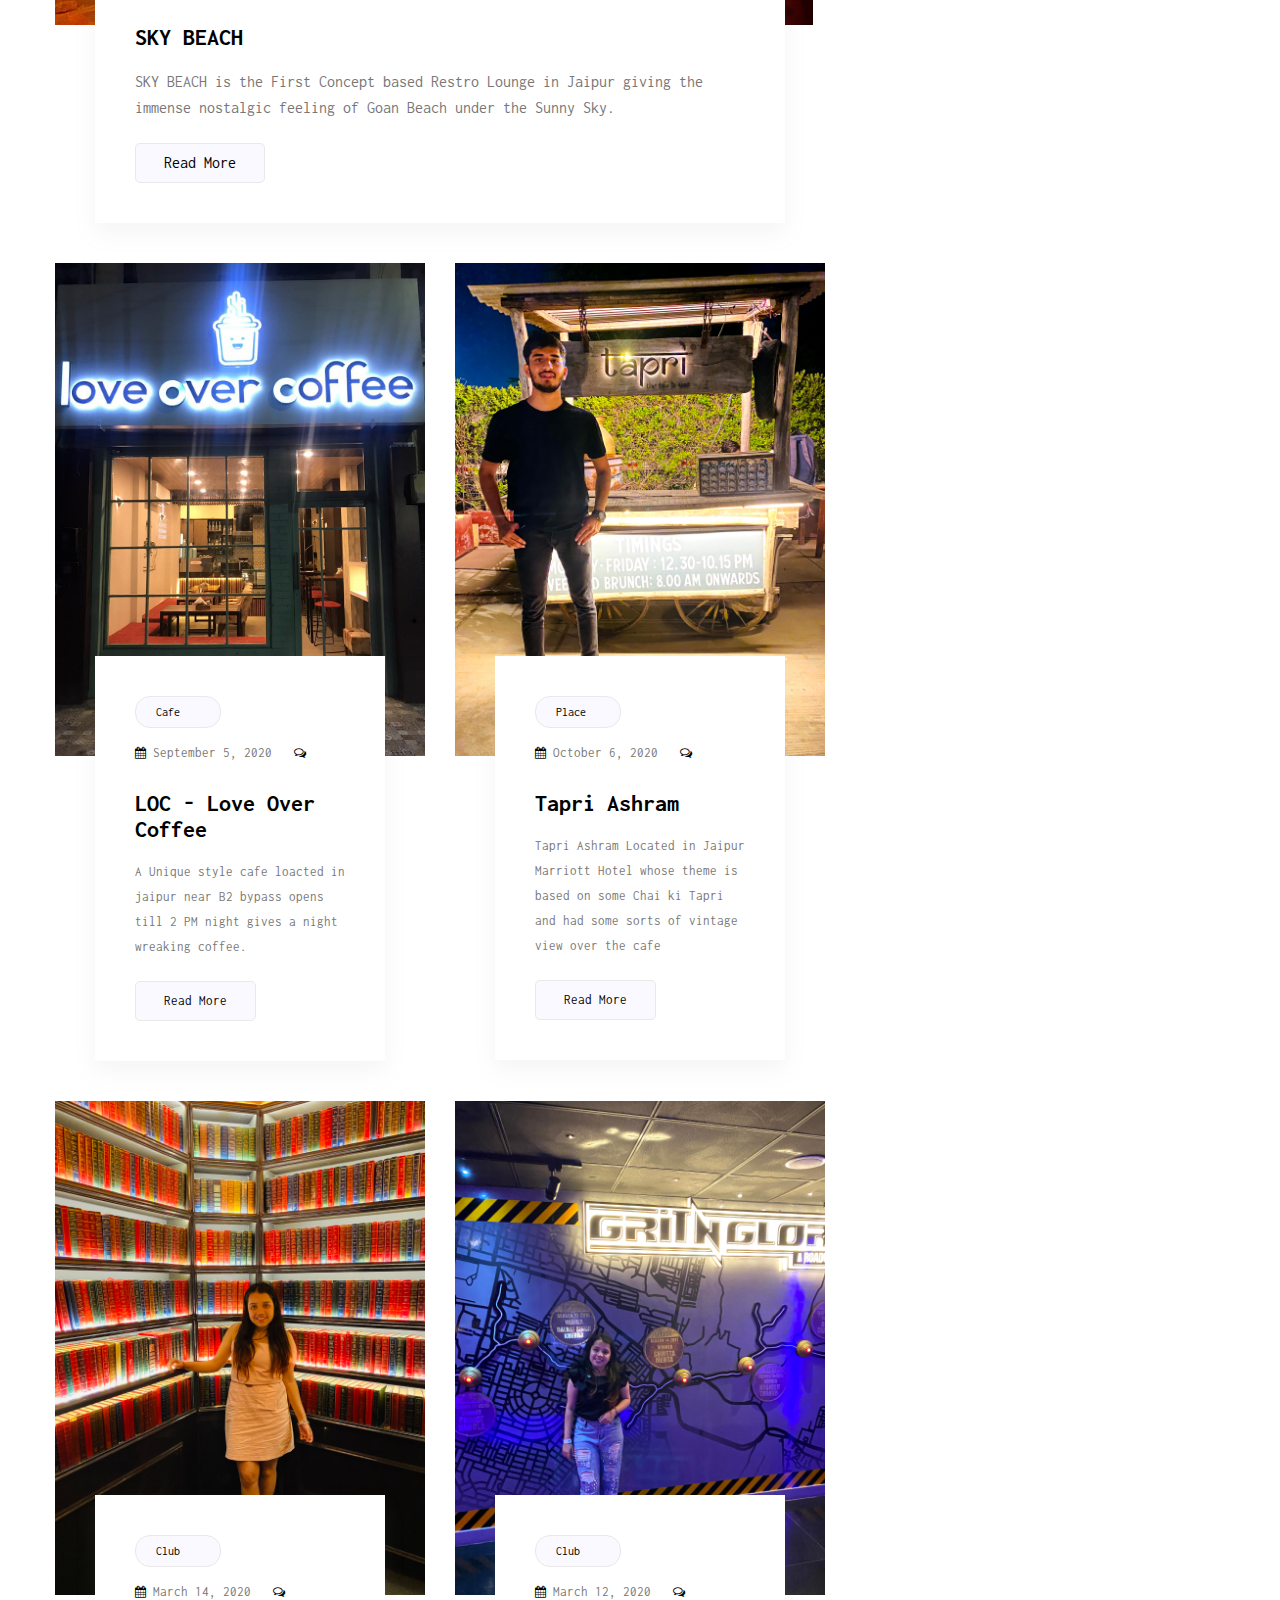
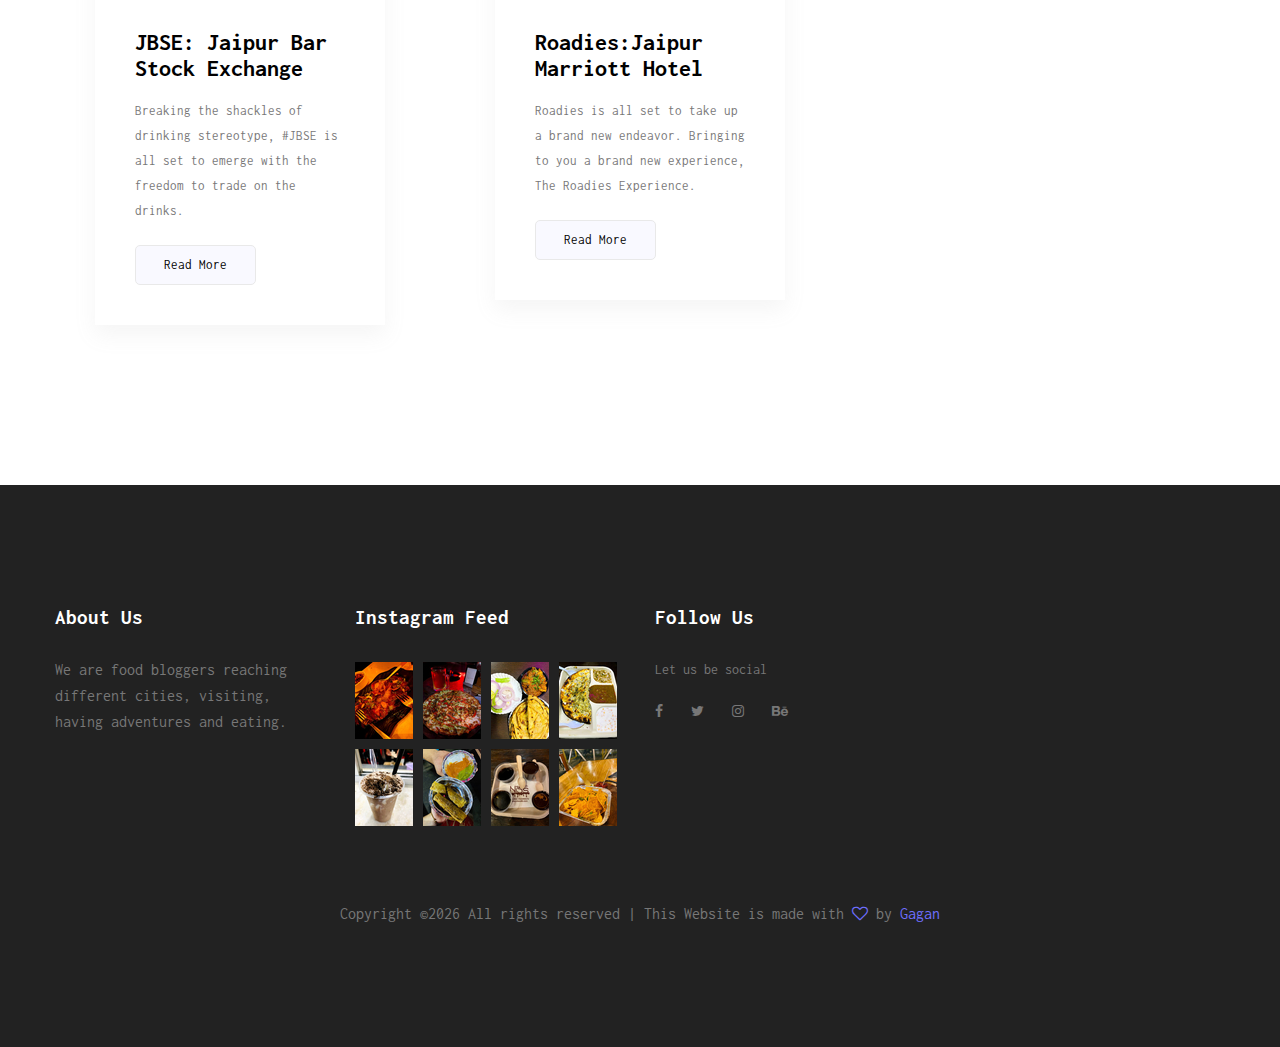
==== commit de270f47: "Update index.html" ====
--- a/index.html
+++ b/index.html
@@ -329,8 +329,8 @@
                                 <div class="br"></div>
                             </aside> -->
                             <aside class="single_sidebar_widget author_widget">
-                                <img class="author_img img-fluid" src="img/blog/author.jpg" alt="">
-                                <h4>Ishika Maheshwari</h4>
+                                <img class="author_img img-fluid" src="img/blog/author1.jpg" alt="">
+                                <h4>Gagan Baheti</h4>
                                 <p>Food Blogger</p>
                                 <p>Experiencing my life in journey from one road to another.Part of the secret of success in life is to eat what you like and let the food fight it out inside</p>
                                 <div class="social_icon">
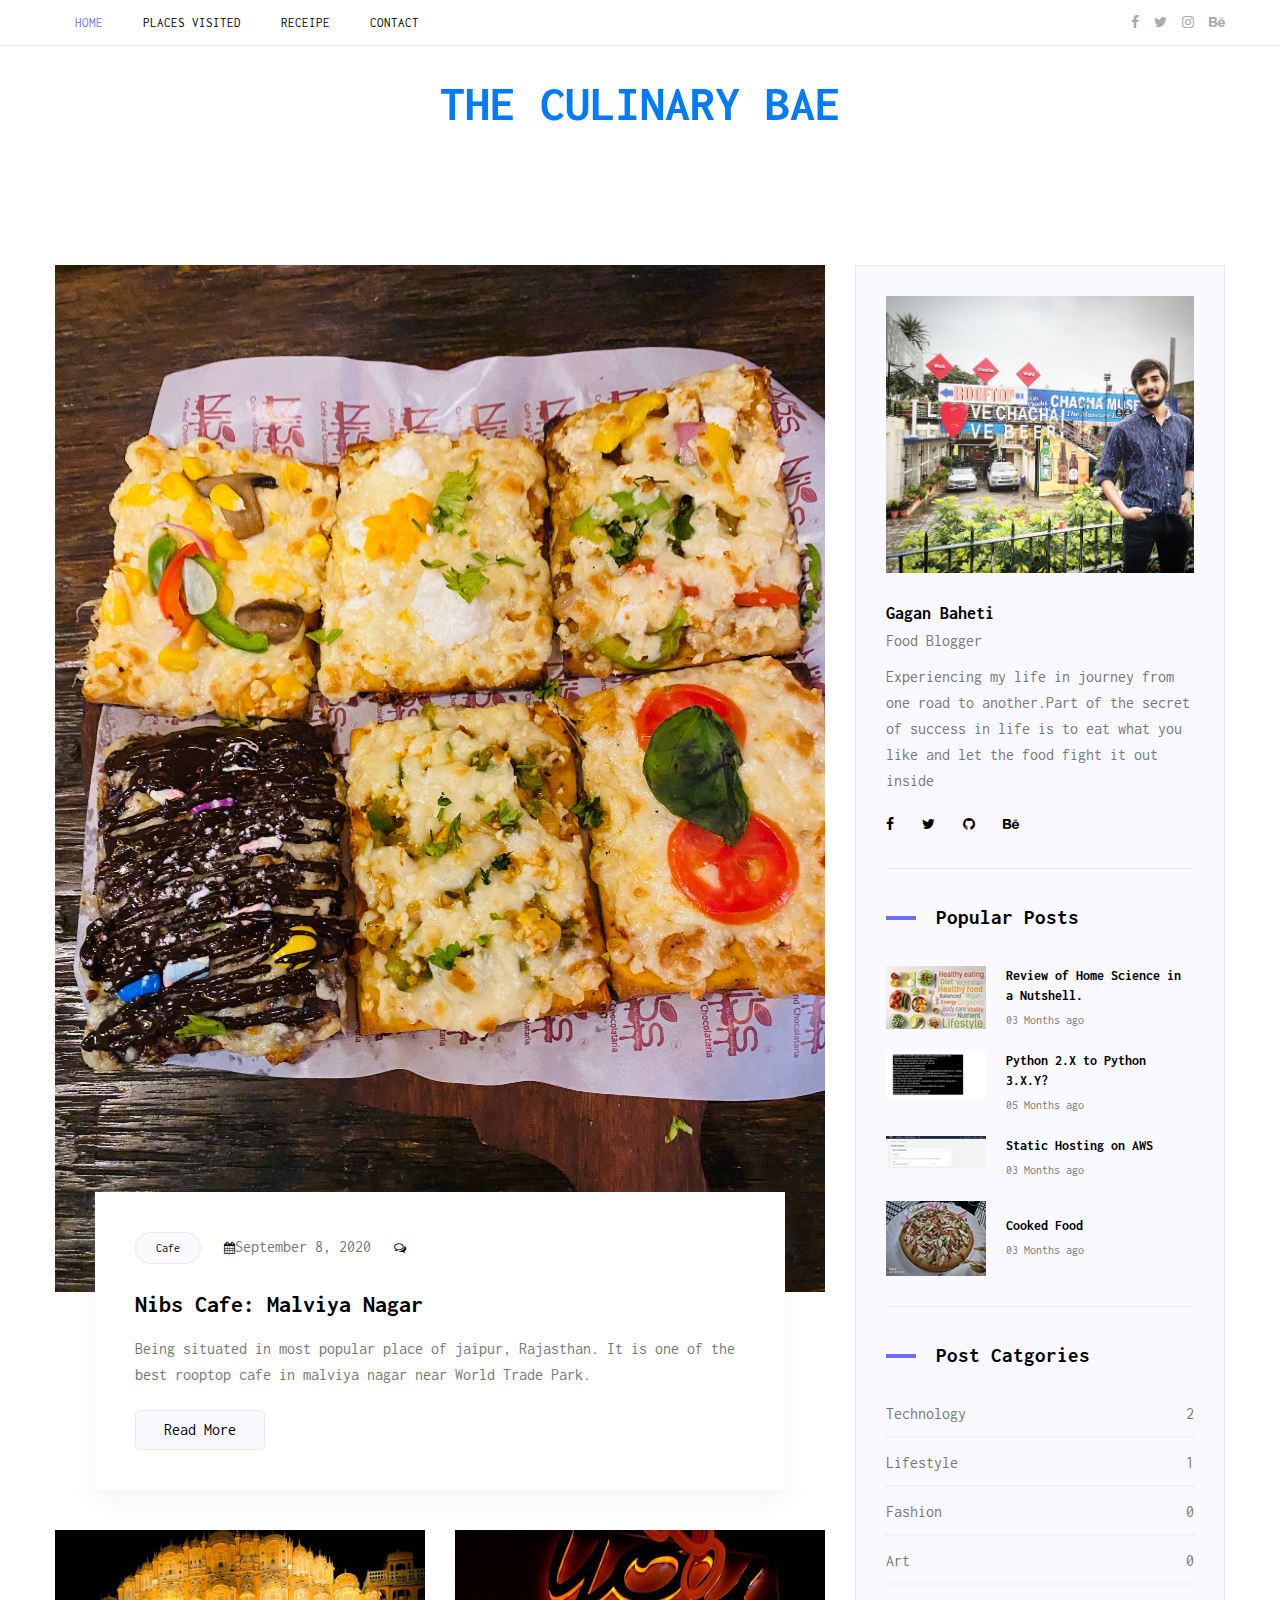
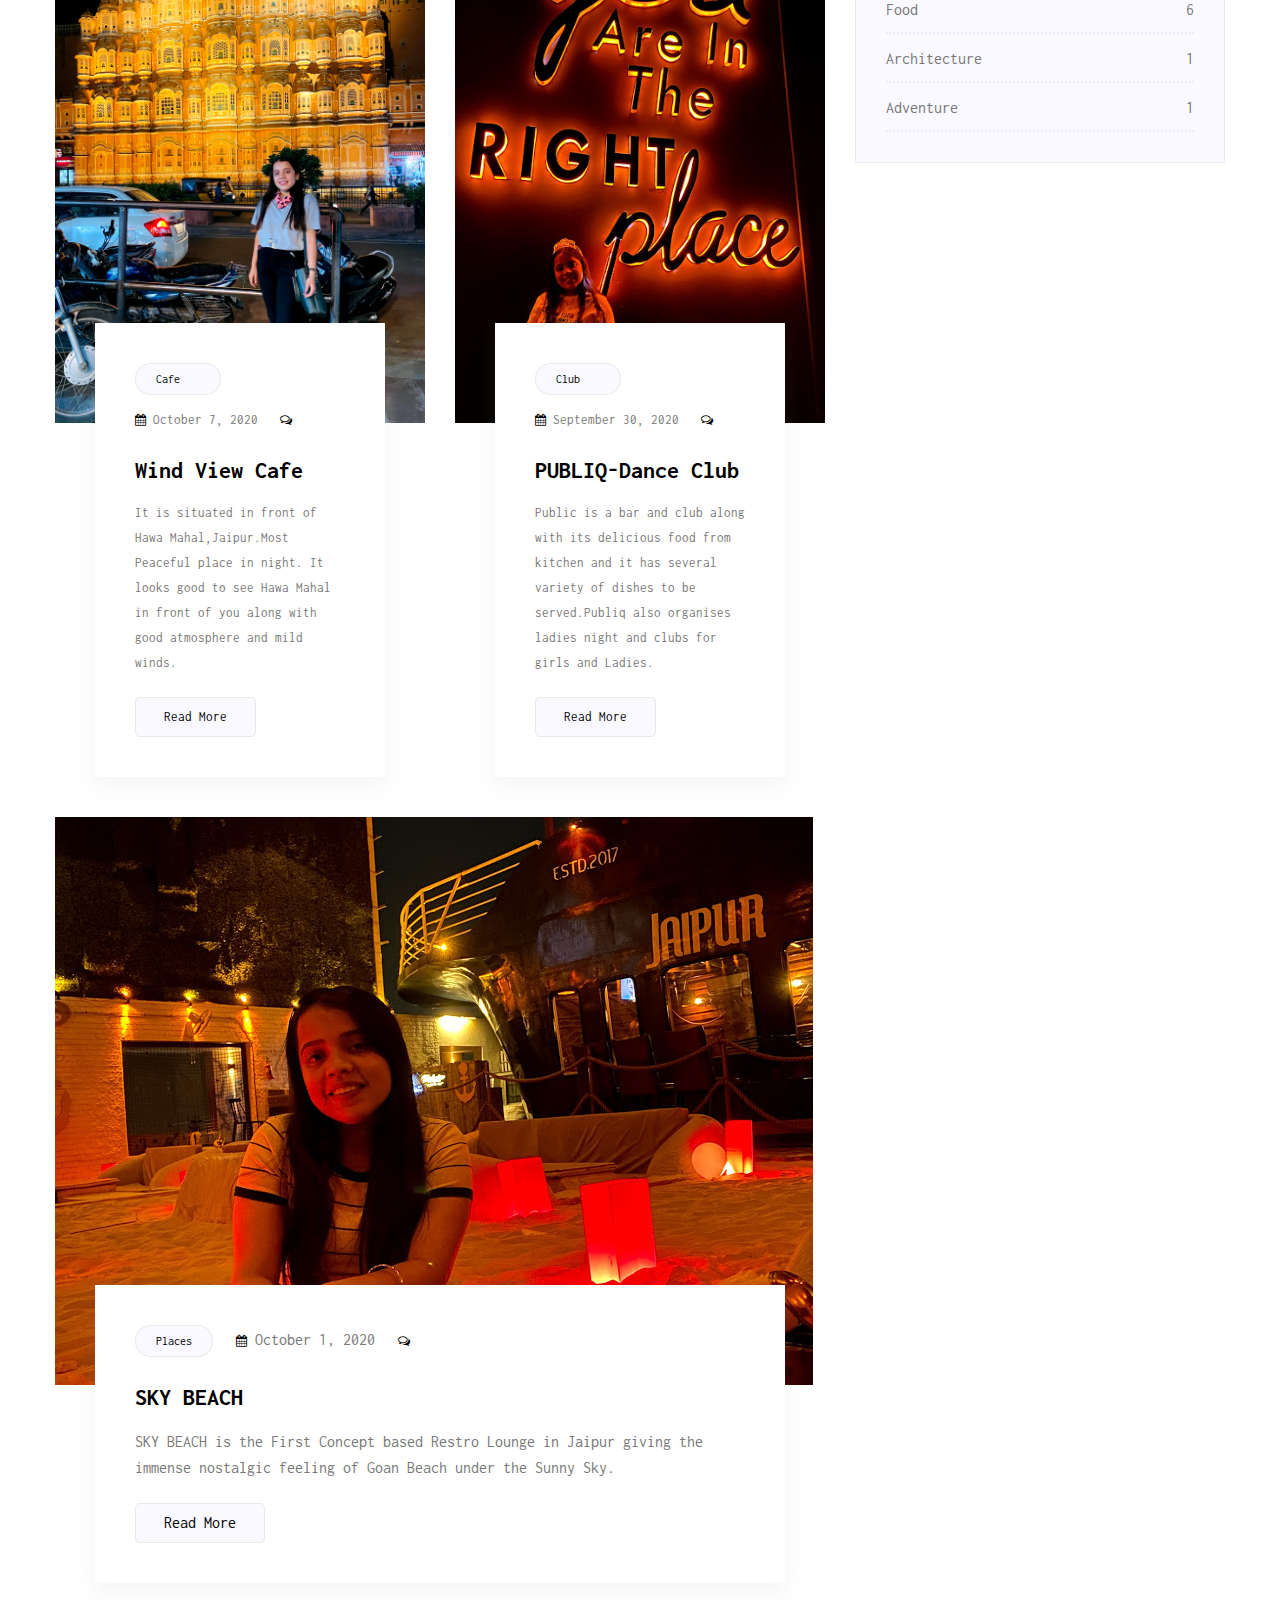
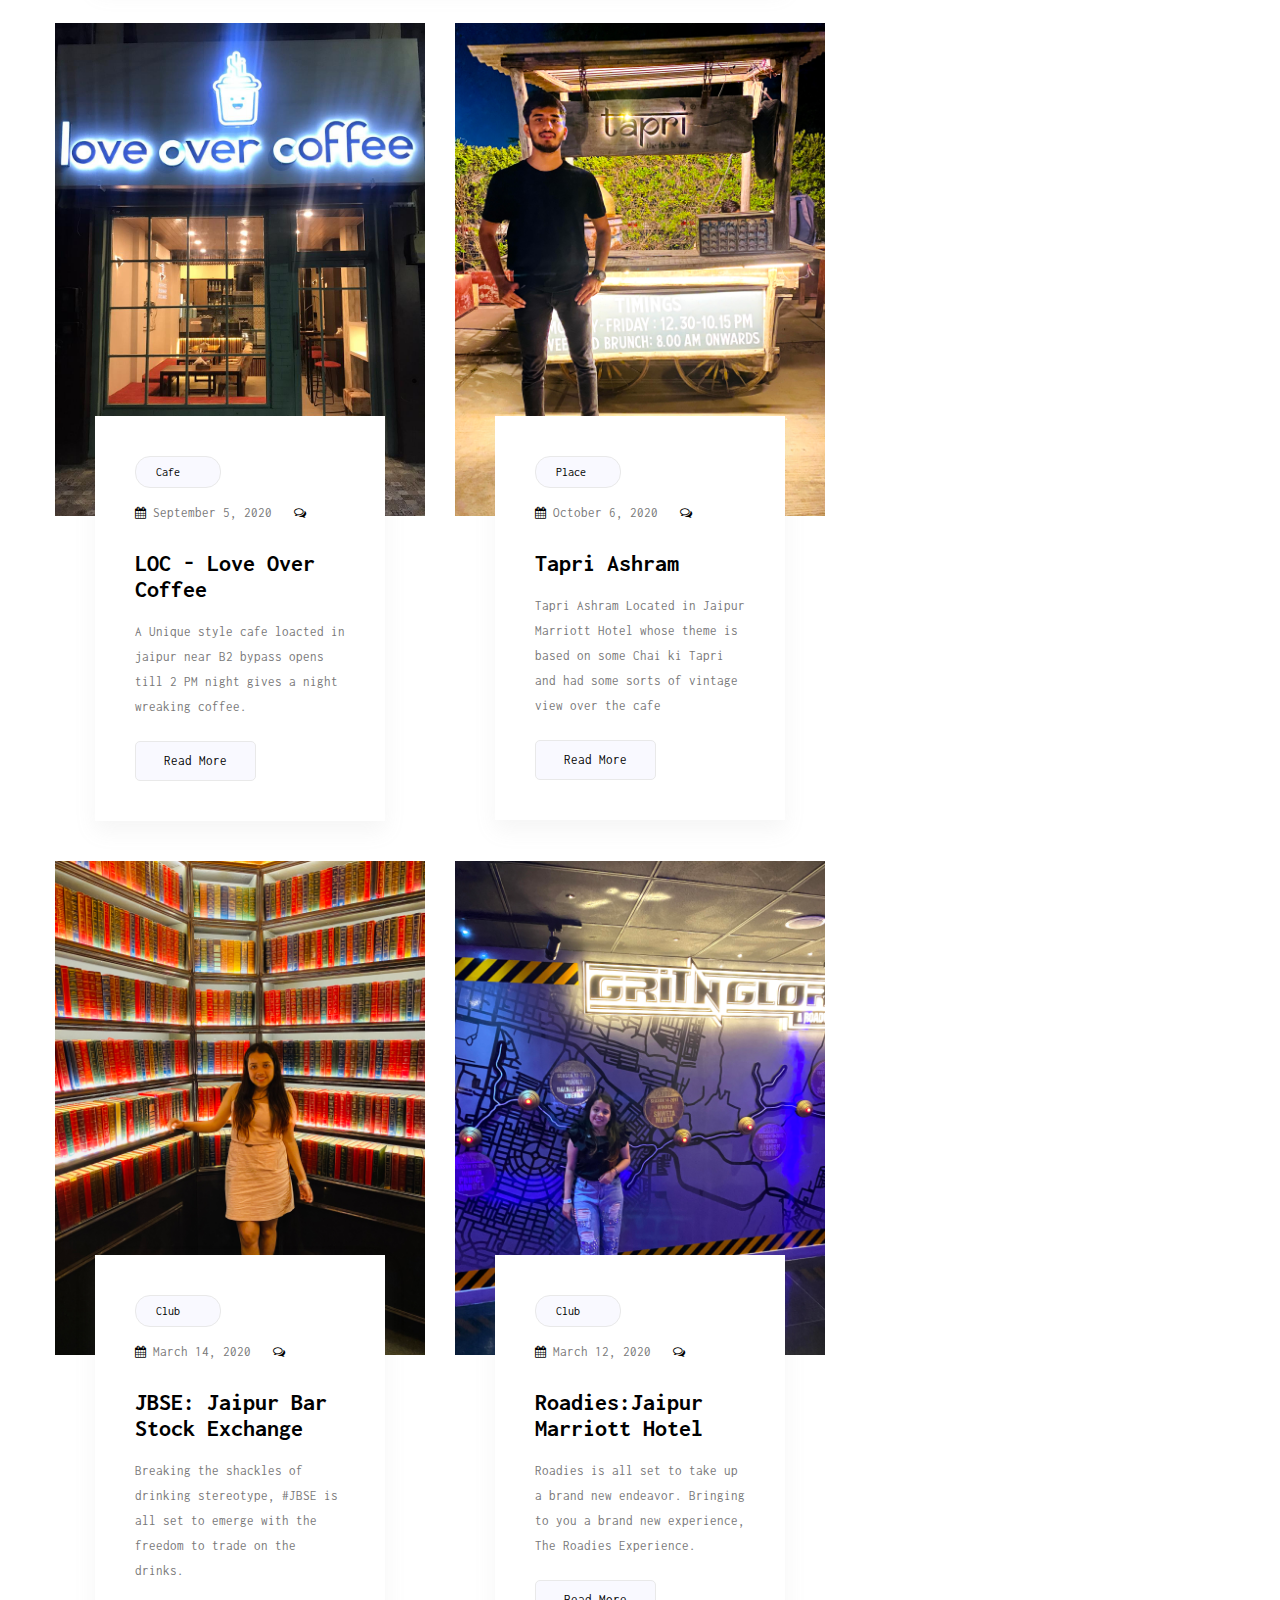
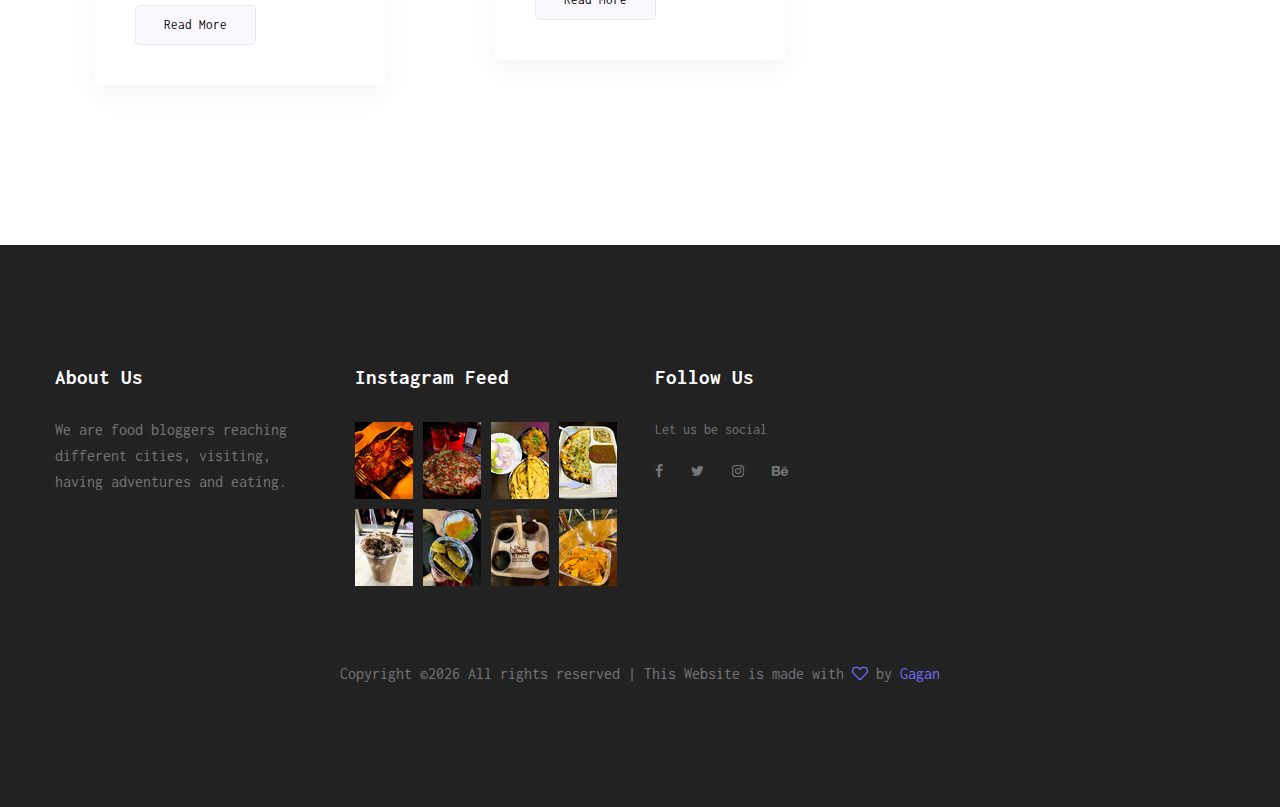
==== commit 4ec8082b: "Update index.html" ====
--- a/index.html
+++ b/index.html
@@ -84,13 +84,13 @@
         <!--================Header Menu Area =================-->
         
         <!--================Home Banner Area =================-->
-        <section class="home_banner_area">
+        <!-- <section class="home_banner_area">
         	<div class="container">
 				<div class="row">
 					<div class="col-lg-5"></div>
 					<div class="col-lg-7">
 						<div class="blog_text_slider owl-carousel">
-							<!-- <div class="item">
+							     <div class="item">
 								<div class="blog_text">
 									<div class="cat">
 										<a class="cat_btn" href="#">Places</a>
@@ -125,12 +125,12 @@
 									<p>It is situated in front of Hawa Mahal,Jaipur.Most Peaceful place in night. It looks good to see Hawa Mahal in front of you along with good atmosphere and mild winds.</p>
 									<a class="blog_btn" href="https://en.wikipedia.org/wiki/Hawa_Mahal">Read More</a>
 								</div>
-							</div> -->
+							</div> 
 						</div> 
 					</div>
 				</div>
         	</div>
-        </section>
+        </section> -->
         <!--================End Home Banner Area =================-->
         
         <!--================Blog Area =================-->
